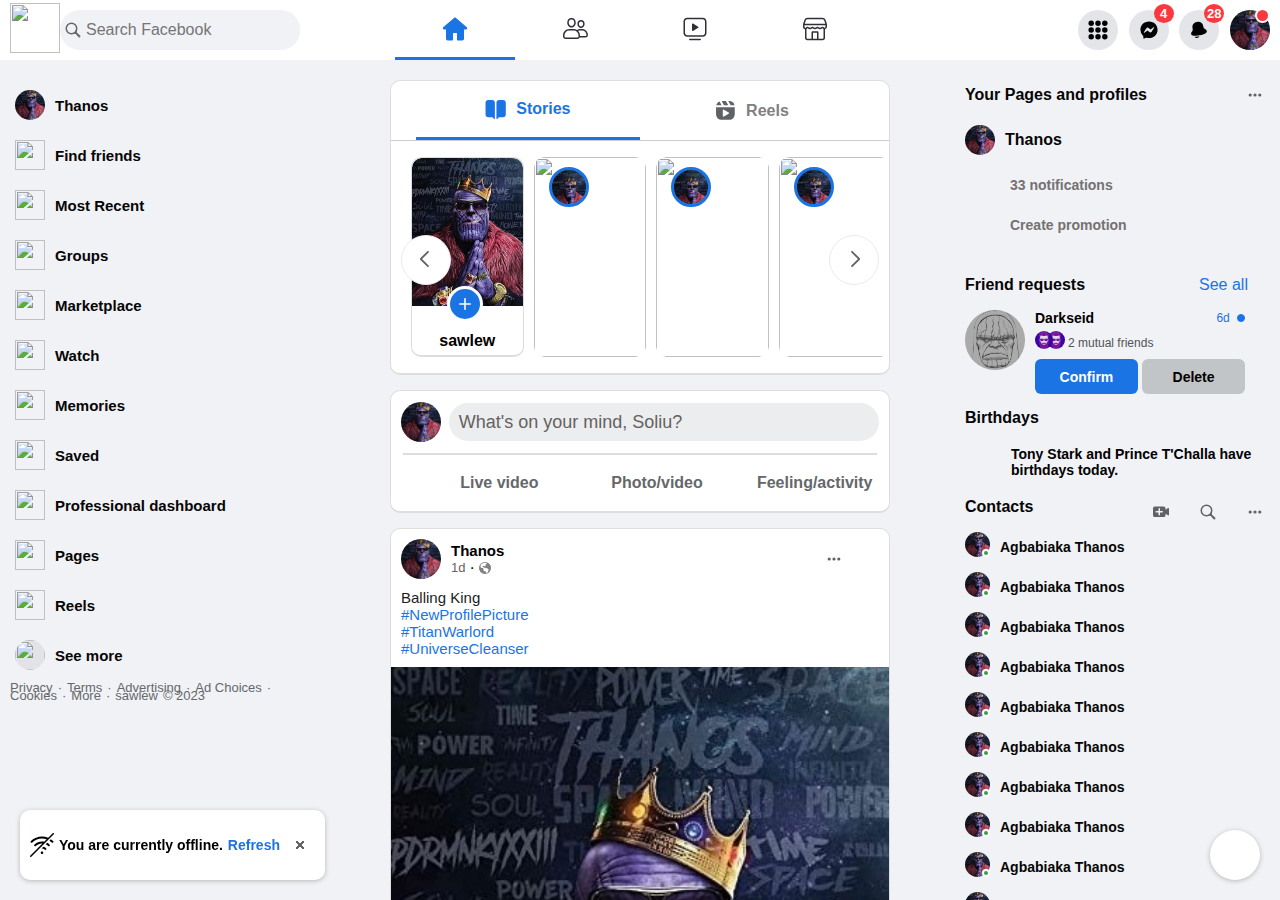
==== index.html @ 2dbd7f17 "more codes" ====
<!DOCTYPE html>
<html lang="en">

<head>
    <meta charset="UTF-8">
    <meta http-equiv="X-UA-Compatible" content="IE=edge">
    <meta name="viewport" content="width=device-width, initial-scale=1.0">
    <title>Facebook</title>
    <link rel="icon" href="img/fb.png">
    <link rel="stylesheet" href="style.css">
    <script src="index.js"></script>
</head>

<body>
    <header>
        <div id="headie">
            <div id="start">
                <div onclick="window.location.href='index.html';"><img src="img/fb.png" alt="" width="50" height="50"></div>
                <div id="search">
                    <label for="search"><svg fill="#65676B" viewBox="0 0 16 16" width="1em" height="1em" class="x1lliihq x1k90msu x2h7rmj x1qfuztq xcza8v6 xlup9mm x1kky2od"><g fill-rule="evenodd" transform="translate(-448 -544)"><g fill-rule="nonzero"><path d="M10.743 2.257a6 6 0 1 1-8.485 8.486 6 6 0 0 1 8.485-8.486zm-1.06 1.06a4.5 4.5 0 1 0-6.365 6.364 4.5 4.5 0 0 0 6.364-6.363z" transform="translate(448 544)"></path><path d="M10.39 8.75a2.94 2.94 0 0 0-.199.432c-.155.417-.23.849-.172 1.284.055.415.232.794.54 1.103a.75.75 0 0 0 1.112-1.004l-.051-.057a.39.39 0 0 1-.114-.24c-.021-.155.014-.356.09-.563.031-.081.06-.145.08-.182l.012-.022a.75.75 0 1 0-1.299-.752z" transform="translate(448 544)"></path><path d="M9.557 11.659c.038-.018.09-.04.15-.064.207-.077.408-.112.562-.092.08.01.143.034.198.077l.041.036a.75.75 0 0 0 1.06-1.06 1.881 1.881 0 0 0-1.103-.54c-.435-.058-.867.018-1.284.175-.189.07-.336.143-.433.2a.75.75 0 0 0 .624 1.356l.066-.027.12-.061z" transform="translate(448 544)"></path><path d="m13.463 15.142-.04-.044-3.574-4.192c-.599-.703.355-1.656 1.058-1.057l4.191 3.574.044.04c.058.059.122.137.182.24.249.425.249.96-.154 1.41l-.057.057c-.45.403-.986.403-1.411.154a1.182 1.182 0 0 1-.24-.182zm.617-.616.444-.444a.31.31 0 0 0-.063-.052c-.093-.055-.263-.055-.35.024l.208.232.207-.206.006.007-.22.257-.026-.024.033-.034.025.027-.257.22-.007-.007zm-.027-.415c-.078.088-.078.257-.023.35a.31.31 0 0 0 .051.063l.205-.204-.233-.209z" transform="translate(448 544)"></path></g></g></svg></label>
                    <input type="search" name="search" placeholder="Search Facebook" id="bar">
                </div>
            </div>

            <div id="mid">
                <div class="mid mid-start"><svg viewBox="0 0 28 28" fill="#1B74E4" height="28" width="28"><path d="M25.825 12.29C25.824 12.289 25.823 12.288 25.821 12.286L15.027 2.937C14.752 2.675 14.392 2.527 13.989 2.521 13.608 2.527 13.248 2.675 13.001 2.912L2.175 12.29C1.756 12.658 1.629 13.245 1.868 13.759 2.079 14.215 2.567 14.479 3.069 14.479L5 14.479 5 23.729C5 24.695 5.784 25.479 6.75 25.479L11 25.479C11.552 25.479 12 25.031 12 24.479L12 18.309C12 18.126 12.148 17.979 12.33 17.979L15.67 17.979C15.852 17.979 16 18.126 16 18.309L16 24.479C16 25.031 16.448 25.479 17 25.479L21.25 25.479C22.217 25.479 23 24.695 23 23.729L23 14.479 24.931 14.479C25.433 14.479 25.921 14.215 26.132 13.759 26.371 13.245 26.244 12.658 25.825 12.29"></path></svg></div>
                <div class="mid"><a href="" id="midHeader"><svg viewBox="0 0 28 28" class="midheader-icon" fill="currentColor" height="28" width="28"><path d="M10.5 4.5c-2.272 0-2.75 1.768-2.75 3.25C7.75 9.542 8.983 11 10.5 11s2.75-1.458 2.75-3.25c0-1.482-.478-3.25-2.75-3.25zm0 8c-2.344 0-4.25-2.131-4.25-4.75C6.25 4.776 7.839 3 10.5 3s4.25 1.776 4.25 4.75c0 2.619-1.906 4.75-4.25 4.75zm9.5-6c-1.41 0-2.125.841-2.125 2.5 0 1.378.953 2.5 2.125 2.5 1.172 0 2.125-1.122 2.125-2.5 0-1.659-.715-2.5-2.125-2.5zm0 6.5c-1.999 0-3.625-1.794-3.625-4 0-2.467 1.389-4 3.625-4 2.236 0 3.625 1.533 3.625 4 0 2.206-1.626 4-3.625 4zm4.622 8a.887.887 0 00.878-.894c0-2.54-2.043-4.606-4.555-4.606h-1.86c-.643 0-1.265.148-1.844.413a6.226 6.226 0 011.76 4.336V21h5.621zm-7.122.562v-1.313a4.755 4.755 0 00-4.749-4.749H8.25A4.755 4.755 0 003.5 20.249v1.313c0 .518.421.938.937.938h12.125c.517 0 .938-.42.938-.938zM20.945 14C24.285 14 27 16.739 27 20.106a2.388 2.388 0 01-2.378 2.394h-5.81a2.44 2.44 0 01-2.25 1.5H4.437A2.44 2.44 0 012 21.562v-1.313A6.256 6.256 0 018.25 14h4.501a6.2 6.2 0 013.218.902A5.932 5.932 0 0119.084 14h1.861z"></path></svg></a></div>
                <div class="mid"><a href="" id="midHeader"><svg viewBox="0 0 28 28" class="midheader-icon" fill="currentColor" height="28" width="28"><path d="M8.75 25.25C8.336 25.25 8 24.914 8 24.5 8 24.086 8.336 23.75 8.75 23.75L19.25 23.75C19.664 23.75 20 24.086 20 24.5 20 24.914 19.664 25.25 19.25 25.25L8.75 25.25ZM17.163 12.846 12.055 15.923C11.591 16.202 11 15.869 11 15.327L11 9.172C11 8.631 11.591 8.297 12.055 8.576L17.163 11.654C17.612 11.924 17.612 12.575 17.163 12.846ZM21.75 20.25C22.992 20.25 24 19.242 24 18L24 6.5C24 5.258 22.992 4.25 21.75 4.25L6.25 4.25C5.008 4.25 4 5.258 4 6.5L4 18C4 19.242 5.008 20.25 6.25 20.25L21.75 20.25ZM21.75 21.75 6.25 21.75C4.179 21.75 2.5 20.071 2.5 18L2.5 6.5C2.5 4.429 4.179 2.75 6.25 2.75L21.75 2.75C23.821 2.75 25.5 4.429 25.5 6.5L25.5 18C25.5 20.071 23.821 21.75 21.75 21.75Z"></path></svg></a></div>
                <div class="mid"><a href="" id="midHeader"><svg viewBox="0 0 28 28" class="midheader-icon" fill="currentColor" height="28" width="28"><path d="M17.5 23.75 21.75 23.75C22.164 23.75 22.5 23.414 22.5 23L22.5 14 22.531 14C22.364 13.917 22.206 13.815 22.061 13.694L21.66 13.359C21.567 13.283 21.433 13.283 21.34 13.36L21.176 13.497C20.591 13.983 19.855 14.25 19.095 14.25L18.869 14.25C18.114 14.25 17.382 13.987 16.8 13.506L16.616 13.354C16.523 13.278 16.39 13.278 16.298 13.354L16.113 13.507C15.53 13.987 14.798 14.25 14.044 14.25L13.907 14.25C13.162 14.25 12.439 13.994 11.861 13.525L11.645 13.35C11.552 13.275 11.419 13.276 11.328 13.352L11.155 13.497C10.57 13.984 9.834 14.25 9.074 14.25L8.896 14.25C8.143 14.25 7.414 13.989 6.832 13.511L6.638 13.351C6.545 13.275 6.413 13.275 6.32 13.351L5.849 13.739C5.726 13.84 5.592 13.928 5.452 14L5.5 14 5.5 23C5.5 23.414 5.836 23.75 6.25 23.75L10.5 23.75 10.5 17.5C10.5 16.81 11.06 16.25 11.75 16.25L16.25 16.25C16.94 16.25 17.5 16.81 17.5 17.5L17.5 23.75ZM3.673 8.75 24.327 8.75C24.3 8.66 24.271 8.571 24.238 8.483L23.087 5.355C22.823 4.688 22.178 4.25 21.461 4.25L6.54 4.25C5.822 4.25 5.177 4.688 4.919 5.338L3.762 8.483C3.729 8.571 3.7 8.66 3.673 8.75ZM24.5 10.25 3.5 10.25 3.5 12C3.5 12.414 3.836 12.75 4.25 12.75L4.421 12.75C4.595 12.75 4.763 12.69 4.897 12.58L5.368 12.193C6.013 11.662 6.945 11.662 7.59 12.193L7.784 12.352C8.097 12.609 8.49 12.75 8.896 12.75L9.074 12.75C9.483 12.75 9.88 12.607 10.194 12.345L10.368 12.2C11.01 11.665 11.941 11.659 12.589 12.185L12.805 12.359C13.117 12.612 13.506 12.75 13.907 12.75L14.044 12.75C14.45 12.75 14.844 12.608 15.158 12.35L15.343 12.197C15.989 11.663 16.924 11.663 17.571 12.197L17.755 12.35C18.068 12.608 18.462 12.75 18.869 12.75L19.095 12.75C19.504 12.75 19.901 12.606 20.216 12.344L20.38 12.208C21.028 11.666 21.972 11.666 22.62 12.207L23.022 12.542C23.183 12.676 23.387 12.75 23.598 12.75 24.097 12.75 24.5 12.347 24.5 11.85L24.5 10.25ZM24 14.217 24 23C24 24.243 22.993 25.25 21.75 25.25L6.25 25.25C5.007 25.25 4 24.243 4 23L4 14.236C2.875 14.112 2 13.158 2 12L2 9.951C2 9.272 2.12 8.6 2.354 7.964L3.518 4.802C4.01 3.563 5.207 2.75 6.54 2.75L21.461 2.75C22.793 2.75 23.99 3.563 24.488 4.819L25.646 7.964C25.88 8.6 26 9.272 26 9.951L26 11.85C26 13.039 25.135 14.026 24 14.217ZM16 23.75 16 17.75 12 17.75 12 23.75 16 23.75Z"></path></svg></a></div>
            </div>

            <div id="last">
                <div id="last-header"><svg viewBox="0 0 44 44" width="20" height="20"><circle cx="7" cy="7" r="6"></circle><circle cx="22" cy="7" r="6"></circle><circle cx="37" cy="7" r="6"></circle><circle cx="7" cy="22" r="6"></circle><circle cx="22" cy="22" r="6"></circle><circle cx="37" cy="22" r="6"></circle><circle cx="7" cy="37" r="6"></circle><circle cx="22" cy="37" r="6"></circle><circle cx="37" cy="37" r="6"></circle></svg></div>
                <div id="last-header"><div id="messenger-notification"><span>4</span></div><svg viewBox="0 0 28 28" alt="" class="" fill="currentColor" height="20" width="20"><path d="M14 2.042c6.76 0 12 4.952 12 11.64S20.76 25.322 14 25.322a13.091 13.091 0 0 1-3.474-.461.956 .956 0 0 0-.641.047L7.5 25.959a.961.961 0 0 1-1.348-.849l-.065-2.134a.957.957 0 0 0-.322-.684A11.389 11.389 0 0 1 2 13.682C2 6.994 7.24 2.042 14 2.042ZM6.794 17.086a.57.57 0 0 0 .827.758l3.786-2.874a.722.722 0 0 1 .868 0l2.8 2.1a1.8 1.8 0 0 0 2.6-.481l3.525-5.592a.57.57 0 0 0-.827-.758l-3.786 2.874a.722.722 0 0 1-.868 0l-2.8-2.1a1.8 1.8 0 0 0-2.6.481Z"></path></svg></div>
                <div id="last-header"><div id="messenger-notification"><span>28</span></div><svg viewBox="0 0 28 28" alt="" class="" fill="currentColor" height="20" width="20"><path d="M7.847 23.488C9.207 23.488 11.443 23.363 14.467 22.806 13.944 24.228 12.581 25.247 10.98 25.247 9.649 25.247 8.483 24.542 7.825 23.488L7.847 23.488ZM24.923 15.73C25.17 17.002 24.278 18.127 22.27 19.076 21.17 19.595 18.724 20.583 14.684 21.369 11.568 21.974 9.285 22.113 7.848 22.113 7.421 22.113 7.068 22.101 6.79 22.085 4.574 21.958 3.324 21.248 3.077 19.976 2.702 18.049 3.295 17.305 4.278 16.073L4.537 15.748C5.2 14.907 5.459 14.081 5.035 11.902 4.086 7.022 6.284 3.687 11.064 2.753 15.846 1.83 19.134 4.096 20.083 8.977 20.506 11.156 21.056 11.824 21.986 12.355L21.986 12.356 22.348 12.561C23.72 13.335 24.548 13.802 24.923 15.73Z"></path></svg></div>
                <div id="last-header"><div id="notification"></div><img src="img/avatar.jpg" alt="" width="40" height="40" id="icon-profile" style="object-fit: cover;"></div>
            </div>
        </div>
    </header>

    <main>
        <div class="section section1 scrollbar1">
            <div id="features">
                <div id="first">
                    <li>
                        <img src="img/avatar.jpg" alt="" width="30" height="30" style="border-radius: 100%; object-fit: cover;"><span>Thanos</span>
                    </li>
                    <li>
                        <img src="img/friends.png" alt="" width="30" height="30"><span>Find friends</span>
                    </li>
                    <li>
                        <img src="img/mostrecent.png" alt="" width="30" height="30"><span>Most Recent</span>
                    </li>
                    <li>
                        <img src="img/groups.png" alt="" width="30" height="30"><span>Groups</span>
                    </li>
                    <li>
                        <img src="img/marketplace.png" alt="" width="30" height="30"><span>Marketplace</span>
                    </li>
                    <li>
                        <img src="img/video.png" alt="" width="30" height="30"><span>Watch</span>
                    </li>
                    <li>
                        <img src="img/memories.png" alt="" width="30" height="30"><span>Memories</span>
                    </li>
                    <li>
                        <img src="img/save.png" alt="" width="30" height="30"><span>Saved</span>
                    </li>
                    <li>
                        <img src="img/prodash.png" alt="" width="30" height="30"><span>Professional dashboard</span>
                    </li>
                    <li>
                        <img src="img/pages.png" alt="" width="30" height="30"><span>Pages</span>
                    </li>
                    <li>
                        <img src="img/video.png" alt="" width="30" height="30"><span>Reels</span>
                    </li>
                    <li id="drop_down" onclick="seemore()">
                        <img src="img/dropdown.png" alt="" width="30" height="30" id="closeup"><span>See more</span>
                    </li>
                </div>
                <div id="more_list" style="display: none;">
                    <li>
                        <img src="img/adsmanager.png" alt="" width="30" height="30"><span>Ads Manager</span>
                    </li>
                    <li>
                        <img src="img/climate.png" alt="" width="30" height="30"><span>Climate Science Center</span>
                    </li>

                    <li>
                        <img src="img/crisis.png" alt="" width="30" height="30"><span>Crisis response</span>
                    </li>
                    <li>
                        <img src="img/events.png" alt="" width="30" height="30"><span>Events</span>
                    </li>
                    <li>
                        <img src="img/favorites.png" alt="" width="30" height="30"><span>Favorites</span>
                    </li>
                    <li>
                        <img src="img/fundraiser.png" alt="" width="30" height="30"><span>Fundraisers</span>
                    </li>

                    <li>
                        <img src="img/gamevideo.png" alt="" width="30" height="30"><span>Gaming Video</span>
                    </li>
                    <li>
                        <img src="img/live.png" alt="" width="30" height="30"><span>Live videos</span>
                    </li>
                    <li>
                        <img src="img/messeng.png" alt="" width="30" height="30"><span>Messenger</span>
                    </li>
                    <li>
                        <img src="img/messenkids.png" alt="" width="30" height="30"><span>Messenger Kids</span>
                    </li>

                    <li>
                        <img src="img/payment.png" alt="" width="30" height="30"><span>Orders and payments</span>
                    </li>
                    <li>
                        <img src="img/game.png" alt="" width="30" height="30"><span>Play Games</span>
                    </li>
                    <li>
                        <img src="img/recentadactivity.png" alt="" width="30" height="30"><span>Recent and activity</span>
                    </li>
                    <li onclick="seemore()">
                        <img src="img/closeup.png" alt="" width="30" height="30" id="closeup"><span>See less</span>
                    </li>
                </div>
            </div>
            <div id="section1-footer">
                <ul>
                    <li><a>Privacy</a><span> · </span></li>
                    <li><a>Terms</a><span> · </span></li>
                    <li><a>Advertising</a><span> · </span></li>
                    <li><a>Ad Choices<img src="img/copyright2.png" alt="" id="ads"></a><span> · </span></li>
                </ul>
                <ul>
                    <li><a>Cookies</a><span> · </span></li>
                    <li><a style="text-decoration: none;">More</a><span> · </span></li>
                    <li><a href="https://twitter.com/sawlew">sawlew</a><span> © 2023</span></li>
                </ul>
                
            </div>

        </div>

        <div class="section section2 scrollbar2">
            <div id="container1">
                <div class="top">
                    <div class="cover">
                        <div class="story">
                            <svg fill="#1B74E4" viewBox="0 0 20 20" width="1.3em" height="1.3em" class=""><g fill-rule="evenodd" transform="translate(-446 -350)"><path d="M457 368.832a.5.5 0 0 0 .883.323l1.12-1.332a.876.876 0 0 1 .679-.323h3.522a2.793 2.793 0 0 0 2.796-2.784v-10.931a2.793 2.793 0 0 0-2.796-2.785h-3.454a2.75 2.75 0 0 0-2.75 2.75v15.082zm-1.5 0a.5.5 0 0 1-.883.323l-1.12-1.332a.876.876 0 0 0-.679-.323h-3.522a2.793 2.793 0 0 1-2.796-2.784v-10.931a2.793 2.793 0 0 1 2.796-2.785h3.454a2.75 2.75 0 0 1 2.75 2.75v15.082z"></path></g></svg>
                            <span>Stories</span>
                        </div>
                    </div>
                    <div class="cover-reel">
                        <div class="reel">
                            <svg fill="#606266" viewBox="0 0 20 20" width="1.3em" height="1.3em" class=""><g fill-rule="evenodd" transform="translate(-446 -350)"><path d="M454.59 355h4.18l-2.4-4h-3.28c-.22 0-.423.008-.624.017L454.59 355zm6.514 0h3.695c-.226-1.031-.65-1.79-1.326-2.489-1.061-1.025-2.248-1.488-4.392-1.511h-.379l2.401 4zm-8.78 0-1.942-3.64c-.73.247-1.315.63-1.868 1.165-.668.69-1.09 1.445-1.315 2.475h5.125zm7.043 7.989a.711.711 0 0 1-.22.202l-4.573 2.671-.05.027a.713.713 0 0 1-1.024-.643v-5.343l.002-.056a.714.714 0 0 1 1.072-.56l4.572 2.67.054.036a.714.714 0 0 1 .167.996zm-12.366-5.99V363.083l.001.03v.112l.005.048h.001c.05 2.02.513 3.176 1.506 4.203 1.102 1.066 2.324 1.525 4.577 1.525h5.99c2.144-.023 3.331-.486 4.392-1.511 1.005-1.04 1.467-2.198 1.517-4.217h.003c.003-.1.005-.1.006-.204l.001-.156V357h-18z"></path></g></svg>
                            <span>Reels</span>
                        </div>
                    </div>
                </div>

                <div id="cards">
                    <div class="card1 card">
                        <img src="img/avatar.jpg" alt="" id="profilePic">
                        <div id="addStatus"><svg fill="white" viewBox="0 0 20 20" width="1em" height="1em" class=""><g fill-rule="evenodd" transform="translate(-446 -350)"><g fill-rule="nonzero"><path d="M95 201.5h13a1 1 0 1 0 0-2H95a1 1 0 1 0 0 2z" transform="translate(354.5 159.5)"></path><path d="M102.5 207v-13a1 1 0 1 0-2 0v13a1 1 0 1 0 2 0z" transform="translate(354.5 159.5)"></path></g></g></svg></div>
                        <div id="profileName"><span>sawlew</span></div>
                        <div class="overlay"></div>
                    </div>
                    <div class="card2 card othercards">
                        <img src="img/kungfuPanda.jpg" width="112" height="200" alt="" id="titleStatus">
                        <div class="profileIcon"></div>
                        <span class="profName">Agbabiaka OmoThanos</span>
                        <div class="overlay"></div>
                    </div>
                    <div class="card3 card othercards">
                        <img src="img/pandaandfamily.jpg" alt="" id="titleStatus">
                        <div class="profileIcon"></div>
                        <span class="profName">profile name</span>
                        <div class="overlay"></div>
                    </div>
                    <div class="card4 card othercards">
                        <img src="img/pandaandfriends.jpeg" alt="" id="titleStatus">
                        <div class="profileIcon"></div>
                        <span class="profName">profile name</span>
                        <div class="overlay"></div>
                    </div>
                    <div class="card5 card othercards">
                        <img src="img/kiss.jpg" alt="" id="titleStatus">
                        <div class="profileIcon"></div>
                        <span class="profName">profile name</span>
                        <div class="overlay"></div>
                    </div>
                    <div class="card6 card othercards">
                        <img src="img/kiss.jpg" alt="" id="titleStatus">
                        <div class="profileIcon"></div>
                        <span class="profName">profile name</span>
                        <div class="overlay"></div>
                    </div>
                    <div class="card7 card othercards">
                        <img src="img/kiss.jpg" alt="" id="titleStatus">
                        <div class="profileIcon"></div>
                        <span class="profName">profile name</span>
                        <div class="overlay"></div>
                    </div>
                    <div class="card8 card othercards">
                        <img src="img/kiss.jpg" alt="" id="titleStatus">
                        <div class="profileIcon"></div>
                        <span class="profName">profile name</span>
                        <div class="overlay"></div>
                    </div>
                </div>
                <button id="slideLeft" onclick="slideleft()" type="button"><svg fill="#606266" viewBox="0 0 20 20" width="1.8em" height="1.8em" class=""><path d="M12.2 4.53 6.727 10l5.47 5.47a.75.75 0 0 1-1.061 1.06l-6-6a.751.751 0 0 1 0-1.06l6-6A.75.75 0 1 1 12.2 4.53z"></path></svg></button>
                <button id="slideRight" onclick="slideright()" type="button"><svg fill="#606266" viewBox="0 0 20 20" width="1.8em" height="1.8em" class=""><path d="M7.8 4.53 13.273 10 7.8 15.47a.75.75 0 0 0 1.061 1.06l6-6a.751.751 0 0 0 0-1.06l-6-6A.75.75 0 0 0 7.8 4.53z"></path></svg></button>
            </div>
            <div id="container2">
                <div id="status">
                    <img src="img/avatar.jpg" alt="" id="mindPic" style="object-fit: cover;">
                    <div id="mind" onclick="warning()"><span>What's on your mind, Soliu?</span></div>
                </div>
                <hr>
                <div id="options">
                    <div class="opt" onclick="warning()">
                        <img src="img/livevideo.png" alt="" width="24">
                        <span>Live video</span>
                    </div>
                    <div class="opt" onclick="warning()">
                        <img src="img/photo.png" alt="" width="24">
                        <span>Photo/video</span>
                    </div>
                    <div class="opt" onclick="warning()">
                        <img src="img/feeling.png" alt="" width="24">
                        <span>Feeling/activity</span>
                    </div>
                </div>

            </div>
            <div id="container3">
                <div id="topDetails">
                    <div id="postDetails">
                        <img src="img/avatar.jpg" alt="" width="40" height="40" class="postprof" style="object-fit: cover;">
                        <div id="timestamp">
                            <p>Thanos</p>
                            <div id="datestamp">
                                <p>1d</p>
                                <span> · </span>
                                <svg fill="gray" viewBox="0 0 16 16" width="12" height="12" class="x1lliihq x1k90msu x2h7rmj x1qfuztq xcza8v6 x1kpxq89 xsmyaan" title="Shared with Public"><title>Shared with Public</title><g fill-rule="evenodd" transform="translate(-448 -544)"><g><path d="M109.5 408.5c0 3.23-2.04 5.983-4.903 7.036l.07-.036c1.167-1 1.814-2.967 2-3.834.214-1 .303-1.3-.5-1.96-.31-.253-.677-.196-1.04-.476-.246-.19-.356-.59-.606-.73-.594-.337-1.107.11-1.954.223a2.666 2.666 0 0 1-1.15-.123c-.007 0-.007 0-.013-.004l-.083-.03c-.164-.082-.077-.206.006-.36h-.006c.086-.17.086-.376-.05-.529-.19-.214-.54-.214-.804-.224-.106-.003-.21 0-.313.004l-.003-.004c-.04 0-.084.004-.124.004h-.037c-.323.007-.666-.034-.893-.314-.263-.353-.29-.733.097-1.09.28-.26.863-.8 1.807-.22.603.37 1.166.667 1.666.5.33-.11.48-.303.094-.87a1.128 1.128 0 0 1-.214-.73c.067-.776.687-.84 1.164-1.2.466-.356.68-.943.546-1.457-.106-.413-.51-.873-1.28-1.01a7.49 7.49 0 0 1 6.524 7.434" transform="translate(354 143.5)"></path><path d="M104.107 415.696A7.498 7.498 0 0 1 94.5 408.5a7.48 7.48 0 0 1 3.407-6.283 5.474 5.474 0 0 0-1.653 2.334c-.753 2.217-.217 4.075 2.29 4.075.833 0 1.4.561 1.333 2.375-.013.403.52 1.78 2.45 1.89.7.04 1.184 1.053 1.33 1.74.06.29.127.65.257.97a.174.174 0 0 0 .193.096" transform="translate(354 143.5)"></path><path fill-rule="nonzero" d="M110 408.5a8 8 0 1 1-16 0 8 8 0 0 1 16 0zm-1 0a7 7 0 1 0-14 0 7 7 0 0 0 14 0z" transform="translate(354 143.5)"></path></g></g></svg>
                                <!-- <svg stroke="currentColor" fill="currentColor" stroke-width="0" viewBox="0 0 496 512" size="12" color="gray" style="color:gray" height="12" width="12" xmlns="http://www.w3.org/2000/svg"> -->
                                    <!-- <path d="M248 8C111.03 8 0 119.03 0 256s111.03 248 248 248 248-111.03 248-248S384.97 8 248 8zm-11.34 240.23c-2.89 4.82-8.1 7.77-13.72 7.77h-.31c-4.24 0-8.31 1.69-11.31 4.69l-5.66 5.66c-3.12 3.12-3.12 8.19 0 11.31l5.66 5.66c3 3 4.69 7.07 4.69 11.31V304c0 8.84-7.16 16-16 16h-6.11c-6.06 0-11.6-3.42-14.31-8.85l-22.62-45.23c-2.44-4.88-8.95-5.94-12.81-2.08l-19.47 19.46c-3 3-7.07 4.69-11.31 4.69H50.81C49.12 277.55 48 266.92 48 256c0-110.28 89.72-200 200-200 21.51 0 42.2 3.51 61.63 9.82l-50.16 38.53c-5.11 3.41-4.63 11.06.86 13.81l10.83 5.41c5.42 2.71 8.84 8.25 8.84 14.31V216c0 4.42-3.58 8-8 8h-3.06c-3.03 0-5.8-1.71-7.15-4.42-1.56-3.12-5.96-3.29-7.76-.3l-17.37 28.95zM408 358.43c0 4.24-1.69 8.31-4.69 11.31l-9.57 9.57c-3 3-7.07 4.69-11.31 4.69h-15.16c-4.24 0-8.31-1.69-11.31-4.69l-13.01-13.01a26.767 26.767 0 0 0-25.42-7.04l-21.27 5.32c-1.27.32-2.57.48-3.88.48h-10.34c-4.24 0-8.31-1.69-11.31-4.69l-11.91-11.91a8.008 8.008 0 0 1-2.34-5.66v-10.2c0-3.27 1.99-6.21 5.03-7.43l39.34-15.74c1.98-.79 3.86-1.82 5.59-3.05l23.71-16.89a7.978 7.978 0 0 1 4.64-1.48h12.09c3.23 0 6.15 1.94 7.39 4.93l5.35 12.85a4 4 0 0 0 3.69 2.46h3.8c1.78 0 3.35-1.18 3.84-2.88l4.2-14.47c.5-1.71 2.06-2.88 3.84-2.88h6.06c2.21 0 4 1.79 4 4v12.93c0 2.12.84 4.16 2.34 5.66l11.91 11.91c3 3 4.69 7.07 4.69 11.31v24.6z"></path> -->
                                <!-- </svg> -->
                            </div>
                        </div>
                    </div>

                    <div id="top-postmenu">
                        <div id="three-dots"><svg fill="#606266" viewBox="0 0 20 20" width="1em" height="1em" class=""><g fill-rule="evenodd" transform="translate(-446 -350)"><path d="M458 360a2 2 0 1 1-4 0 2 2 0 0 1 4 0m6 0a2 2 0 1 1-4 0 2 2 0 0 1 4 0m-12 0a2 2 0 1 1-4 0 2 2 0 0 1 4 0"></path></g></svg></div>
                        <div id="cancel"><i data-visualcompletion="css-img" class="i-icon" style="background-image: url(&quot;https://static.xx.fbcdn.net/rsrc.php/v3/yw/r/ILkHTLoo7ON.png?_nc_eui2=AeHkKUtWfCVDdrROTiXuge1GAfQ6xAqv8j8B9DrECq_yP1EkQmU8t3VG8n187M32LFPZEjbSAdA_A9w6KBfGuzeZ&quot;); background-position: -21px -105px; background-size: auto; width: 20px; height: 20px; background-repeat: no-repeat; display: inline-block; color: #606266;"></i></div>
                    </div>
                    
                </div>
                <div id="post-text">
                    <p>Balling King <br>
                        <span class="hashtag">#NewProfilePicture</span><br>
                        <span class="hashtag">#TitanWarlord</span><br>
                        <span class="hashtag">#UniverseCleanser</span>
                    </p>
                </div>
                <!-- <div id="picPost"> -->
                <img src="img/avatar.jpg" alt="" width="100%" height="100%" style="cursor: pointer;">
                <!-- </div> -->
                
                <div id="reactions">
                    <div class="left">
                        <div id="likeandlove">
                            <img class="like" height="18"  width="18" role="presentation" src="data:image/svg+xml,%3csvg xmlns='http://www.w3.org/2000/svg' xmlns:xlink='http://www.w3.org/1999/xlink' viewBox='0 0 16 16'%3e%3cdefs%3e%3clinearGradient id='a' x1='50%25' x2='50%25' y1='0%25' y2='100%25'%3e%3cstop offset='0%25' stop-color='%2318AFFF'/%3e%3cstop offset='100%25' stop-color='%230062DF'/%3e%3c/linearGradient%3e%3cfilter id='c' width='118.8%25' height='118.8%25' x='-9.4%25' y='-9.4%25' filterUnits='objectBoundingBox'%3e%3cfeGaussianBlur in='SourceAlpha' result='shadowBlurInner1' stdDeviation='1'/%3e%3cfeOffset dy='-1' in='shadowBlurInner1' result='shadowOffsetInner1'/%3e%3cfeComposite in='shadowOffsetInner1' in2='SourceAlpha' k2='-1' k3='1' operator='arithmetic' result='shadowInnerInner1'/%3e%3cfeColorMatrix in='shadowInnerInner1' values='0 0 0 0 0 0 0 0 0 0.299356041 0 0 0 0 0.681187726 0 0 0 0.3495684 0'/%3e%3c/filter%3e%3cpath id='b' d='M8 0a8 8 0 00-8 8 8 8 0 1016 0 8 8 0 00-8-8z'/%3e%3c/defs%3e%3cg fill='none'%3e%3cuse fill='url(%23a)' xlink:href='%23b'/%3e%3cuse fill='black' filter='url(%23c)' xlink:href='%23b'/%3e%3cpath fill='white' d='M12.162 7.338c.176.123.338.245.338.674 0 .43-.229.604-.474.725a.73.73 0 01.089.546c-.077.344-.392.611-.672.69.121.194.159.385.015.62-.185.295-.346.407-1.058.407H7.5c-.988 0-1.5-.546-1.5-1V7.665c0-1.23 1.467-2.275 1.467-3.13L7.361 3.47c-.005-.065.008-.224.058-.27.08-.079.301-.2.635-.2.218 0 .363.041.534.123.581.277.732.978.732 1.542 0 .271-.414 1.083-.47 1.364 0 0 .867-.192 1.879-.199 1.061-.006 1.749.19 1.749.842 0 .261-.219.523-.316.666zM3.6 7h.8a.6.6 0 01.6.6v3.8a.6.6 0 01-.6.6h-.8a.6.6 0 01-.6-.6V7.6a.6.6 0 01.6-.6z'/%3e%3c/g%3e%3c/svg%3e">
                            
                            <img class="love" height="18" role="presentation" src="data:image/svg+xml,%3csvg xmlns='http://www.w3.org/2000/svg' xmlns:xlink='http://www.w3.org/1999/xlink' viewBox='0 0 16 16'%3e%3cdefs%3e%3clinearGradient id='a' x1='50%25' x2='50%25' y1='0%25' y2='100%25'%3e%3cstop offset='0%25' stop-color='%23FF6680'/%3e%3cstop offset='100%25' stop-color='%23E61739'/%3e%3c/linearGradient%3e%3cfilter id='c' width='118.8%25' height='118.8%25' x='-9.4%25' y='-9.4%25' filterUnits='objectBoundingBox'%3e%3cfeGaussianBlur in='SourceAlpha' result='shadowBlurInner1' stdDeviation='1'/%3e%3cfeOffset dy='-1' in='shadowBlurInner1' result='shadowOffsetInner1'/%3e%3cfeComposite in='shadowOffsetInner1' in2='SourceAlpha' k2='-1' k3='1' operator='arithmetic' result='shadowInnerInner1'/%3e%3cfeColorMatrix in='shadowInnerInner1' values='0 0 0 0 0.710144928 0 0 0 0 0 0 0 0 0 0.117780134 0 0 0 0.349786932 0'/%3e%3c/filter%3e%3cpath id='b' d='M8 0a8 8 0 100 16A8 8 0 008 0z'/%3e%3c/defs%3e%3cg fill='none'%3e%3cuse fill='url(%23a)' xlink:href='%23b'/%3e%3cuse fill='black' filter='url(%23c)' xlink:href='%23b'/%3e%3cpath fill='white' d='M10.473 4C8.275 4 8 5.824 8 5.824S7.726 4 5.528 4c-2.114 0-2.73 2.222-2.472 3.41C3.736 10.55 8 12.75 8 12.75s4.265-2.2 4.945-5.34c.257-1.188-.36-3.41-2.472-3.41'/%3e%3c/g%3e%3c/svg%3e" width="18">
                            
                        </div>
                        <span>120</span>
                    </div>
                    <div class="right">
                        <div class="comment">
                            <span>2.8K</span>
                            <i data-visualcompletion="css-img" class="react" style="background-image: url(&quot;https://static.xx.fbcdn.net/rsrc.php/v3/y_/r/paAaVQrmOIM.png?_nc_eui2=AeG9yniDRQNUikJDa8silCNJTY53Tx0Lq3dNjndPHQurd7w1w95jDRrOD0MpaUbYZ7j82RXIYwCAA5iWCGMspyb8&quot;); background-position: 0px -398px; background-size: auto; width: 16px; height: 16px; background-repeat: no-repeat; display: inline-block;"></i>
                        </div>
                        <div class="share">
                            <span>2.5K</span>
                            <i data-visualcompletion="css-img" class="react" style="background-image: url(&quot;https://static.xx.fbcdn.net/rsrc.php/v3/y_/r/paAaVQrmOIM.png?_nc_eui2=AeG9yniDRQNUikJDa8silCNJTY53Tx0Lq3dNjndPHQurd7w1w95jDRrOD0MpaUbYZ7j82RXIYwCAA5iWCGMspyb8&quot;); background-position: 0px -568px; background-size: auto; width: 16px; height: 16px; background-repeat: no-repeat; display: inline-block;"></i>
                        </div>
                    </div>
                </div>

                <div class="lower-option">
                    <div class="lower-opt">
                        <i data-visualcompletion="css-img" class="x1b0d499 x1d69dk1" style="background-image: url(&quot;https://static.xx.fbcdn.net/rsrc.php/v3/yO/r/sgayinNID0s.png?_nc_eui2=AeG6_t1m4aNNVIfn-I-mXP5_tFBAFHW59920UEAUdbn33a0X-plcd4VmouksI8rqIdyeT_5yUWMMei9nOAp1YL-n&quot;); background-position: 0px -201px; background-size: auto; width: 18px; height: 18px; background-repeat: no-repeat; display: inline-block;"></i>
                        <span>Like</span>
                    </div>
                    <div class="lower-opt">
                        <i data-visualcompletion="css-img" class="x1b0d499 x1d69dk1" style="background-image: url(&quot;https://static.xx.fbcdn.net/rsrc.php/v3/yO/r/sgayinNID0s.png?_nc_eui2=AeG6_t1m4aNNVIfn-I-mXP5_tFBAFHW59920UEAUdbn33a0X-plcd4VmouksI8rqIdyeT_5yUWMMei9nOAp1YL-n&quot;); background-position: 0px -163px; background-size: auto; width: 18px; height: 18px; background-repeat: no-repeat; display: inline-block;"></i>
                        <span>Comment</span>
                    </div>
                    <div class="lower-opt">
                        <i data-visualcompletion="css-img" class="x1b0d499 x1d69dk1" style="background-image: url(&quot;https://static.xx.fbcdn.net/rsrc.php/v3/yO/r/sgayinNID0s.png?_nc_eui2=AeG6_t1m4aNNVIfn-I-mXP5_tFBAFHW59920UEAUdbn33a0X-plcd4VmouksI8rqIdyeT_5yUWMMei9nOAp1YL-n&quot;); background-position: 0px -220px; background-size: auto; width: 18px; height: 18px; background-repeat: no-repeat; display: inline-block;"></i>
                        <span>Share</span>
                    </div>
                </div>

            </div>

            <div id="container3">
                <div id="topDetails">
                    <div id="postDetails">
                        <img src="img/avatar.jpg" alt="" width="40" height="40" class="postprof" style="object-fit: cover;">
                        <div id="timestamp">
                            <p>Thanos</p>
                            <div id="datestamp">
                                <p>1d</p>
                                <span> · </span>
                                <svg fill="gray" viewBox="0 0 16 16" width="12" height="12" class="x1lliihq x1k90msu x2h7rmj x1qfuztq xcza8v6 x1kpxq89 xsmyaan" title="Shared with Public"><title>Shared with Public</title><g fill-rule="evenodd" transform="translate(-448 -544)"><g><path d="M109.5 408.5c0 3.23-2.04 5.983-4.903 7.036l.07-.036c1.167-1 1.814-2.967 2-3.834.214-1 .303-1.3-.5-1.96-.31-.253-.677-.196-1.04-.476-.246-.19-.356-.59-.606-.73-.594-.337-1.107.11-1.954.223a2.666 2.666 0 0 1-1.15-.123c-.007 0-.007 0-.013-.004l-.083-.03c-.164-.082-.077-.206.006-.36h-.006c.086-.17.086-.376-.05-.529-.19-.214-.54-.214-.804-.224-.106-.003-.21 0-.313.004l-.003-.004c-.04 0-.084.004-.124.004h-.037c-.323.007-.666-.034-.893-.314-.263-.353-.29-.733.097-1.09.28-.26.863-.8 1.807-.22.603.37 1.166.667 1.666.5.33-.11.48-.303.094-.87a1.128 1.128 0 0 1-.214-.73c.067-.776.687-.84 1.164-1.2.466-.356.68-.943.546-1.457-.106-.413-.51-.873-1.28-1.01a7.49 7.49 0 0 1 6.524 7.434" transform="translate(354 143.5)"></path><path d="M104.107 415.696A7.498 7.498 0 0 1 94.5 408.5a7.48 7.48 0 0 1 3.407-6.283 5.474 5.474 0 0 0-1.653 2.334c-.753 2.217-.217 4.075 2.29 4.075.833 0 1.4.561 1.333 2.375-.013.403.52 1.78 2.45 1.89.7.04 1.184 1.053 1.33 1.74.06.29.127.65.257.97a.174.174 0 0 0 .193.096" transform="translate(354 143.5)"></path><path fill-rule="nonzero" d="M110 408.5a8 8 0 1 1-16 0 8 8 0 0 1 16 0zm-1 0a7 7 0 1 0-14 0 7 7 0 0 0 14 0z" transform="translate(354 143.5)"></path></g></g></svg>
                            </div>
                        </div>
                    </div>

                    <div id="top-postmenu">
                        <div id="three-dots"><svg fill="#606266" viewBox="0 0 20 20" width="1em" height="1em" class=""><g fill-rule="evenodd" transform="translate(-446 -350)"><path d="M458 360a2 2 0 1 1-4 0 2 2 0 0 1 4 0m6 0a2 2 0 1 1-4 0 2 2 0 0 1 4 0m-12 0a2 2 0 1 1-4 0 2 2 0 0 1 4 0"></path></g></svg></div>
                        <div id="cancel"><i data-visualcompletion="css-img" class="i-icon" style="background-image: url(&quot;https://static.xx.fbcdn.net/rsrc.php/v3/yw/r/ILkHTLoo7ON.png?_nc_eui2=AeHkKUtWfCVDdrROTiXuge1GAfQ6xAqv8j8B9DrECq_yP1EkQmU8t3VG8n187M32LFPZEjbSAdA_A9w6KBfGuzeZ&quot;); background-position: -21px -105px; background-size: auto; width: 20px; height: 20px; background-repeat: no-repeat; display: inline-block; color: #606266;"></i></div>
                    </div>
                    
                </div>
                <div id="post-text">
                    <p>Me and my little girl <br>I love you so much, little one <br>I always do</p>
                </div>
                <!-- <div id="picPost"> -->
                <img src="img/thanosGamora.jpg" alt="" width="100%" height="100%" style="cursor: pointer;">
                <!-- </div> -->
                
                <div id="reactions">
                    <div class="left">
                        <div id="likeandlove">
                            <img class="like" height="18"  width="18" role="presentation" src="data:image/svg+xml,%3csvg xmlns='http://www.w3.org/2000/svg' xmlns:xlink='http://www.w3.org/1999/xlink' viewBox='0 0 16 16'%3e%3cdefs%3e%3clinearGradient id='a' x1='50%25' x2='50%25' y1='0%25' y2='100%25'%3e%3cstop offset='0%25' stop-color='%2318AFFF'/%3e%3cstop offset='100%25' stop-color='%230062DF'/%3e%3c/linearGradient%3e%3cfilter id='c' width='118.8%25' height='118.8%25' x='-9.4%25' y='-9.4%25' filterUnits='objectBoundingBox'%3e%3cfeGaussianBlur in='SourceAlpha' result='shadowBlurInner1' stdDeviation='1'/%3e%3cfeOffset dy='-1' in='shadowBlurInner1' result='shadowOffsetInner1'/%3e%3cfeComposite in='shadowOffsetInner1' in2='SourceAlpha' k2='-1' k3='1' operator='arithmetic' result='shadowInnerInner1'/%3e%3cfeColorMatrix in='shadowInnerInner1' values='0 0 0 0 0 0 0 0 0 0.299356041 0 0 0 0 0.681187726 0 0 0 0.3495684 0'/%3e%3c/filter%3e%3cpath id='b' d='M8 0a8 8 0 00-8 8 8 8 0 1016 0 8 8 0 00-8-8z'/%3e%3c/defs%3e%3cg fill='none'%3e%3cuse fill='url(%23a)' xlink:href='%23b'/%3e%3cuse fill='black' filter='url(%23c)' xlink:href='%23b'/%3e%3cpath fill='white' d='M12.162 7.338c.176.123.338.245.338.674 0 .43-.229.604-.474.725a.73.73 0 01.089.546c-.077.344-.392.611-.672.69.121.194.159.385.015.62-.185.295-.346.407-1.058.407H7.5c-.988 0-1.5-.546-1.5-1V7.665c0-1.23 1.467-2.275 1.467-3.13L7.361 3.47c-.005-.065.008-.224.058-.27.08-.079.301-.2.635-.2.218 0 .363.041.534.123.581.277.732.978.732 1.542 0 .271-.414 1.083-.47 1.364 0 0 .867-.192 1.879-.199 1.061-.006 1.749.19 1.749.842 0 .261-.219.523-.316.666zM3.6 7h.8a.6.6 0 01.6.6v3.8a.6.6 0 01-.6.6h-.8a.6.6 0 01-.6-.6V7.6a.6.6 0 01.6-.6z'/%3e%3c/g%3e%3c/svg%3e">
                            
                            <img class="love" height="18" role="presentation" src="data:image/svg+xml,%3csvg xmlns='http://www.w3.org/2000/svg' xmlns:xlink='http://www.w3.org/1999/xlink' viewBox='0 0 16 16'%3e%3cdefs%3e%3clinearGradient id='a' x1='50%25' x2='50%25' y1='0%25' y2='100%25'%3e%3cstop offset='0%25' stop-color='%23FF6680'/%3e%3cstop offset='100%25' stop-color='%23E61739'/%3e%3c/linearGradient%3e%3cfilter id='c' width='118.8%25' height='118.8%25' x='-9.4%25' y='-9.4%25' filterUnits='objectBoundingBox'%3e%3cfeGaussianBlur in='SourceAlpha' result='shadowBlurInner1' stdDeviation='1'/%3e%3cfeOffset dy='-1' in='shadowBlurInner1' result='shadowOffsetInner1'/%3e%3cfeComposite in='shadowOffsetInner1' in2='SourceAlpha' k2='-1' k3='1' operator='arithmetic' result='shadowInnerInner1'/%3e%3cfeColorMatrix in='shadowInnerInner1' values='0 0 0 0 0.710144928 0 0 0 0 0 0 0 0 0 0.117780134 0 0 0 0.349786932 0'/%3e%3c/filter%3e%3cpath id='b' d='M8 0a8 8 0 100 16A8 8 0 008 0z'/%3e%3c/defs%3e%3cg fill='none'%3e%3cuse fill='url(%23a)' xlink:href='%23b'/%3e%3cuse fill='black' filter='url(%23c)' xlink:href='%23b'/%3e%3cpath fill='white' d='M10.473 4C8.275 4 8 5.824 8 5.824S7.726 4 5.528 4c-2.114 0-2.73 2.222-2.472 3.41C3.736 10.55 8 12.75 8 12.75s4.265-2.2 4.945-5.34c.257-1.188-.36-3.41-2.472-3.41'/%3e%3c/g%3e%3c/svg%3e" width="18">
                            
                        </div>
                        <span>120</span>
                    </div>
                    <div class="right">
                        <div class="comment">
                            <span>2.8K</span>
                            <i data-visualcompletion="css-img" class="react" style="background-image: url(&quot;https://static.xx.fbcdn.net/rsrc.php/v3/y_/r/paAaVQrmOIM.png?_nc_eui2=AeG9yniDRQNUikJDa8silCNJTY53Tx0Lq3dNjndPHQurd7w1w95jDRrOD0MpaUbYZ7j82RXIYwCAA5iWCGMspyb8&quot;); background-position: 0px -398px; background-size: auto; width: 16px; height: 16px; background-repeat: no-repeat; display: inline-block;"></i>
                        </div>
                        <div class="share">
                            <span>2.5K</span>
                            <i data-visualcompletion="css-img" class="react" style="background-image: url(&quot;https://static.xx.fbcdn.net/rsrc.php/v3/y_/r/paAaVQrmOIM.png?_nc_eui2=AeG9yniDRQNUikJDa8silCNJTY53Tx0Lq3dNjndPHQurd7w1w95jDRrOD0MpaUbYZ7j82RXIYwCAA5iWCGMspyb8&quot;); background-position: 0px -568px; background-size: auto; width: 16px; height: 16px; background-repeat: no-repeat; display: inline-block;"></i>
                        </div>
                    </div>
                </div>

                <div class="lower-option">
                    <div class="lower-opt">
                        <i data-visualcompletion="css-img" class="x1b0d499 x1d69dk1" style="background-image: url(&quot;https://static.xx.fbcdn.net/rsrc.php/v3/yO/r/sgayinNID0s.png?_nc_eui2=AeG6_t1m4aNNVIfn-I-mXP5_tFBAFHW59920UEAUdbn33a0X-plcd4VmouksI8rqIdyeT_5yUWMMei9nOAp1YL-n&quot;); background-position: 0px -201px; background-size: auto; width: 18px; height: 18px; background-repeat: no-repeat; display: inline-block;"></i>
                        <span>Like</span>
                    </div>
                    <div class="lower-opt">
                        <i data-visualcompletion="css-img" class="x1b0d499 x1d69dk1" style="background-image: url(&quot;https://static.xx.fbcdn.net/rsrc.php/v3/yO/r/sgayinNID0s.png?_nc_eui2=AeG6_t1m4aNNVIfn-I-mXP5_tFBAFHW59920UEAUdbn33a0X-plcd4VmouksI8rqIdyeT_5yUWMMei9nOAp1YL-n&quot;); background-position: 0px -163px; background-size: auto; width: 18px; height: 18px; background-repeat: no-repeat; display: inline-block;"></i>
                        <span>Comment</span>
                    </div>
                    <div class="lower-opt">
                        <i data-visualcompletion="css-img" class="x1b0d499 x1d69dk1" style="background-image: url(&quot;https://static.xx.fbcdn.net/rsrc.php/v3/yO/r/sgayinNID0s.png?_nc_eui2=AeG6_t1m4aNNVIfn-I-mXP5_tFBAFHW59920UEAUdbn33a0X-plcd4VmouksI8rqIdyeT_5yUWMMei9nOAp1YL-n&quot;); background-position: 0px -220px; background-size: auto; width: 18px; height: 18px; background-repeat: no-repeat; display: inline-block;"></i>
                        <span>Share</span>
                    </div>
                </div>
            </div>
            <div id="container3">
                <div id="topDetails">
                    <div id="postDetails">
                        <img src="img/avatar.jpg" alt="" width="40" height="40" class="postprof" style="object-fit: cover;">
                        <div id="timestamp">
                            <p>Thanos</p>
                            <div id="datestamp">
                                <p>1d</p>
                                <span> · </span>
                                <svg fill="gray" viewBox="0 0 16 16" width="12" height="12" class="x1lliihq x1k90msu x2h7rmj x1qfuztq xcza8v6 x1kpxq89 xsmyaan" title="Shared with Public"><title>Shared with Public</title><g fill-rule="evenodd" transform="translate(-448 -544)"><g><path d="M109.5 408.5c0 3.23-2.04 5.983-4.903 7.036l.07-.036c1.167-1 1.814-2.967 2-3.834.214-1 .303-1.3-.5-1.96-.31-.253-.677-.196-1.04-.476-.246-.19-.356-.59-.606-.73-.594-.337-1.107.11-1.954.223a2.666 2.666 0 0 1-1.15-.123c-.007 0-.007 0-.013-.004l-.083-.03c-.164-.082-.077-.206.006-.36h-.006c.086-.17.086-.376-.05-.529-.19-.214-.54-.214-.804-.224-.106-.003-.21 0-.313.004l-.003-.004c-.04 0-.084.004-.124.004h-.037c-.323.007-.666-.034-.893-.314-.263-.353-.29-.733.097-1.09.28-.26.863-.8 1.807-.22.603.37 1.166.667 1.666.5.33-.11.48-.303.094-.87a1.128 1.128 0 0 1-.214-.73c.067-.776.687-.84 1.164-1.2.466-.356.68-.943.546-1.457-.106-.413-.51-.873-1.28-1.01a7.49 7.49 0 0 1 6.524 7.434" transform="translate(354 143.5)"></path><path d="M104.107 415.696A7.498 7.498 0 0 1 94.5 408.5a7.48 7.48 0 0 1 3.407-6.283 5.474 5.474 0 0 0-1.653 2.334c-.753 2.217-.217 4.075 2.29 4.075.833 0 1.4.561 1.333 2.375-.013.403.52 1.78 2.45 1.89.7.04 1.184 1.053 1.33 1.74.06.29.127.65.257.97a.174.174 0 0 0 .193.096" transform="translate(354 143.5)"></path><path fill-rule="nonzero" d="M110 408.5a8 8 0 1 1-16 0 8 8 0 0 1 16 0zm-1 0a7 7 0 1 0-14 0 7 7 0 0 0 14 0z" transform="translate(354 143.5)"></path></g></g></svg>
                            </div>
                        </div>
                    </div>

                    <div id="top-postmenu">
                        <div id="three-dots"><svg fill="#606266" viewBox="0 0 20 20" width="1em" height="1em" class=""><g fill-rule="evenodd" transform="translate(-446 -350)"><path d="M458 360a2 2 0 1 1-4 0 2 2 0 0 1 4 0m6 0a2 2 0 1 1-4 0 2 2 0 0 1 4 0m-12 0a2 2 0 1 1-4 0 2 2 0 0 1 4 0"></path></g></svg></div>
                        <div id="cancel"><i data-visualcompletion="css-img" class="i-icon" style="background-image: url(&quot;https://static.xx.fbcdn.net/rsrc.php/v3/yw/r/ILkHTLoo7ON.png?_nc_eui2=AeHkKUtWfCVDdrROTiXuge1GAfQ6xAqv8j8B9DrECq_yP1EkQmU8t3VG8n187M32LFPZEjbSAdA_A9w6KBfGuzeZ&quot;); background-position: -21px -105px; background-size: auto; width: 20px; height: 20px; background-repeat: no-repeat; display: inline-block; color: #606266;"></i></div>
                    </div>
                    
                </div>
                <div id="post-text">
                    <p>Me and my little girl <br>I love you so much, little one <br>I always do</p>
                </div>
                <!-- <div id="picPost"> -->
                <img src="img/thanosGamora.jpg" alt="" width="100%" height="100%" style="cursor: pointer;">
                <!-- </div> -->
                
                <div id="reactions">
                    <div class="left">
                        <div id="likeandlove">
                            <img class="like" height="18"  width="18" role="presentation" src="data:image/svg+xml,%3csvg xmlns='http://www.w3.org/2000/svg' xmlns:xlink='http://www.w3.org/1999/xlink' viewBox='0 0 16 16'%3e%3cdefs%3e%3clinearGradient id='a' x1='50%25' x2='50%25' y1='0%25' y2='100%25'%3e%3cstop offset='0%25' stop-color='%2318AFFF'/%3e%3cstop offset='100%25' stop-color='%230062DF'/%3e%3c/linearGradient%3e%3cfilter id='c' width='118.8%25' height='118.8%25' x='-9.4%25' y='-9.4%25' filterUnits='objectBoundingBox'%3e%3cfeGaussianBlur in='SourceAlpha' result='shadowBlurInner1' stdDeviation='1'/%3e%3cfeOffset dy='-1' in='shadowBlurInner1' result='shadowOffsetInner1'/%3e%3cfeComposite in='shadowOffsetInner1' in2='SourceAlpha' k2='-1' k3='1' operator='arithmetic' result='shadowInnerInner1'/%3e%3cfeColorMatrix in='shadowInnerInner1' values='0 0 0 0 0 0 0 0 0 0.299356041 0 0 0 0 0.681187726 0 0 0 0.3495684 0'/%3e%3c/filter%3e%3cpath id='b' d='M8 0a8 8 0 00-8 8 8 8 0 1016 0 8 8 0 00-8-8z'/%3e%3c/defs%3e%3cg fill='none'%3e%3cuse fill='url(%23a)' xlink:href='%23b'/%3e%3cuse fill='black' filter='url(%23c)' xlink:href='%23b'/%3e%3cpath fill='white' d='M12.162 7.338c.176.123.338.245.338.674 0 .43-.229.604-.474.725a.73.73 0 01.089.546c-.077.344-.392.611-.672.69.121.194.159.385.015.62-.185.295-.346.407-1.058.407H7.5c-.988 0-1.5-.546-1.5-1V7.665c0-1.23 1.467-2.275 1.467-3.13L7.361 3.47c-.005-.065.008-.224.058-.27.08-.079.301-.2.635-.2.218 0 .363.041.534.123.581.277.732.978.732 1.542 0 .271-.414 1.083-.47 1.364 0 0 .867-.192 1.879-.199 1.061-.006 1.749.19 1.749.842 0 .261-.219.523-.316.666zM3.6 7h.8a.6.6 0 01.6.6v3.8a.6.6 0 01-.6.6h-.8a.6.6 0 01-.6-.6V7.6a.6.6 0 01.6-.6z'/%3e%3c/g%3e%3c/svg%3e">
                            
                            <img class="love" height="18" role="presentation" src="data:image/svg+xml,%3csvg xmlns='http://www.w3.org/2000/svg' xmlns:xlink='http://www.w3.org/1999/xlink' viewBox='0 0 16 16'%3e%3cdefs%3e%3clinearGradient id='a' x1='50%25' x2='50%25' y1='0%25' y2='100%25'%3e%3cstop offset='0%25' stop-color='%23FF6680'/%3e%3cstop offset='100%25' stop-color='%23E61739'/%3e%3c/linearGradient%3e%3cfilter id='c' width='118.8%25' height='118.8%25' x='-9.4%25' y='-9.4%25' filterUnits='objectBoundingBox'%3e%3cfeGaussianBlur in='SourceAlpha' result='shadowBlurInner1' stdDeviation='1'/%3e%3cfeOffset dy='-1' in='shadowBlurInner1' result='shadowOffsetInner1'/%3e%3cfeComposite in='shadowOffsetInner1' in2='SourceAlpha' k2='-1' k3='1' operator='arithmetic' result='shadowInnerInner1'/%3e%3cfeColorMatrix in='shadowInnerInner1' values='0 0 0 0 0.710144928 0 0 0 0 0 0 0 0 0 0.117780134 0 0 0 0.349786932 0'/%3e%3c/filter%3e%3cpath id='b' d='M8 0a8 8 0 100 16A8 8 0 008 0z'/%3e%3c/defs%3e%3cg fill='none'%3e%3cuse fill='url(%23a)' xlink:href='%23b'/%3e%3cuse fill='black' filter='url(%23c)' xlink:href='%23b'/%3e%3cpath fill='white' d='M10.473 4C8.275 4 8 5.824 8 5.824S7.726 4 5.528 4c-2.114 0-2.73 2.222-2.472 3.41C3.736 10.55 8 12.75 8 12.75s4.265-2.2 4.945-5.34c.257-1.188-.36-3.41-2.472-3.41'/%3e%3c/g%3e%3c/svg%3e" width="18">
                            
                        </div>
                        <span>120</span>
                    </div>
                    <div class="right">
                        <div class="comment">
                            <span>2.8K</span>
                            <i data-visualcompletion="css-img" class="react" style="background-image: url(&quot;https://static.xx.fbcdn.net/rsrc.php/v3/y_/r/paAaVQrmOIM.png?_nc_eui2=AeG9yniDRQNUikJDa8silCNJTY53Tx0Lq3dNjndPHQurd7w1w95jDRrOD0MpaUbYZ7j82RXIYwCAA5iWCGMspyb8&quot;); background-position: 0px -398px; background-size: auto; width: 16px; height: 16px; background-repeat: no-repeat; display: inline-block;"></i>
                        </div>
                        <div class="share">
                            <span>2.5K</span>
                            <i data-visualcompletion="css-img" class="react" style="background-image: url(&quot;https://static.xx.fbcdn.net/rsrc.php/v3/y_/r/paAaVQrmOIM.png?_nc_eui2=AeG9yniDRQNUikJDa8silCNJTY53Tx0Lq3dNjndPHQurd7w1w95jDRrOD0MpaUbYZ7j82RXIYwCAA5iWCGMspyb8&quot;); background-position: 0px -568px; background-size: auto; width: 16px; height: 16px; background-repeat: no-repeat; display: inline-block;"></i>
                        </div>
                    </div>
                </div>

                <div class="lower-option">
                    <div class="lower-opt">
                        <i data-visualcompletion="css-img" class="x1b0d499 x1d69dk1" style="background-image: url(&quot;https://static.xx.fbcdn.net/rsrc.php/v3/yO/r/sgayinNID0s.png?_nc_eui2=AeG6_t1m4aNNVIfn-I-mXP5_tFBAFHW59920UEAUdbn33a0X-plcd4VmouksI8rqIdyeT_5yUWMMei9nOAp1YL-n&quot;); background-position: 0px -201px; background-size: auto; width: 18px; height: 18px; background-repeat: no-repeat; display: inline-block;"></i>
                        <span>Like</span>
                    </div>
                    <div class="lower-opt">
                        <i data-visualcompletion="css-img" class="x1b0d499 x1d69dk1" style="background-image: url(&quot;https://static.xx.fbcdn.net/rsrc.php/v3/yO/r/sgayinNID0s.png?_nc_eui2=AeG6_t1m4aNNVIfn-I-mXP5_tFBAFHW59920UEAUdbn33a0X-plcd4VmouksI8rqIdyeT_5yUWMMei9nOAp1YL-n&quot;); background-position: 0px -163px; background-size: auto; width: 18px; height: 18px; background-repeat: no-repeat; display: inline-block;"></i>
                        <span>Comment</span>
                    </div>
                    <div class="lower-opt">
                        <i data-visualcompletion="css-img" class="x1b0d499 x1d69dk1" style="background-image: url(&quot;https://static.xx.fbcdn.net/rsrc.php/v3/yO/r/sgayinNID0s.png?_nc_eui2=AeG6_t1m4aNNVIfn-I-mXP5_tFBAFHW59920UEAUdbn33a0X-plcd4VmouksI8rqIdyeT_5yUWMMei9nOAp1YL-n&quot;); background-position: 0px -220px; background-size: auto; width: 18px; height: 18px; background-repeat: no-repeat; display: inline-block;"></i>
                        <span>Share</span>
                    </div>
                </div>

            </div>
            <div id="container3">
                <div id="topDetails">
                    <div id="postDetails">
                        <img src="img/avatar.jpg" alt="" width="40" height="40" class="postprof" style="object-fit: cover;">
                        <div id="timestamp">
                            <p>Thanos</p>
                            <div id="datestamp">
                                <p>1d</p>
                                <span> · </span>
                                <svg fill="gray" viewBox="0 0 16 16" width="12" height="12" class="x1lliihq x1k90msu x2h7rmj x1qfuztq xcza8v6 x1kpxq89 xsmyaan" title="Shared with Public"><title>Shared with Public</title><g fill-rule="evenodd" transform="translate(-448 -544)"><g><path d="M109.5 408.5c0 3.23-2.04 5.983-4.903 7.036l.07-.036c1.167-1 1.814-2.967 2-3.834.214-1 .303-1.3-.5-1.96-.31-.253-.677-.196-1.04-.476-.246-.19-.356-.59-.606-.73-.594-.337-1.107.11-1.954.223a2.666 2.666 0 0 1-1.15-.123c-.007 0-.007 0-.013-.004l-.083-.03c-.164-.082-.077-.206.006-.36h-.006c.086-.17.086-.376-.05-.529-.19-.214-.54-.214-.804-.224-.106-.003-.21 0-.313.004l-.003-.004c-.04 0-.084.004-.124.004h-.037c-.323.007-.666-.034-.893-.314-.263-.353-.29-.733.097-1.09.28-.26.863-.8 1.807-.22.603.37 1.166.667 1.666.5.33-.11.48-.303.094-.87a1.128 1.128 0 0 1-.214-.73c.067-.776.687-.84 1.164-1.2.466-.356.68-.943.546-1.457-.106-.413-.51-.873-1.28-1.01a7.49 7.49 0 0 1 6.524 7.434" transform="translate(354 143.5)"></path><path d="M104.107 415.696A7.498 7.498 0 0 1 94.5 408.5a7.48 7.48 0 0 1 3.407-6.283 5.474 5.474 0 0 0-1.653 2.334c-.753 2.217-.217 4.075 2.29 4.075.833 0 1.4.561 1.333 2.375-.013.403.52 1.78 2.45 1.89.7.04 1.184 1.053 1.33 1.74.06.29.127.65.257.97a.174.174 0 0 0 .193.096" transform="translate(354 143.5)"></path><path fill-rule="nonzero" d="M110 408.5a8 8 0 1 1-16 0 8 8 0 0 1 16 0zm-1 0a7 7 0 1 0-14 0 7 7 0 0 0 14 0z" transform="translate(354 143.5)"></path></g></g></svg>
                            </div>
                        </div>
                    </div>

                    <div id="top-postmenu">
                        <div id="three-dots"><svg fill="#606266" viewBox="0 0 20 20" width="1em" height="1em" class=""><g fill-rule="evenodd" transform="translate(-446 -350)"><path d="M458 360a2 2 0 1 1-4 0 2 2 0 0 1 4 0m6 0a2 2 0 1 1-4 0 2 2 0 0 1 4 0m-12 0a2 2 0 1 1-4 0 2 2 0 0 1 4 0"></path></g></svg></div>
                        <div id="cancel"><i data-visualcompletion="css-img" class="i-icon" style="background-image: url(&quot;https://static.xx.fbcdn.net/rsrc.php/v3/yw/r/ILkHTLoo7ON.png?_nc_eui2=AeHkKUtWfCVDdrROTiXuge1GAfQ6xAqv8j8B9DrECq_yP1EkQmU8t3VG8n187M32LFPZEjbSAdA_A9w6KBfGuzeZ&quot;); background-position: -21px -105px; background-size: auto; width: 20px; height: 20px; background-repeat: no-repeat; display: inline-block; color: #606266;"></i></div>
                    </div>
                    
                </div>
                <div id="post-text">
                    <p>Me and my little girl <br>I love you so much, little one <br>I always do</p>
                </div>
                <!-- <div id="picPost"> -->
                <img src="img/thanosGamora.jpg" alt="" width="100%" height="100%" style="cursor: pointer;">
                <!-- </div> -->
                
                <div id="reactions">
                    <div class="left">
                        <div id="likeandlove">
                            <img class="like" height="18"  width="18" role="presentation" src="data:image/svg+xml,%3csvg xmlns='http://www.w3.org/2000/svg' xmlns:xlink='http://www.w3.org/1999/xlink' viewBox='0 0 16 16'%3e%3cdefs%3e%3clinearGradient id='a' x1='50%25' x2='50%25' y1='0%25' y2='100%25'%3e%3cstop offset='0%25' stop-color='%2318AFFF'/%3e%3cstop offset='100%25' stop-color='%230062DF'/%3e%3c/linearGradient%3e%3cfilter id='c' width='118.8%25' height='118.8%25' x='-9.4%25' y='-9.4%25' filterUnits='objectBoundingBox'%3e%3cfeGaussianBlur in='SourceAlpha' result='shadowBlurInner1' stdDeviation='1'/%3e%3cfeOffset dy='-1' in='shadowBlurInner1' result='shadowOffsetInner1'/%3e%3cfeComposite in='shadowOffsetInner1' in2='SourceAlpha' k2='-1' k3='1' operator='arithmetic' result='shadowInnerInner1'/%3e%3cfeColorMatrix in='shadowInnerInner1' values='0 0 0 0 0 0 0 0 0 0.299356041 0 0 0 0 0.681187726 0 0 0 0.3495684 0'/%3e%3c/filter%3e%3cpath id='b' d='M8 0a8 8 0 00-8 8 8 8 0 1016 0 8 8 0 00-8-8z'/%3e%3c/defs%3e%3cg fill='none'%3e%3cuse fill='url(%23a)' xlink:href='%23b'/%3e%3cuse fill='black' filter='url(%23c)' xlink:href='%23b'/%3e%3cpath fill='white' d='M12.162 7.338c.176.123.338.245.338.674 0 .43-.229.604-.474.725a.73.73 0 01.089.546c-.077.344-.392.611-.672.69.121.194.159.385.015.62-.185.295-.346.407-1.058.407H7.5c-.988 0-1.5-.546-1.5-1V7.665c0-1.23 1.467-2.275 1.467-3.13L7.361 3.47c-.005-.065.008-.224.058-.27.08-.079.301-.2.635-.2.218 0 .363.041.534.123.581.277.732.978.732 1.542 0 .271-.414 1.083-.47 1.364 0 0 .867-.192 1.879-.199 1.061-.006 1.749.19 1.749.842 0 .261-.219.523-.316.666zM3.6 7h.8a.6.6 0 01.6.6v3.8a.6.6 0 01-.6.6h-.8a.6.6 0 01-.6-.6V7.6a.6.6 0 01.6-.6z'/%3e%3c/g%3e%3c/svg%3e">
                            
                            <img class="love" height="18" role="presentation" src="data:image/svg+xml,%3csvg xmlns='http://www.w3.org/2000/svg' xmlns:xlink='http://www.w3.org/1999/xlink' viewBox='0 0 16 16'%3e%3cdefs%3e%3clinearGradient id='a' x1='50%25' x2='50%25' y1='0%25' y2='100%25'%3e%3cstop offset='0%25' stop-color='%23FF6680'/%3e%3cstop offset='100%25' stop-color='%23E61739'/%3e%3c/linearGradient%3e%3cfilter id='c' width='118.8%25' height='118.8%25' x='-9.4%25' y='-9.4%25' filterUnits='objectBoundingBox'%3e%3cfeGaussianBlur in='SourceAlpha' result='shadowBlurInner1' stdDeviation='1'/%3e%3cfeOffset dy='-1' in='shadowBlurInner1' result='shadowOffsetInner1'/%3e%3cfeComposite in='shadowOffsetInner1' in2='SourceAlpha' k2='-1' k3='1' operator='arithmetic' result='shadowInnerInner1'/%3e%3cfeColorMatrix in='shadowInnerInner1' values='0 0 0 0 0.710144928 0 0 0 0 0 0 0 0 0 0.117780134 0 0 0 0.349786932 0'/%3e%3c/filter%3e%3cpath id='b' d='M8 0a8 8 0 100 16A8 8 0 008 0z'/%3e%3c/defs%3e%3cg fill='none'%3e%3cuse fill='url(%23a)' xlink:href='%23b'/%3e%3cuse fill='black' filter='url(%23c)' xlink:href='%23b'/%3e%3cpath fill='white' d='M10.473 4C8.275 4 8 5.824 8 5.824S7.726 4 5.528 4c-2.114 0-2.73 2.222-2.472 3.41C3.736 10.55 8 12.75 8 12.75s4.265-2.2 4.945-5.34c.257-1.188-.36-3.41-2.472-3.41'/%3e%3c/g%3e%3c/svg%3e" width="18">
                            
                        </div>
                        <span>120</span>
                    </div>
                    <div class="right">
                        <div class="comment">
                            <span>2.8K</span>
                            <i data-visualcompletion="css-img" class="react" style="background-image: url(&quot;https://static.xx.fbcdn.net/rsrc.php/v3/y_/r/paAaVQrmOIM.png?_nc_eui2=AeG9yniDRQNUikJDa8silCNJTY53Tx0Lq3dNjndPHQurd7w1w95jDRrOD0MpaUbYZ7j82RXIYwCAA5iWCGMspyb8&quot;); background-position: 0px -398px; background-size: auto; width: 16px; height: 16px; background-repeat: no-repeat; display: inline-block;"></i>
                        </div>
                        <div class="share">
                            <span>2.5K</span>
                            <i data-visualcompletion="css-img" class="react" style="background-image: url(&quot;https://static.xx.fbcdn.net/rsrc.php/v3/y_/r/paAaVQrmOIM.png?_nc_eui2=AeG9yniDRQNUikJDa8silCNJTY53Tx0Lq3dNjndPHQurd7w1w95jDRrOD0MpaUbYZ7j82RXIYwCAA5iWCGMspyb8&quot;); background-position: 0px -568px; background-size: auto; width: 16px; height: 16px; background-repeat: no-repeat; display: inline-block;"></i>
                        </div>
                    </div>
                </div>

                <div class="lower-option">
                    <div class="lower-opt">
                        <i data-visualcompletion="css-img" class="x1b0d499 x1d69dk1" style="background-image: url(&quot;https://static.xx.fbcdn.net/rsrc.php/v3/yO/r/sgayinNID0s.png?_nc_eui2=AeG6_t1m4aNNVIfn-I-mXP5_tFBAFHW59920UEAUdbn33a0X-plcd4VmouksI8rqIdyeT_5yUWMMei9nOAp1YL-n&quot;); background-position: 0px -201px; background-size: auto; width: 18px; height: 18px; background-repeat: no-repeat; display: inline-block;"></i>
                        <span>Like</span>
                    </div>
                    <div class="lower-opt">
                        <i data-visualcompletion="css-img" class="x1b0d499 x1d69dk1" style="background-image: url(&quot;https://static.xx.fbcdn.net/rsrc.php/v3/yO/r/sgayinNID0s.png?_nc_eui2=AeG6_t1m4aNNVIfn-I-mXP5_tFBAFHW59920UEAUdbn33a0X-plcd4VmouksI8rqIdyeT_5yUWMMei9nOAp1YL-n&quot;); background-position: 0px -163px; background-size: auto; width: 18px; height: 18px; background-repeat: no-repeat; display: inline-block;"></i>
                        <span>Comment</span>
                    </div>
                    <div class="lower-opt">
                        <i data-visualcompletion="css-img" class="x1b0d499 x1d69dk1" style="background-image: url(&quot;https://static.xx.fbcdn.net/rsrc.php/v3/yO/r/sgayinNID0s.png?_nc_eui2=AeG6_t1m4aNNVIfn-I-mXP5_tFBAFHW59920UEAUdbn33a0X-plcd4VmouksI8rqIdyeT_5yUWMMei9nOAp1YL-n&quot;); background-position: 0px -220px; background-size: auto; width: 18px; height: 18px; background-repeat: no-repeat; display: inline-block;"></i>
                        <span>Share</span>
                    </div>
                </div>

            </div>
            <div id="container3">
                <div id="topDetails">
                    <div id="postDetails">
                        <img src="img/avatar.jpg" alt="" width="40" height="40" class="postprof" style="object-fit: cover;">
                        <div id="timestamp">
                            <p>Thanos</p>
                            <div id="datestamp">
                                <p>1d</p>
                                <span> · </span>
                                <svg fill="gray" viewBox="0 0 16 16" width="12" height="12" class="x1lliihq x1k90msu x2h7rmj x1qfuztq xcza8v6 x1kpxq89 xsmyaan" title="Shared with Public"><title>Shared with Public</title><g fill-rule="evenodd" transform="translate(-448 -544)"><g><path d="M109.5 408.5c0 3.23-2.04 5.983-4.903 7.036l.07-.036c1.167-1 1.814-2.967 2-3.834.214-1 .303-1.3-.5-1.96-.31-.253-.677-.196-1.04-.476-.246-.19-.356-.59-.606-.73-.594-.337-1.107.11-1.954.223a2.666 2.666 0 0 1-1.15-.123c-.007 0-.007 0-.013-.004l-.083-.03c-.164-.082-.077-.206.006-.36h-.006c.086-.17.086-.376-.05-.529-.19-.214-.54-.214-.804-.224-.106-.003-.21 0-.313.004l-.003-.004c-.04 0-.084.004-.124.004h-.037c-.323.007-.666-.034-.893-.314-.263-.353-.29-.733.097-1.09.28-.26.863-.8 1.807-.22.603.37 1.166.667 1.666.5.33-.11.48-.303.094-.87a1.128 1.128 0 0 1-.214-.73c.067-.776.687-.84 1.164-1.2.466-.356.68-.943.546-1.457-.106-.413-.51-.873-1.28-1.01a7.49 7.49 0 0 1 6.524 7.434" transform="translate(354 143.5)"></path><path d="M104.107 415.696A7.498 7.498 0 0 1 94.5 408.5a7.48 7.48 0 0 1 3.407-6.283 5.474 5.474 0 0 0-1.653 2.334c-.753 2.217-.217 4.075 2.29 4.075.833 0 1.4.561 1.333 2.375-.013.403.52 1.78 2.45 1.89.7.04 1.184 1.053 1.33 1.74.06.29.127.65.257.97a.174.174 0 0 0 .193.096" transform="translate(354 143.5)"></path><path fill-rule="nonzero" d="M110 408.5a8 8 0 1 1-16 0 8 8 0 0 1 16 0zm-1 0a7 7 0 1 0-14 0 7 7 0 0 0 14 0z" transform="translate(354 143.5)"></path></g></g></svg>
                            </div>
                        </div>
                    </div>

                    <div id="top-postmenu">
                        <div id="three-dots"><svg fill="#606266" viewBox="0 0 20 20" width="1em" height="1em" class=""><g fill-rule="evenodd" transform="translate(-446 -350)"><path d="M458 360a2 2 0 1 1-4 0 2 2 0 0 1 4 0m6 0a2 2 0 1 1-4 0 2 2 0 0 1 4 0m-12 0a2 2 0 1 1-4 0 2 2 0 0 1 4 0"></path></g></svg></div>
                        <div id="cancel"><i data-visualcompletion="css-img" class="i-icon" style="background-image: url(&quot;https://static.xx.fbcdn.net/rsrc.php/v3/yw/r/ILkHTLoo7ON.png?_nc_eui2=AeHkKUtWfCVDdrROTiXuge1GAfQ6xAqv8j8B9DrECq_yP1EkQmU8t3VG8n187M32LFPZEjbSAdA_A9w6KBfGuzeZ&quot;); background-position: -21px -105px; background-size: auto; width: 20px; height: 20px; background-repeat: no-repeat; display: inline-block; color: #606266;"></i></div>
                    </div>
                    
                </div>
                <div id="post-text">
                    <p>Me and my little girl <br>I love you so much, little one <br>I always do</p>
                </div>
                <!-- <div id="picPost"> -->
                <img src="img/thanosGamora.jpg" alt="" width="100%" height="100%" style="cursor: pointer;">
                <!-- </div> -->
                
                <div id="reactions">
                    <div class="left">
                        <div id="likeandlove">
                            <img class="like" height="18"  width="18" role="presentation" src="data:image/svg+xml,%3csvg xmlns='http://www.w3.org/2000/svg' xmlns:xlink='http://www.w3.org/1999/xlink' viewBox='0 0 16 16'%3e%3cdefs%3e%3clinearGradient id='a' x1='50%25' x2='50%25' y1='0%25' y2='100%25'%3e%3cstop offset='0%25' stop-color='%2318AFFF'/%3e%3cstop offset='100%25' stop-color='%230062DF'/%3e%3c/linearGradient%3e%3cfilter id='c' width='118.8%25' height='118.8%25' x='-9.4%25' y='-9.4%25' filterUnits='objectBoundingBox'%3e%3cfeGaussianBlur in='SourceAlpha' result='shadowBlurInner1' stdDeviation='1'/%3e%3cfeOffset dy='-1' in='shadowBlurInner1' result='shadowOffsetInner1'/%3e%3cfeComposite in='shadowOffsetInner1' in2='SourceAlpha' k2='-1' k3='1' operator='arithmetic' result='shadowInnerInner1'/%3e%3cfeColorMatrix in='shadowInnerInner1' values='0 0 0 0 0 0 0 0 0 0.299356041 0 0 0 0 0.681187726 0 0 0 0.3495684 0'/%3e%3c/filter%3e%3cpath id='b' d='M8 0a8 8 0 00-8 8 8 8 0 1016 0 8 8 0 00-8-8z'/%3e%3c/defs%3e%3cg fill='none'%3e%3cuse fill='url(%23a)' xlink:href='%23b'/%3e%3cuse fill='black' filter='url(%23c)' xlink:href='%23b'/%3e%3cpath fill='white' d='M12.162 7.338c.176.123.338.245.338.674 0 .43-.229.604-.474.725a.73.73 0 01.089.546c-.077.344-.392.611-.672.69.121.194.159.385.015.62-.185.295-.346.407-1.058.407H7.5c-.988 0-1.5-.546-1.5-1V7.665c0-1.23 1.467-2.275 1.467-3.13L7.361 3.47c-.005-.065.008-.224.058-.27.08-.079.301-.2.635-.2.218 0 .363.041.534.123.581.277.732.978.732 1.542 0 .271-.414 1.083-.47 1.364 0 0 .867-.192 1.879-.199 1.061-.006 1.749.19 1.749.842 0 .261-.219.523-.316.666zM3.6 7h.8a.6.6 0 01.6.6v3.8a.6.6 0 01-.6.6h-.8a.6.6 0 01-.6-.6V7.6a.6.6 0 01.6-.6z'/%3e%3c/g%3e%3c/svg%3e">
                            
                            <img class="love" height="18" role="presentation" src="data:image/svg+xml,%3csvg xmlns='http://www.w3.org/2000/svg' xmlns:xlink='http://www.w3.org/1999/xlink' viewBox='0 0 16 16'%3e%3cdefs%3e%3clinearGradient id='a' x1='50%25' x2='50%25' y1='0%25' y2='100%25'%3e%3cstop offset='0%25' stop-color='%23FF6680'/%3e%3cstop offset='100%25' stop-color='%23E61739'/%3e%3c/linearGradient%3e%3cfilter id='c' width='118.8%25' height='118.8%25' x='-9.4%25' y='-9.4%25' filterUnits='objectBoundingBox'%3e%3cfeGaussianBlur in='SourceAlpha' result='shadowBlurInner1' stdDeviation='1'/%3e%3cfeOffset dy='-1' in='shadowBlurInner1' result='shadowOffsetInner1'/%3e%3cfeComposite in='shadowOffsetInner1' in2='SourceAlpha' k2='-1' k3='1' operator='arithmetic' result='shadowInnerInner1'/%3e%3cfeColorMatrix in='shadowInnerInner1' values='0 0 0 0 0.710144928 0 0 0 0 0 0 0 0 0 0.117780134 0 0 0 0.349786932 0'/%3e%3c/filter%3e%3cpath id='b' d='M8 0a8 8 0 100 16A8 8 0 008 0z'/%3e%3c/defs%3e%3cg fill='none'%3e%3cuse fill='url(%23a)' xlink:href='%23b'/%3e%3cuse fill='black' filter='url(%23c)' xlink:href='%23b'/%3e%3cpath fill='white' d='M10.473 4C8.275 4 8 5.824 8 5.824S7.726 4 5.528 4c-2.114 0-2.73 2.222-2.472 3.41C3.736 10.55 8 12.75 8 12.75s4.265-2.2 4.945-5.34c.257-1.188-.36-3.41-2.472-3.41'/%3e%3c/g%3e%3c/svg%3e" width="18">
                            
                        </div>
                        <span>120</span>
                    </div>
                    <div class="right">
                        <div class="comment">
                            <span>2.8K</span>
                            <i data-visualcompletion="css-img" class="react" style="background-image: url(&quot;https://static.xx.fbcdn.net/rsrc.php/v3/y_/r/paAaVQrmOIM.png?_nc_eui2=AeG9yniDRQNUikJDa8silCNJTY53Tx0Lq3dNjndPHQurd7w1w95jDRrOD0MpaUbYZ7j82RXIYwCAA5iWCGMspyb8&quot;); background-position: 0px -398px; background-size: auto; width: 16px; height: 16px; background-repeat: no-repeat; display: inline-block;"></i>
                        </div>
                        <div class="share">
                            <span>2.5K</span>
                            <i data-visualcompletion="css-img" class="react" style="background-image: url(&quot;https://static.xx.fbcdn.net/rsrc.php/v3/y_/r/paAaVQrmOIM.png?_nc_eui2=AeG9yniDRQNUikJDa8silCNJTY53Tx0Lq3dNjndPHQurd7w1w95jDRrOD0MpaUbYZ7j82RXIYwCAA5iWCGMspyb8&quot;); background-position: 0px -568px; background-size: auto; width: 16px; height: 16px; background-repeat: no-repeat; display: inline-block;"></i>
                        </div>
                    </div>
                </div>

                <div class="lower-option">
                    <div class="lower-opt">
                        <i data-visualcompletion="css-img" class="x1b0d499 x1d69dk1" style="background-image: url(&quot;https://static.xx.fbcdn.net/rsrc.php/v3/yO/r/sgayinNID0s.png?_nc_eui2=AeG6_t1m4aNNVIfn-I-mXP5_tFBAFHW59920UEAUdbn33a0X-plcd4VmouksI8rqIdyeT_5yUWMMei9nOAp1YL-n&quot;); background-position: 0px -201px; background-size: auto; width: 18px; height: 18px; background-repeat: no-repeat; display: inline-block;"></i>
                        <span>Like</span>
                    </div>
                    <div class="lower-opt">
                        <i data-visualcompletion="css-img" class="x1b0d499 x1d69dk1" style="background-image: url(&quot;https://static.xx.fbcdn.net/rsrc.php/v3/yO/r/sgayinNID0s.png?_nc_eui2=AeG6_t1m4aNNVIfn-I-mXP5_tFBAFHW59920UEAUdbn33a0X-plcd4VmouksI8rqIdyeT_5yUWMMei9nOAp1YL-n&quot;); background-position: 0px -163px; background-size: auto; width: 18px; height: 18px; background-repeat: no-repeat; display: inline-block;"></i>
                        <span>Comment</span>
                    </div>
                    <div class="lower-opt">
                        <i data-visualcompletion="css-img" class="x1b0d499 x1d69dk1" style="background-image: url(&quot;https://static.xx.fbcdn.net/rsrc.php/v3/yO/r/sgayinNID0s.png?_nc_eui2=AeG6_t1m4aNNVIfn-I-mXP5_tFBAFHW59920UEAUdbn33a0X-plcd4VmouksI8rqIdyeT_5yUWMMei9nOAp1YL-n&quot;); background-position: 0px -220px; background-size: auto; width: 18px; height: 18px; background-repeat: no-repeat; display: inline-block;"></i>
                        <span>Share</span>
                    </div>
                </div>

            </div>

            <div id="container4">
                <div class="container4-top">
                    <div class="circular"></div>
                    <div class="nil-bar">
                        <div class="t1"></div>
                        <div class="t2"></div>
                    </div>
                </div>
                <div class="container4-bottom">
                    <div class="t3"></div>
                    <div class="t3"></div>
                    <div class="t3"></div>
                </div>
            </div>

            <div id="container4">
                <div class="container4-top">
                    <div class="circular"></div>
                    <div class="nil-bar">
                        <div class="t1"></div>
                        <div class="t2"></div>
                    </div>
                </div>
                <div class="container4-bottom">
                    <div class="t3"></div>
                    <div class="t3"></div>
                    <div class="t3"></div>
                </div>
            </div>
            
        </div>

        <div class="section section3 scrollbar3">
            <div id="pagesnprofile">
                <span id="title">Your Pages and profiles</span>
                <div id="three-dots1"><svg fill="#606266" viewBox="0 0 20 20" width="1em" height="1em" class=""><g fill-rule="evenodd" transform="translate(-446 -350)"><path d="M458 360a2 2 0 1 1-4 0 2 2 0 0 1 4 0m6 0a2 2 0 1 1-4 0 2 2 0 0 1 4 0m-12 0a2 2 0 1 1-4 0 2 2 0 0 1 4 0"></path></g></svg></div>
            </div>
            <li class="joint-list">
                <img src="img/avatar.jpg" alt="" width="30" height="30" style="border-radius: 100%; object-fit: cover;"><span>Thanos</span>
            </li>
            <div class="notification">
                <i data-visualcompletion="css-img" style="background-image:url('https://static.xx.fbcdn.net/rsrc.php/v3/yF/r/_PGiq_gqJsz.png?_nc_eui2=AeFscn6Q7sbfRRHuOjBLwGUzzMnfmsGTWsXMyd-awZNaxfaFgwfTMvWjAT8W-FtEN--j-I3lCZy9O3AvvmHcFlrR');background-position:0 -100px;background-size:auto;width:20px;height:20px;background-repeat:no-repeat;display:inline-block"></i>
                <span>33 notifications</span>
            </div>
            <div class="notification">
                <i data-visualcompletion="css-img" style="background-image:url('https://static.xx.fbcdn.net/rsrc.php/v3/yF/r/_PGiq_gqJsz.png?_nc_eui2=AeFscn6Q7sbfRRHuOjBLwGUzzMnfmsGTWsXMyd-awZNaxfaFgwfTMvWjAT8W-FtEN--j-I3lCZy9O3AvvmHcFlrR');background-position:0 -205px;background-size:auto;width:20px;height:20px;background-repeat:no-repeat;display:inline-block"></i>
                <span>Create promotion</span>
            </div>

            <div id="request">
                <span id="title">Friend requests</span>
                <div id="see-all"><p>See all</p></div>
            </div>

            <div class="friend-request">
                <img src="img/darkseid.jpg" alt="" width="60px" height="60px" style="border-radius: 100%; object-fit: cover;">
                <div class="others">
                    <div class="friend-details">
                        <p>Darkseid</p>
                        <span>6d</span><div class="dot"></div>
                    </div>
                    <div class="mutual">
                        <div>
                            <img class="mimg1" src="img/tha.jpg" alt="" width="18px" height="18px" style="border-radius: 100%;">
                            <img class="mimg" src="img/tha.jpg" alt="" width="18px" height="18px" style="border-radius: 100%;">
                        </div>
                        <span>2 mutual friends</span>
                    </div>
                    <div class="confirmation">
                        <div class="confirm confirm1"><span>Confirm</span></div>
                        <div class="confirm confirm2"><span>Delete</span></div>
                    </div>
                </div>
            </div>
            <h4>Birthdays</h4>
            <div class="birthday">
                <div>
                    <i data-visualcompletion="css-img" class="x1b0d499 xl1xv1r" style="height:36px;width:36px;background-image:url('https://static.xx.fbcdn.net/rsrc.php/v3/yF/r/_PGiq_gqJsz.png?_nc_eui2=AeFseuqPPRcgQsd3OcSktdDpzMnfmsGTWsXMyd-awZNaxdroZ8Jc2CZBFH7OCMSmQT8LHKANAaFBRP9QkwjPjtPM');background-position:0 0;background-size:auto;background-repeat:no-repeat;display:inline-block"></i>
                </div>
                <div>
                    <p><b>Tony Stark</b> and <b>Prince T'Challa</b> have birthdays today.</p>
                </div>
            </div>

            <div class="contact">
                <h4>Contacts</h4>
                <div class="contacts">
                    <div class="contact-icons">
                        <svg fill="#606266" viewBox="0 0 16 16" width="1em" height="1em"><g fill-rule="evenodd" transform="translate(-448 -544)"><path d="M457.25 552.5H455v2.25a.75.75 0 0 1-1.5 0v-2.25h-2.25a.75.75 0 0 1 0-1.5h2.25v-2.25a.75.75 0 0 1 1.5 0V551h2.25a.75.75 0 0 1 0 1.5m6.38-4.435a.62.62 0 0 0-.64.047l-2.49 1.634v-1.394a1.854 1.854 0 0 0-1.852-1.852l-8.796.002a1.854 1.854 0 0 0-1.851 1.852v6.793c0 1.021.83 1.852 1.852 1.852l1.147-.002h7.648a1.854 1.854 0 0 0 1.852-1.851v-1.392l2.457 1.61a.641.641 0 0 0 .673.071.663.663 0 0 0 .37-.601v-6.167c0-.26-.142-.49-.37-.602"></path></g></svg>
                    </div>
                    <div class="contact-icons">
                        <svg fill="#606266" viewBox="0 0 16 16" width="1em" height="1em"><g fill-rule="evenodd" transform="translate(-448 -544)"><g fill-rule="nonzero"><path d="M10.743 2.257a6 6 0 1 1-8.485 8.486 6 6 0 0 1 8.485-8.486zm-1.06 1.06a4.5 4.5 0 1 0-6.365 6.364 4.5 4.5 0 0 0 6.364-6.363z" transform="translate(448 544)"></path><path d="M10.39 8.75a2.94 2.94 0 0 0-.199.432c-.155.417-.23.849-.172 1.284.055.415.232.794.54 1.103a.75.75 0 0 0 1.112-1.004l-.051-.057a.39.39 0 0 1-.114-.24c-.021-.155.014-.356.09-.563.031-.081.06-.145.08-.182l.012-.022a.75.75 0 1 0-1.299-.752z" transform="translate(448 544)"></path><path d="M9.557 11.659c.038-.018.09-.04.15-.064.207-.077.408-.112.562-.092.08.01.143.034.198.077l.041.036a.75.75 0 0 0 1.06-1.06 1.881 1.881 0 0 0-1.103-.54c-.435-.058-.867.018-1.284.175-.189.07-.336.143-.433.2a.75.75 0 0 0 .624 1.356l.066-.027.12-.061z" transform="translate(448 544)"></path><path d="m13.463 15.142-.04-.044-3.574-4.192c-.599-.703.355-1.656 1.058-1.057l4.191 3.574.044.04c.058.059.122.137.182.24.249.425.249.96-.154 1.41l-.057.057c-.45.403-.986.403-1.411.154a1.182 1.182 0 0 1-.24-.182zm.617-.616.444-.444a.31.31 0 0 0-.063-.052c-.093-.055-.263-.055-.35.024l.208.232.207-.206.006.007-.22.257-.026-.024.033-.034.025.027-.257.22-.007-.007zm-.027-.415c-.078.088-.078.257-.023.35a.31.31 0 0 0 .051.063l.205-.204-.233-.209z" transform="translate(448 544)"></path></g></g></svg>
                    </div>
                    <div class="contact-icons">
                        <svg fill="#606266" viewBox="0 0 20 20" width="1em" height="1em" class=""><g fill-rule="evenodd" transform="translate(-446 -350)"><path d="M458 360a2 2 0 1 1-4 0 2 2 0 0 1 4 0m6 0a2 2 0 1 1-4 0 2 2 0 0 1 4 0m-12 0a2 2 0 1 1-4 0 2 2 0 0 1 4 0"></path></g></svg>
                    </div>
                </div>
            </div>

            <div class="chat-list">
                <ul>
                    <li class="chats">
                        <div class="chat-img">
                            <img src="img/avatar.jpg" alt="" width="25" height="25" style="border-radius: 100%; object-fit: cover;">
                            <div class="status"></div>
                        </div>
                        <span>Agbabiaka Thanos</span>
                    </li>

                    <li class="chats">
                        <div class="chat-img">
                            <img src="img/avatar.jpg" alt="" width="25" height="25" style="border-radius: 100%; object-fit: cover;">
                            <div class="status"></div>
                        </div>
                        <span>Agbabiaka Thanos</span>
                    </li>

                    <li class="chats">
                        <div class="chat-img">
                            <img src="img/avatar.jpg" alt="" width="25" height="25" style="border-radius: 100%; object-fit: cover;">
                            <div class="status"></div>
                        </div>
                        <span>Agbabiaka Thanos</span>
                    </li>

                    <li class="chats">
                        <div class="chat-img">
                            <img src="img/avatar.jpg" alt="" width="25" height="25" style="border-radius: 100%; object-fit: cover;">
                            <div class="status"></div>
                        </div>
                        <span>Agbabiaka Thanos</span>
                    </li>

                    <li class="chats">
                        <div class="chat-img">
                            <img src="img/avatar.jpg" alt="" width="25" height="25" style="border-radius: 100%; object-fit: cover;">
                            <div class="status"></div>
                        </div>
                        <span>Agbabiaka Thanos</span>
                    </li>

                    <li class="chats">
                        <div class="chat-img">
                            <img src="img/avatar.jpg" alt="" width="25" height="25" style="border-radius: 100%; object-fit: cover;">
                            <div class="status"></div>
                        </div>
                        <span>Agbabiaka Thanos</span>
                    </li>

                    <li class="chats">
                        <div class="chat-img">
                            <img src="img/avatar.jpg" alt="" width="25" height="25" style="border-radius: 100%; object-fit: cover;">
                            <div class="status"></div>
                        </div>
                        <span>Agbabiaka Thanos</span>
                    </li>

                    <li class="chats">
                        <div class="chat-img">
                            <img src="img/avatar.jpg" alt="" width="25" height="25" style="border-radius: 100%; object-fit: cover;">
                            <div class="status"></div>
                        </div>
                        <span>Agbabiaka Thanos</span>
                    </li>

                    <li class="chats">
                        <div class="chat-img">
                            <img src="img/avatar.jpg" alt="" width="25" height="25" style="border-radius: 100%; object-fit: cover;">
                            <div class="status"></div>
                        </div>
                        <span>Agbabiaka Thanos</span>
                    </li>

                    <li class="chats">
                        <div class="chat-img">
                            <img src="img/avatar.jpg" alt="" width="25" height="25" style="border-radius: 100%; object-fit: cover;">
                            <div class="status"></div>
                        </div>
                        <span>Agbabiaka Thanos</span>
                    </li>

                    <li class="chats">
                        <div class="chat-img">
                            <img src="img/avatar.jpg" alt="" width="25" height="25" style="border-radius: 100%; object-fit: cover;">
                            <div class="status"></div>
                        </div>
                        <span>Agbabiaka Thanos</span>
                    </li>

                    <li class="chats">
                        <div class="chat-img">
                            <img src="img/avatar.jpg" alt="" width="25" height="25" style="border-radius: 100%; object-fit: cover;">
                            <div class="status"></div>
                        </div>
                        <span>Agbabiaka Thanos</span>
                    </li>

                    <li class="chats">
                        <div class="chat-img">
                            <img src="img/avatar.jpg" alt="" width="25" height="25" style="border-radius: 100%; object-fit: cover;">
                            <div class="status"></div>
                        </div>
                        <span>Agbabiaka Thanos</span>
                    </li>

                    <li class="chats">
                        <div class="chat-img">
                            <img src="img/avatar.jpg" alt="" width="25" height="25" style="border-radius: 100%; object-fit: cover;">
                            <div class="status"></div>
                        </div>
                        <span>Agbabiaka Thanos</span>
                    </li>

                    <li class="chats">
                        <div class="chat-img">
                            <img src="img/avatar.jpg" alt="" width="25" height="25" style="border-radius: 100%; object-fit: cover;">
                            <div class="status"></div>
                        </div>
                        <span>Agbabiaka Thanos</span>
                    </li>
                </ul>
            </div>
            <h4>Group conversations</h4>
            <div class="chat-list">
                <ul>
                    <li class="chats">
                        <div class="chat-img">
                            <img src="img/avatar.jpg" alt="" width="25" height="25" style="border-radius: 100%; object-fit: cover;">
                            <div class="status"></div>
                        </div>
                        <span>Children of Thanos Group Chat</span>
                    </li>

                    <li class="chats">
                        <div class="chat-img">
                            <img src="img/avatar.jpg" alt="" width="25" height="25" style="border-radius: 100%; object-fit: cover;">
                            <div class="status"></div>
                        </div>
                        <span>Black Order Group Chat</span>
                    </li>

                    <li class="chats">
                        <div class="chat-img">
                            <img src="img/avatar.jpg" alt="" width="25" height="25" style="border-radius: 100%; object-fit: cover;">
                            <div class="status"></div>
                        </div>
                        <span>The Peacemakers Inc Group Chat</span>
                    </li>

                    <li class="chats">
                        <div class="chat-img">
                            <img src="img/avatar.jpg" alt="" width="25" height="25" style="border-radius: 100%; object-fit: cover;">
                            <div class="status"></div>
                        </div>
                        <span>Planet Earth Haters Group Chat</span>
                    </li>
                </ul>
            </div>

            <div class="new-group">
                <div class="group-icon">
                    <i data-visualcompletion="css-img" style="background-image:url('https://static.xx.fbcdn.net/rsrc.php/v3/yi/r/r1CsAa-83Cx.png?_nc_eui2=AeHJZmVJ5CzNPzmtnZ2uewQH6sqJ8xNIeefqyonzE0h555HlClpeGxqBq4IEjBXUD8EMr2uhRlKG1Kudlwd7NoDy');background-position:0 -973px;background-size:auto;width:20px;height:20px;background-repeat:no-repeat;display:inline-block"></i>
                </div>
                <span>Create new group</span>
            </div>
        </div>
    </main>
    <div id="offline" style="display: flex;">
        <svg viewBox="0 0 24 24" alt="" class="x1lliihq x1k90msu x2h7rmj x1qfuztq x1eu2eya" fill="currentColor" height="24" width="24"><path d="M23.7805.2195c.2925.293.2925.768 0 1.061l-22.5 22.5C1.134 23.927.942 24 .75 24c-.192 0-.384-.073-.5305-.2195-.2925-.293-.2925-.768 0-1.061l12.1967947-12.1971509c-2.3773758-.1150468-4.79162015.7286756-6.6038447 2.5401009-.3905.3905-1.0235.3905-1.414 0-.3905-.3905-.3905-1.024 0-1.414 2.65728981-2.65728981 6.3696459-3.62280965 9.8005664-2.90852144l2.430738-2.43186193C11.7816792 4.58111626 6.15198938 5.65271062 2.27735 9.52735c-.3905.3905-1.0235.3905-1.414 0-.3905-.3905-.3905-1.0235 0-1.414 4.6714534-4.67191574 11.571522-5.78608437 17.3096457-3.34843552L22.7195.2195c.293-.2925.768-.2925 1.061 0zM12 18.5c.6905 0 1.25.5595 1.25 1.25S12.6905 21 12 21s-1.25-.5595-1.25-1.25.5595-1.25 1.25-1.25zm1.4175-4.81495c.9705.2455 1.8905.741 2.6485 1.499.3905.3905.3905 1.0235 0 1.414-.1955.1955-.451.293-.707.293-.256 0-.512-.0975-.707-.293-.7835333-.7835333-1.8301422-1.1445778-2.8581093-1.0880116L11.574 15.52855l1.8435-1.8435zm3.8154-3.8154c.848.4725 1.649 1.059 2.3685 1.779.391.39.391 1.023 0 1.414-.195.195-.451.293-.707.293-.2555 0-.5115-.098-.707-.293-.7285-.728-1.5575-1.291-2.439-1.7085zm2.1908-2.1908l1.4425-1.4425c.8.545 1.5615 1.168 2.2705 1.877.3905.3905.3905 1.0235 0 1.414-.1955.1955-.451.293-.707.293-.256 0-.5115-.0975-.707-.293-.5933333-.59333333-1.2283333-1.11861111-1.895162-1.57959491L19.4237 7.67885l1.4425-1.4425z"></path></svg>
        <p>You are currently offline.</p>
        <span onclick="window.location.href='index.html';">Refresh</span>
        <div id="cancel-offline" onclick="offline()">
            <img src="img/cancel.png" alt="">
        </div>
    </div>
    <div id="new-message" onclick="chat()">
        <i data-visualcompletion="css-img" class="" style="background-image: url(&quot;https://static.xx.fbcdn.net/rsrc.php/v3/yi/r/J89zyjgDroU.png?_nc_eui2=AeFEeteR-rPzSiSyOwe3-1b2l0tVQ5gebtyXS1VDmB5u3PBPRWPRY_PK0JkRixhyud5WqT9OXMhMAb63FA1IeXDd&quot;); background-position: 0px -461px; background-size: auto; width: 20px; height: 20px; background-repeat: no-repeat; display: inline-block;"></i>
    </div>
    <div id="warning_div" style="display: none;">
        <div class="warning_overlay"></div>
        <div class="warning">
            <div class="close-warning" onclick="warning()"><img src="img/cancel.png" alt="" width="20"></div>
            <img src="img/we-dont-do-that-here-black-panther.gif" alt="">
        </div>
    </div>
    <div id="message" style="display: none;">
        <div class="message-top">
            <div class="message-top1">
                <span>New message</span>
                <div id="cancel-offline1" onclick="chat()">
                    <img src="img/cancel1.png" alt="" width="10px" height="10px">
                </div>
            </div>
            <div class="message-top2">
                <span>To:</span>
                <input type="text">
            </div>
        </div>
    </div>
</body>
</html>
---- style.css ----
*{
    margin: 0;
    padding: 0;
    box-sizing: border-box;
    /* color: rgb(187, 15, 144); */
    font-family: 'Segoe UI', Tahoma, Geneva, Verdana, sans-serif;
    text-decoration: none;
    scroll-behavior: smooth;
}

body{
    /* background-color: rgb(43, 23, 219); */
    /* overflow-y: auto; */
    display: flex;
    flex-direction: column;
    height: 100vh;
}


#headie{
    width: 100%;
    height: 60px;
    display: flex;
    /* flex-direction: row; */
    justify-content: space-between;
    align-items: center;
    background-color: white;
    /* background-color: red; */
    /* border-bottom: 1px solid rgb(240, 236, 236); */

    position: fixed;
    /* margin-top: -60px; */
    /* border: 4px solid black; */
}

#start{
    display: flex;
    align-items: center;
    margin-left: 10px;
    /* justify-content: center; */
    /* background-color: green; */
}

#mid{
    width: 30em;
    display: flex;
    height: 60px;
    /* background-color: red; */
    justify-content: space-between;
    margin-right: 108px;
}

.mid{

    /* color: #1B74E4; */
    width: 100%;
    height: 100%;
    /* padding: 2px; */
    display: flex;
    align-items: center;
    justify-content: center;
    border-bottom: 3px solid white;
    cursor: pointer;
}

#midHeader{
    display: flex;
    justify-content: center;
    align-items: center;
    width: 90%;

    height: 50px;
    border-radius: 5px;
    border-bottom-left-radius: 5px;
    border-bottom-right-radius: 5px;
}

.midheader-icon{
    text-decoration: none;
    filter: brightness(2);
    filter: grayscale(0.9);
}

#midHeader:hover{
    background: #F0F2F5;
}


.mid-start{
    border-bottom: 3px solid #1B74E4;
}

#last{
    width: 12em;
    display: flex;
    align-items: center;
    justify-content: space-between;
    /* background-color: purple; */
    margin-right: 10px;
}

#last-header{
    width: 40px;
    height: 40px;
    border-radius: 100%;
    background: #e3e5e9;
    /* border: 1px solid red; */
    display: flex;
    align-items: center;
    justify-content: center;
    position: relative;
    cursor: pointer;
}

#last-header:hover{
    background: rgb(211, 211, 212);
}

#messenger-notification, #notification{
    position: absolute;
    background: #FA383E;
    height: 19px;
    width: min(20px, 40px);
    border-radius: 100%;
    bottom: 27px;
    left: 25px;
    display: flex;
    align-items: center;
    justify-content: center;
}

#messenger-notification span{
    font-size: 13px;
    font-weight: 600;
    color: white;
}

#notification{
    border: 2px solid white;
    height: 15px;
    width: 15px;
}
#icon-profile{
    border-radius: 100%;
}

.okay{
    justify-content: center;
    align-items: center;
}

#search{
    /* border: 2px solid green; */
    border-radius: 30px;
    width: 15em;
    height: 40px;
    background-color: #F0F2F5;
    /* padding-left: 10px; */
    /* background-color: red; */
    display: flex;
    align-items: center;
    justify-content: center;
    /* margin-top: 10px; */
    /* position: relative; */

}

label{
    height: 1em;
    margin-left: 5px;
}

#bar{
    width: 30em;
    height: 100%;
    border-radius: 30px;
    padding-left: 5px;
    padding-right: 5px;
    font-size: 16px;
    background-color: #F0F2F5;
    border: none;
}

#bar:focus{
    outline: none;
}

main{
    margin-top: 60px;
    /* padding-top: 20px; */
    /* background-color: rgba(12, 160, 98, 0.774); */
    /* border: 2px solid rgb(119, 18, 18); */
    /* position: fixed; */
    width: 100%;
    display: flex;
    /* justify-content: space-between; */
    overflow: auto;
    /* height: 100vh; */
    position: relative;
}

#new-message{
    position: absolute;
    width: 50px;
    height: 50px;
    display: flex;
    align-items: center;
    justify-content: center;
    border-radius: 100%;
    background: white;
    /* border-bottom: 1px solid grey; */
    box-shadow: 0 1px 5px rgb(185, 183, 183);
    bottom: 20px;
    right: 20px;
    cursor: pointer;
}
#new-message:active{
    background: #F0F2F5;
}


.section1{
    /* border: 2px solid green; */
    background-color: #F0F2F5;
    width: 25%;
    font-size: 15px;
    color: #050505;
    font-weight: 400;
    padding-left: 5px;
    /* max-height: 100vh; */
}
/**********************************scrollbar**************************************************/
.scrollbar1, .scrollbar2, .scrollbar3{
    padding-top: 20px;
    overflow-y: scroll;
    /* visibility: hidden; */
    /* overflow: hidden; */
}

::-webkit-scrollbar{
    /* background: #1B74E4; */
    /* visibility: hidden; */
    display: none;
    /* width: 10px; */
    /* overflow-y: auto; */
}

/*
.scrollbar:hover{
    /* width: 12px; */
    /* overflow-y: auto;
    display: auto;
    border: 10px solid red; */

/* } */
/****************************************coming back to you**********************************************/
#section1-footer{
    width: 100%;
    height: 60px;
    /* border: 2px solid red; */
    padding-left: 5px;
    /* display: inline-flexbox; */
}

#section1-footer ul{
    display: flex;
    flex-direction: row;
    align-items: center;
    /* justify-content: space-evenly; */
    line-height: 1px;
    margin-top: 7px;
}

#section1-footer ul li, #section1-footer ul li a{
    display: flex;
    align-items: center;
    justify-content: space-evenly;
    font-size: 13px;
    color: #65676B;
}

#section1-footer ul li a:hover{
    text-decoration: underline;
    cursor: pointer;
}

#ads{
    filter: contrast(0);
}

#section1-footer ul li span{
    margin: 0 5px;
    color: #65676B;
}

.section2{
    /* border: 2px solid rgb(128, 0, 53); */
    background-color: #F0F2F5;
    width: 50%;
}

.section3{
    /* border: 2px solid rgb(24, 9, 165); */
    padding-right: 10px;
    background-color: #F0F2F5;
    width: 25%;
}

/* .section{
    background: #ecedee;
} */

#first li, #more_list li, .joint-list{
    /* border: 2px solid black; */
    padding-left: 5px;
    border-radius: 5px;
    display: flex;
    /* justify-content: center; */
    align-items: center;
    margin-left: 5px;
    height: 50px;
    /* background: green; */
}

.joint-list{
    margin-left: 0;
}

#closeup{
    /* border: 2px solid black; */
    border-radius: 100%;
    background: #e1e3e6;
}

#first li img, #more_list li img, .joint-list img{
    margin-right: 10px;
}

#first li span, #more_list li span, .joint-list span{
    color: #050505;
    font-weight: 600;
}

#first li:hover, #more_list li:hover, .joint-list:hover{
    background: #dddddd;
    cursor: pointer;
    /* border-left: 2px solid green; */
}

#container1{
    background: white;
    width: 500px;
    border: 1px solid #dddddd;
    border-bottom: 2px solid #dddddd;
    border-radius: 10px;
    margin: auto;
    display: flex;
    flex-direction: column;
    /* justify-content: center; */
    /* align-items: center; */
    /* overflow: auto; */
    position: relative;
}

.top{
    display: flex;
    width: 100%;
    margin: 0 auto;
    height: 60px;

    justify-content: center;
    border-bottom: 1px solid #cccdce;
    border-radius: 10px;
    border-bottom-left-radius: 0;
    border-bottom-right-radius: 0;
}

.cover, .cover-reel{
    /* border: 3px; */
    padding: 3px;
    width: 45%;
    display: flex;
    align-items: center;
    justify-content: center;
    cursor: pointer;
}
.cover{
    border-bottom: 3px solid #1B74E4;
}
.cover-reel:hover{
    padding: 3px 3px 0 3px;
    border-bottom: 3px solid white;
}

.reel, .story{
    /* border: 2px dotted green; */
    display: flex;
    align-items: center;
    justify-content: center;
    width: 100%;
    height: 100%;
    border-radius: 10px;
}

.story span{
    font-weight: 600;
    color: #1B74E4;
    margin-left: 10px;
}

.reel span{
    font-weight: 600;
    color: grey;
    margin-left: 10px;
}

.reel:hover{
    background: #F0F2F5;
}

#cards{
    overflow-x: auto;
    max-width: 500px;
    height: 232px;
    /* border: 2px solid purple; */
    display: flex;
    flex-direction: row;
    /* justify-content: space-evenly; */
    align-items: center;
    /* position: relative; */

}

.card{
    border-radius: 10px;
    /* border: 2px dotted green; */
    min-width: 112.5px;
    margin: 0 5px;
    height: 200px;
    overflow: hidden;
    display: flex;
    flex-direction: column;
    justify-content: space-between;
    /* padding: 15px 10px; */
    position: relative;
    cursor: pointer;
}

.profileIcon{
    background-image: url(img/avatar.jpg);
    background-size: cover;
    border: 3px solid #1B74E4;
    width: 40px;
    height: 40px;
    border-radius: 100%;
    position: absolute;
    left: 15px;
    top: 10px;
}

.profName{
    position: absolute;
    bottom: 10px;
    left: 7px;
    color: white;
    font-weight: 600;
    font-size: 1rem;
}

.card1{
    border: 1px solid #dddddd;
    border-bottom: 2px solid #dddddd;
    display: flex;
    flex-direction: column;
    overflow: hidden;
    justify-content: space-between;
    position: relative;
    padding: 0;
    margin-left: 20px;
}
.card8{
    margin-right: 20px;
}

.overlay{
    height: 200px;
    min-width: 112.5px;
    position: absolute;
    border-radius: 10px;

}


#profilePic{
    height: 75%;
    border-top-left-radius: 10px;
    border-top-right-radius: 10px;
    object-fit: cover;
    transition: transform 0.4s ease;
    transform-origin: 50% 50%;
}

.card1:hover #profilePic{
    transform: scale(1.05);
    height: 75%;
}

.card1:hover .overlay{
    background: rgb(121, 117, 117, 0.3);
}
#addStatus{
    display: flex;
    justify-content: center;
    align-items: center;
    width: 36px;
    height: 36px;
    border: 3px solid white;
    border-radius: 100%;
    position: absolute;
    left: 32%;
    top: 65%;
    background: #1B74E4;
}

#profileName{
    /* border: 2px solid green; */
    display: flex;
    justify-content: center;
    margin-bottom: 5px;
    color: black;
    font-weight: 600;
    font-size: 1rem;

}
#titleStatus{
    position: relative;
    height: 200px;
    width: 112.5px;
    object-fit: cover;
    border-radius: 10px;
    transition: transform 0.4s ease;
    transform-origin: 50% 50%;
}

.othercards:hover #titleStatus{
    transform: scale(1.05);
    height: 100%;
    /* background: rgb(121, 117, 117, 0.5); */
}

.othercards:hover .overlay{
    background: rgb(121, 117, 117, 0.3);

}

#cards::-webkit-scrollbar{
    display: none;
}


#container2{
    width: 500px;
    height: 123px;
    border: 1px solid #dddddd;
    border-bottom: 2px solid #dddddd;
    border-radius: 10px;
    margin: 15px auto;
    display: flex;
    flex-direction: column;
    justify-content: center;
    align-items: center;
    background: white;
}

#status{
    width: 100%;
    height: 100%;
    display: flex;
    align-items: center;
    justify-content: space-between;
    padding: 0 10px;
}

#mindPic{
    width: 40px;
    height: 40px;
    border-radius: 100%;
    cursor: pointer;
}

#mind{
    /* border: 2px solid yellow; */
    width: 90%;
    height: 60%;
    border-radius: 30px;
    display: flex;
    align-items: center;
    padding-left: 10px;
    background: #ecedee;
    cursor: pointer;
}
#mind:hover{
    background: #dddddd;
}

#mind span{
    font-size: 18px;
    font-weight: 400;
    color: rgb(100, 98, 98);
}

#options{
    display: flex;
    justify-content: center;
    /* border: 2px solid red; */
    width: 95%;
    height: 90%;
    cursor: pointer;
}

.opt{
    width: 50%;
    display: flex;
    align-items: center;
    justify-content: center;
    height: 80%;
    margin: auto 0;
    border-radius: 10px;
    /* padding: 10px; */
}

.opt img{
    margin-right: 10px;
}

.opt span{
    font-weight: 600;
    color: #65676B;
}
.opt:hover{
    background: #dddddd;
}

hr{
    width: 95%;
    border: 1px solid #dddddd;
}

#slideLeft, #slideRight{
    width: 50px;
    height: 50px;
    border-radius: 100%;
    position: absolute;
    border: 1px solid #e9eaec;
    background: white;
}

#slideRight{
    left: 88%;
    bottom: 88px;
}

#slideLeft{
    left: 2%;
    bottom: 88px;
}

#container3{
    width: 500px;
    margin: 15px auto;
    border: 1px solid #dddddd;
    border-radius: 10px;
    display: flex;
    flex-direction: column;
    justify-content: center;
    align-items: center;
    background: white;
}

#topDetails{
    /* border: 2px solid black; */
    width: 100%;
    /* height: 50px; */
    display: flex;
    align-items: center;
    justify-content: space-between;
    padding: 10px;
    border-top-right-radius: 10px;
    border-top-left-radius: 10px;
}


#postDetails{
    /* border: 2px solid red; */
    width: 80%;
    display: flex;
    align-items: center;
    justify-content: start;
    /* padding: 10px; */
}

#top-postmenu{
    display: flex;
    /* border: 1px solid yellow; */
    width: 20%;
}

.postprof{
    border-radius: 100%;
    /* border: 1px solid green; */
}

#top-postmenu{
    display: flex;
    align-items: center;
    justify-content: end;
}

#three-dots, #cancel, #cancel-offline, #cancel-offline1{
    width: 30px;
    height: 30px;
    /* border: 1px solid lime; */
    border-radius: 100%;
    display: flex;
    align-items: center;
    justify-content: center;
    cursor: pointer;
}

#three-dots:hover, #cancel:hover, #cancel-offline:hover, #cancel-offline1:hover{
    background: #F0F2F5;
}

.i-icon{
    filter: opacity(0.5);
}

#timestamp{
    margin-left: 10px;
}
#timestamp p{
    font-size: 15px;
    font-weight: 600;
    cursor: pointer;
}

#timestamp p:hover{
    text-decoration: underline;
}

#datestamp{
    width: 40px;
    display: flex;
    align-items: center;
    justify-content: space-between;

}

#datestamp p{
    font-size: 13px;
    font-weight: 400;
    color: #646262;
    cursor: pointer;

}
#datestamp p:hover{
    text-decoration: underline;
}
#post-text{
    /* border: 1px solid green; */
    width: 100%;
    margin-bottom: 10px;
}

#post-text p{
    padding: 0 10px;
    text-align: start;
    font-size: 15px;
    font-weight: 400;
    color: #1c1e21;
}

#reactions{
    width: 90%;
    /* margin: 10px; */
    border-bottom: 1px solid #cdcecf;
    padding: 10px 0;
    display: flex;
    align-items: center;
    justify-content: space-between;
}

.left, .right{
    display: flex;
    align-items: center;
    width: 65px;
    justify-content: space-between;
    /* border: 1px solid brown; */
    cursor: pointer;
}

#likeandlove{
    display: flex;
    /* border: 1px solid green; */
    width: 40px;
    height: 100%;
    justify-content: start;
    position: relative;
}

.like{
    /* border-right: 2px solid purple; */
    border-radius: 100%;
    /* position: absolute; */
    /* right: 20px; */
}

.love{
    position: absolute;
    left: 15px;
}

.right{
    width: 120px;
}

.comment, .share{
    display: flex;
    align-items: center;
    justify-content: space-between;
    width: 52px;
    /* border: 1px solid lime; */
}

.react{
    filter: opacity(0.5);
}

.comment span, .share span, .left span{
    font-size: 15px;
    font-weight: 400;
    color: #65676B;
    /* text-decoration: underline; */
}

.comment span:hover, .share span:hover, .left span:hover{
    text-decoration: underline;
}

.lower-option{
    /* border: 2px solid black; */
    width: 90%;
    display: flex;
    justify-content: space-between;
    padding: 5px 0;
    margin-bottom: 5px;
}

.lower-opt{
    /* border: 2px solid green; */
    width: 33%;
    height: 50px;
    border-radius: 5px;
    display: flex;
    align-items: center;
    justify-content: center;
    cursor: pointer;
}

.lower-opt i{
    filter: opacity(0.6);
}

.lower-opt span{
    margin-left: 5px;
    font-size: 16px;
    font-weight: 600;
    color: #65676B;
}

.lower-opt:hover{
    background: #F0F2F5;
}







#pagesnprofile{
    display: flex;
    align-items: center;
    justify-content: space-between;
    /* border: 1px solid red; */
    margin-bottom: 5px;
}

#title{
    font-size: 16px;
    font-weight: 600;
    color: rgb(5, 5, 5);
    margin-left: 5px;
}

#three-dots1{
    width: 30px;
    height: 30px;
    /* border: 1px solid lime; */
    border-radius: 100%;
    display: flex;
    align-items: center;
    justify-content: center;
    cursor: pointer;
}

.notification{
    /* border: 2px solid black; */
    margin-left: 10px;
    display: flex;
    align-items: center;
    /* justify-content: center; */
    height: 40px;
    border-radius: 10px;
    cursor: pointer;
}

.notification i{
    filter: opacity(0.6);
    margin: 0 10px;
}

.notification span{
    font-size: 14px;
    font-weight: 600;
    color: #757171;
}

#request{
    display: flex;
    align-items: center;
    justify-content: space-between;
    margin-top: 20px;
}

#see-all{
    /* border: 1px solid red; */
    width: 30%;
    height: 40px;
    border-radius: 5px;
    display: flex;
    align-items: center;
    justify-content: center;
    cursor: pointer;
}

#see-all p{
    color: #1B74E4;
}

.friend-request{
    /* border: 1px solid red; */
    display: flex;
    /* justify-content: space-between; */
    /* margin-left: 10px; */
    padding: 5px;
    border-radius: 10px;
    cursor: pointer;
}

.others{
    margin-left: 10px;
    width: 70%;
}

.friend-details, .mutual, .confirmation, .mutual div, .confirm{
    display: flex;
    align-items: center;
    justify-content: space-between;
    /* border: 1px solid darkorange; */
    margin-bottom: 5px;
}

.mutual{
    justify-content: start;
}

.mutual div{
    /* display: flex; */
    position: relative;
}

.mimg{
    position: relative;
    /* float: right; */
    /* left: 12px; */
}

.mimg1{
    position: absolute;
    left: 12px;
}

.mutual span{
    margin-left: 15px;
    font-size: 12px;
    font-weight: 400;
    color: #505357;
}

.friend-details p, .birthday p{
    font-size: 14px;
    font-weight: 600;
}

.friend-details span{
    margin-left: 115px;
    font-size: 12px;
    color: #1B74E4;
}
.dot{
    border: 1px solid #1B74E4;
    background-color: #1B74E4;
    width: 8px;
    height: 8px;
    border-radius: 100%;
}
.confirm{
    justify-content: center;
    /* border: 1px solid green; */
    width: 49%;
    height: 35px;
    border-radius: 6px;
    font-size: 14px;
    font-weight: 600;
}

.confirm1{
    background: #1B74E4;
    color: white;
}

.confirm2{
    background: #c2c5c7;
}

h4{
    font-size: 16px;
    font-weight: 600;
    color: rgb(5, 5, 5);
    margin-bottom: 10px;
    margin-left: 5px;
}

.birthday{
    display: flex;
    align-items: center;
    justify-content: space-between;
    /* border: 1px solid red; */
    border-radius: 5px;
    padding: 5px;
    /* margin-top: 10px; */
    cursor: pointer;
}

.birthday p{
    margin-left: 10px;
}

.contact{
    display: flex;
    align-items: center;
    justify-content: space-between;
    /* border: 1px solid red; */
    margin-top: 10px;
}

.contacts{
    width: 40%;
    /* border: 1px solid green; */
    display: flex;
    align-items: center;
    justify-content: space-between;
}

.contact-icons{
    display: flex;
    align-items: center;
    justify-content: center;
    width: 30px;
    height: 30px;
    /* border: 1px green solid; */
    border-radius: 100%;
    cursor: pointer;
}

.status{
    border: 2px solid white;
    width: 8px;
    height: 8px;
    border-radius: 100%;
    background: rgb(49, 162, 76);
    position: absolute;
    left: 17px;
    top: 17px;
}

.chats{
   display: flex;
   align-items: center;
   /* position: relative; */
   /* background: red; */
   height: 40px;
   border-radius: 7px;
   padding: 5px;
   cursor: pointer;
}

.chat-img{
    /* border: 2px solid yellow; */
    height: 30px;
    position: relative;
}

.chats span, .new-group span{
    font-size: 14px;
    font-weight: 600;
    color: rgb(5, 5, 5);
    margin-left: 10px;
}

.chat-list{
    /* border: 1px solid red; */
    margin-bottom: 20px;
}

#three-dots1:hover, .notification:hover, #see-all:hover, .friend-request:hover, .birthday:hover, .contact-icons:hover, .chats:hover, .new-group:hover{
    background: #e5e6e7;
}

.new-group{
    display: flex;
    align-items: center;
    /* border: 1px solid red; */
    height: 45px;
    border-radius: 7px;
    padding: 5px;
    margin-bottom: 10px;
    cursor: pointer;
}

.group-icon{
    /* border: 1px solid green; */
    width: 30px;
    height: 30px;
    border-radius: 100%;
    display: flex;
    align-items: center;
    justify-content: center;
    background: #cecdcd;
}

#warning_div{
    /* display: none; */
    position: absolute;
    width: 100%;
    height: 100vh;
    /* color: #050505; */
    box-shadow: inset 0 0 2000px rgba(255, 255, 255, .5);
    backdrop-filter: blur(5px);
}
.warning_overlay{
    /* display: none; */
    /* border: 10px solid blue; */
    /* background: #1B74E4; */
    /* opacity: 0.5; */
    /* filter: blur(1000px); */
    width: 100%;
    height: 100vh;
    position: relative;
}

.warning{
    position: absolute;
    /* border: 2px solid red; */
    width: 600px;
    height: 350px;
    margin: auto;
    top: 0;
    bottom: 0;
    left: 0;
    right: 0;
    display: flex;
    align-items: center;
    justify-content: center;
}

.warning img{
    border-radius: 10px;
}

.close-warning{
    border: 5px solid black;
    width: 30px;
    height: 30px;
    border-radius: 100%;
    position: absolute;
    right: 0;
    top: 0;
    display: flex;
    align-items: center;
    justify-content: center;
    cursor: pointer;
}


#offline{
    width: 305px;
    height: 70px;
    padding: 10px;
    background: white;
    position: absolute;
    bottom: 20px;
    left: 20px;
    border-radius: 10px;
    /* display: flex; */
    align-items: center;
    justify-content: space-between;
    box-shadow: 0 1px 5px rgb(185, 183, 183);
}

#offline p, #offline span, .message-top1 span{
    font-size: 14px;
    font-weight: 600;
}

#offline span{
    color: #1B74E4;
    cursor: pointer;
}

#offline span:hover{
    text-decoration: underline;
}

#cancel-offline img{
    filter: contrast(0.2);
}

.hashtag{
    color: #1B74E4;
}

.hashtag:hover{
    cursor: pointer;
    text-decoration: underline;
}

#message{
    position: absolute;
    box-shadow: 0 1px 5px rgb(185, 183, 183);
    width: 325px;
    height: 450px;
    background: white;
    border-top-right-radius: 7px;
    border-top-left-radius: 7px;
    bottom: 0;
    right: 85px;
}

.message-top{
    border-bottom: 1px solid rgb(218, 212, 212);
    padding: 5px 10px;
}

.message-top1, .message-top2{
    display: flex;
    align-items: center;
    justify-content: space-between;
}

.message-top2{
    padding: 15px 0;
}

.message-top2 input{
    font-size: 16px;
    margin-right: 80px;
    border: none;
}

.message-top2 input:focus{
    margin-right: 0;
    margin-left: 20px;
    width: 100%;
    outline: none;
}

#container4{
    background: white;
    border: 1px solid #dddddd;
    border-radius: 10px;
    width: 500px;
    height: 260px;
    margin: 20px auto;
    display: flex;
    flex-direction: column;
    justify-content: space-between;
}

.container4-top{
    /* border: 2px solid rgb(46, 14, 161); */
    height: 70px;
    margin-left: 10px;
    display: flex;
    align-items: center;
}

.circular{
    /* border: 2px solid red; */
    background: #f3f4f5;
    width: 40px;
    height: 40px;
    border-radius: 100%;
    margin-left: 10px;
}
.nil-bar{
    /* border: 2px solid yellow; */
    height: 35px;
    width: 100px;
    margin-left: 10px;
    display: flex;
    flex-direction: column;
    justify-content: space-between;
}
.t1{
    background: #f3f4f5;
    height: 10px;
    width: 90%;
    border-radius: 5px;

}
.t2{
    background: #f3f4f5;
    height: 10px;
    border-radius: 5px;
}

.container4-bottom{
    /* border: 2px solid green; */
    height: 50px;
    display: flex;
    align-items: center;
    justify-content: space-evenly;
}
.t3{
    background: #f3f4f5;
    width: 70px;
    height: 10px;
}
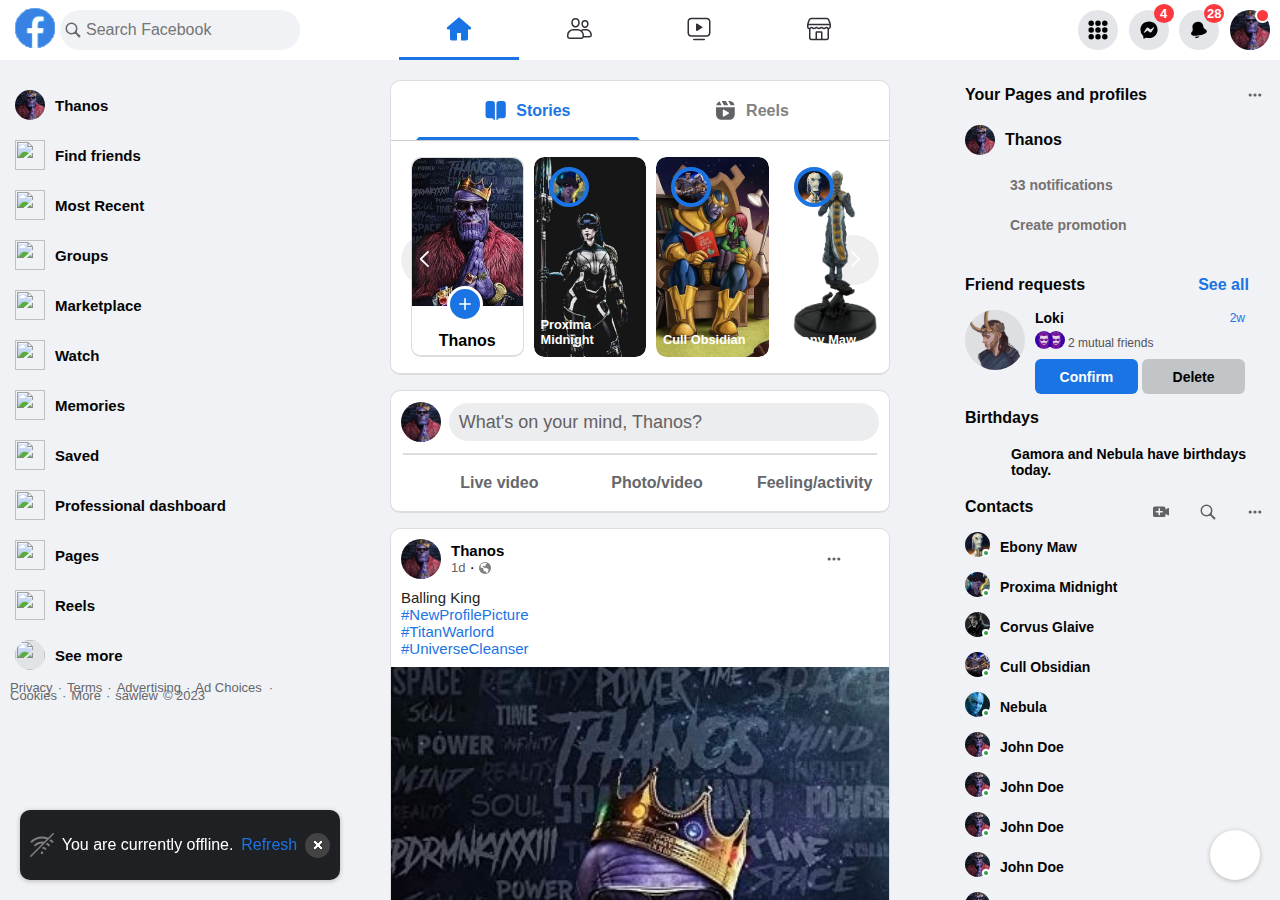
==== commit e71f4d0f: "Media responsiveness sorted" ====
--- a/index.html
+++ b/index.html
@@ -8,17 +8,18 @@
     <title>Facebook</title>
     <link rel="icon" href="img/fb.png">
     <link rel="stylesheet" href="style.css">
+    <link rel="stylesheet" href="style1.css">
     <script src="index.js"></script>
 </head>
 
-<body>
+<body onclick="">
     <header>
         <div id="headie">
             <div id="start">
-                <div onclick="window.location.href='index.html';"><img src="img/fb.png" alt="" width="50" height="50"></div>
-                <div id="search">
+                <div onclick="window.location.href='index.html';"><img src="img/fb.png" alt="" width="50" height="50" style="cursor: pointer;" class="badger"></div>
+                <div class="search">
                     <label for="search"><svg fill="#65676B" viewBox="0 0 16 16" width="1em" height="1em" class="x1lliihq x1k90msu x2h7rmj x1qfuztq xcza8v6 xlup9mm x1kky2od"><g fill-rule="evenodd" transform="translate(-448 -544)"><g fill-rule="nonzero"><path d="M10.743 2.257a6 6 0 1 1-8.485 8.486 6 6 0 0 1 8.485-8.486zm-1.06 1.06a4.5 4.5 0 1 0-6.365 6.364 4.5 4.5 0 0 0 6.364-6.363z" transform="translate(448 544)"></path><path d="M10.39 8.75a2.94 2.94 0 0 0-.199.432c-.155.417-.23.849-.172 1.284.055.415.232.794.54 1.103a.75.75 0 0 0 1.112-1.004l-.051-.057a.39.39 0 0 1-.114-.24c-.021-.155.014-.356.09-.563.031-.081.06-.145.08-.182l.012-.022a.75.75 0 1 0-1.299-.752z" transform="translate(448 544)"></path><path d="M9.557 11.659c.038-.018.09-.04.15-.064.207-.077.408-.112.562-.092.08.01.143.034.198.077l.041.036a.75.75 0 0 0 1.06-1.06 1.881 1.881 0 0 0-1.103-.54c-.435-.058-.867.018-1.284.175-.189.07-.336.143-.433.2a.75.75 0 0 0 .624 1.356l.066-.027.12-.061z" transform="translate(448 544)"></path><path d="m13.463 15.142-.04-.044-3.574-4.192c-.599-.703.355-1.656 1.058-1.057l4.191 3.574.044.04c.058.059.122.137.182.24.249.425.249.96-.154 1.41l-.057.057c-.45.403-.986.403-1.411.154a1.182 1.182 0 0 1-.24-.182zm.617-.616.444-.444a.31.31 0 0 0-.063-.052c-.093-.055-.263-.055-.35.024l.208.232.207-.206.006.007-.22.257-.026-.024.033-.034.025.027-.257.22-.007-.007zm-.027-.415c-.078.088-.078.257-.023.35a.31.31 0 0 0 .051.063l.205-.204-.233-.209z" transform="translate(448 544)"></path></g></g></svg></label>
-                    <input type="search" name="search" placeholder="Search Facebook" id="bar">
+                    <input type="search" name="search" placeholder="Search Facebook" class="bar">
                 </div>
             </div>
 
@@ -30,16 +31,16 @@
             </div>
 
             <div id="last">
-                <div id="last-header"><svg viewBox="0 0 44 44" width="20" height="20"><circle cx="7" cy="7" r="6"></circle><circle cx="22" cy="7" r="6"></circle><circle cx="37" cy="7" r="6"></circle><circle cx="7" cy="22" r="6"></circle><circle cx="22" cy="22" r="6"></circle><circle cx="37" cy="22" r="6"></circle><circle cx="7" cy="37" r="6"></circle><circle cx="22" cy="37" r="6"></circle><circle cx="37" cy="37" r="6"></circle></svg></div>
-                <div id="last-header"><div id="messenger-notification"><span>4</span></div><svg viewBox="0 0 28 28" alt="" class="" fill="currentColor" height="20" width="20"><path d="M14 2.042c6.76 0 12 4.952 12 11.64S20.76 25.322 14 25.322a13.091 13.091 0 0 1-3.474-.461.956 .956 0 0 0-.641.047L7.5 25.959a.961.961 0 0 1-1.348-.849l-.065-2.134a.957.957 0 0 0-.322-.684A11.389 11.389 0 0 1 2 13.682C2 6.994 7.24 2.042 14 2.042ZM6.794 17.086a.57.57 0 0 0 .827.758l3.786-2.874a.722.722 0 0 1 .868 0l2.8 2.1a1.8 1.8 0 0 0 2.6-.481l3.525-5.592a.57.57 0 0 0-.827-.758l-3.786 2.874a.722.722 0 0 1-.868 0l-2.8-2.1a1.8 1.8 0 0 0-2.6.481Z"></path></svg></div>
-                <div id="last-header"><div id="messenger-notification"><span>28</span></div><svg viewBox="0 0 28 28" alt="" class="" fill="currentColor" height="20" width="20"><path d="M7.847 23.488C9.207 23.488 11.443 23.363 14.467 22.806 13.944 24.228 12.581 25.247 10.98 25.247 9.649 25.247 8.483 24.542 7.825 23.488L7.847 23.488ZM24.923 15.73C25.17 17.002 24.278 18.127 22.27 19.076 21.17 19.595 18.724 20.583 14.684 21.369 11.568 21.974 9.285 22.113 7.848 22.113 7.421 22.113 7.068 22.101 6.79 22.085 4.574 21.958 3.324 21.248 3.077 19.976 2.702 18.049 3.295 17.305 4.278 16.073L4.537 15.748C5.2 14.907 5.459 14.081 5.035 11.902 4.086 7.022 6.284 3.687 11.064 2.753 15.846 1.83 19.134 4.096 20.083 8.977 20.506 11.156 21.056 11.824 21.986 12.355L21.986 12.356 22.348 12.561C23.72 13.335 24.548 13.802 24.923 15.73Z"></path></svg></div>
-                <div id="last-header"><div id="notification"></div><img src="img/avatar.jpg" alt="" width="40" height="40" id="icon-profile" style="object-fit: cover;"></div>
+                <div id="last-header" onclick="mainMenu()"><svg viewBox="0 0 44 44" id="menu-svg" fill="black" width="20" height="20"><circle cx="7" cy="7" r="6"></circle><circle cx="22" cy="7" r="6"></circle><circle cx="37" cy="7" r="6"></circle><circle cx="7" cy="22" r="6"></circle><circle cx="22" cy="22" r="6"></circle><circle cx="37" cy="22" r="6"></circle><circle cx="7" cy="37" r="6"></circle><circle cx="22" cy="37" r="6"></circle><circle cx="37" cy="37" r="6"></circle></svg></div>
+                <div id="last-header1" onclick="messenger()"><div id="messenger-notification"><span>4</span></div><svg viewBox="0 0 28 28" alt="" id="mess-svg" fill="black" height="20" width="20"><path d="M14 2.042c6.76 0 12 4.952 12 11.64S20.76 25.322 14 25.322a13.091 13.091 0 0 1-3.474-.461.956 .956 0 0 0-.641.047L7.5 25.959a.961.961 0 0 1-1.348-.849l-.065-2.134a.957.957 0 0 0-.322-.684A11.389 11.389 0 0 1 2 13.682C2 6.994 7.24 2.042 14 2.042ZM6.794 17.086a.57.57 0 0 0 .827.758l3.786-2.874a.722.722 0 0 1 .868 0l2.8 2.1a1.8 1.8 0 0 0 2.6-.481l3.525-5.592a.57.57 0 0 0-.827-.758l-3.786 2.874a.722.722 0 0 1-.868 0l-2.8-2.1a1.8 1.8 0 0 0-2.6.481Z"></path></svg></div>
+                <div id="last-header2" onclick="notification()"><div id="messenger-notification"><span>28</span></div><svg viewBox="0 0 28 28" alt="" id="notify" fill="black" height="20" width="20"><path d="M7.847 23.488C9.207 23.488 11.443 23.363 14.467 22.806 13.944 24.228 12.581 25.247 10.98 25.247 9.649 25.247 8.483 24.542 7.825 23.488L7.847 23.488ZM24.923 15.73C25.17 17.002 24.278 18.127 22.27 19.076 21.17 19.595 18.724 20.583 14.684 21.369 11.568 21.974 9.285 22.113 7.848 22.113 7.421 22.113 7.068 22.101 6.79 22.085 4.574 21.958 3.324 21.248 3.077 19.976 2.702 18.049 3.295 17.305 4.278 16.073L4.537 15.748C5.2 14.907 5.459 14.081 5.035 11.902 4.086 7.022 6.284 3.687 11.064 2.753 15.846 1.83 19.134 4.096 20.083 8.977 20.506 11.156 21.056 11.824 21.986 12.355L21.986 12.356 22.348 12.561C23.72 13.335 24.548 13.802 24.923 15.73Z"></path></svg></div>
+                <div id="last-header2" onclick="profileMenu()"><div id="notification"></div><img src="img/avatar.jpg" alt="" width="40" height="40" id="icon-profile" style="object-fit: cover;"></div>
             </div>
         </div>
     </header>
 
     <main>
-        <div class="section section1 scrollbar1">
+        <div class="section section1 scrollbar1" tabindex="0">
             <div id="features">
                 <div id="first">
                     <li>
@@ -127,7 +128,7 @@
                     </li>
                 </div>
             </div>
-            <div id="section1-footer">
+            <div class="section1-footer">
                 <ul>
                     <li><a>Privacy</a><span> · </span></li>
                     <li><a>Terms</a><span> · </span></li>
@@ -147,77 +148,144 @@
         <div class="section section2 scrollbar2">
             <div id="container1">
                 <div class="top">
-                    <div class="cover">
+                    <div id="cover" onclick="story()">
                         <div class="story">
-                            <svg fill="#1B74E4" viewBox="0 0 20 20" width="1.3em" height="1.3em" class=""><g fill-rule="evenodd" transform="translate(-446 -350)"><path d="M457 368.832a.5.5 0 0 0 .883.323l1.12-1.332a.876.876 0 0 1 .679-.323h3.522a2.793 2.793 0 0 0 2.796-2.784v-10.931a2.793 2.793 0 0 0-2.796-2.785h-3.454a2.75 2.75 0 0 0-2.75 2.75v15.082zm-1.5 0a.5.5 0 0 1-.883.323l-1.12-1.332a.876.876 0 0 0-.679-.323h-3.522a2.793 2.793 0 0 1-2.796-2.784v-10.931a2.793 2.793 0 0 1 2.796-2.785h3.454a2.75 2.75 0 0 1 2.75 2.75v15.082z"></path></g></svg>
-                            <span>Stories</span>
-                        </div>
-                    </div>
-                    <div class="cover-reel">
+                            <svg fill="#1B74E4" viewBox="0 0 20 20" width="1.3em" height="1.3em" id="story-icon"><g fill-rule="evenodd" transform="translate(-446 -350)"><path d="M457 368.832a.5.5 0 0 0 .883.323l1.12-1.332a.876.876 0 0 1 .679-.323h3.522a2.793 2.793 0 0 0 2.796-2.784v-10.931a2.793 2.793 0 0 0-2.796-2.785h-3.454a2.75 2.75 0 0 0-2.75 2.75v15.082zm-1.5 0a.5.5 0 0 1-.883.323l-1.12-1.332a.876.876 0 0 0-.679-.323h-3.522a2.793 2.793 0 0 1-2.796-2.784v-10.931a2.793 2.793 0 0 1 2.796-2.785h3.454a2.75 2.75 0 0 1 2.75 2.75v15.082z"></path></g></svg>
+                            <span id="story_span">Stories</span>
+                        </div>
+                    </div>
+                    <div id="cover-reel" onclick="reel()">
                         <div class="reel">
-                            <svg fill="#606266" viewBox="0 0 20 20" width="1.3em" height="1.3em" class=""><g fill-rule="evenodd" transform="translate(-446 -350)"><path d="M454.59 355h4.18l-2.4-4h-3.28c-.22 0-.423.008-.624.017L454.59 355zm6.514 0h3.695c-.226-1.031-.65-1.79-1.326-2.489-1.061-1.025-2.248-1.488-4.392-1.511h-.379l2.401 4zm-8.78 0-1.942-3.64c-.73.247-1.315.63-1.868 1.165-.668.69-1.09 1.445-1.315 2.475h5.125zm7.043 7.989a.711.711 0 0 1-.22.202l-4.573 2.671-.05.027a.713.713 0 0 1-1.024-.643v-5.343l.002-.056a.714.714 0 0 1 1.072-.56l4.572 2.67.054.036a.714.714 0 0 1 .167.996zm-12.366-5.99V363.083l.001.03v.112l.005.048h.001c.05 2.02.513 3.176 1.506 4.203 1.102 1.066 2.324 1.525 4.577 1.525h5.99c2.144-.023 3.331-.486 4.392-1.511 1.005-1.04 1.467-2.198 1.517-4.217h.003c.003-.1.005-.1.006-.204l.001-.156V357h-18z"></path></g></svg>
-                            <span>Reels</span>
+                            <svg fill="#606266" viewBox="0 0 20 20" width="1.3em" height="1.3em" id="reel-icon"><g fill-rule="evenodd" transform="translate(-446 -350)"><path d="M454.59 355h4.18l-2.4-4h-3.28c-.22 0-.423.008-.624.017L454.59 355zm6.514 0h3.695c-.226-1.031-.65-1.79-1.326-2.489-1.061-1.025-2.248-1.488-4.392-1.511h-.379l2.401 4zm-8.78 0-1.942-3.64c-.73.247-1.315.63-1.868 1.165-.668.69-1.09 1.445-1.315 2.475h5.125zm7.043 7.989a.711.711 0 0 1-.22.202l-4.573 2.671-.05.027a.713.713 0 0 1-1.024-.643v-5.343l.002-.056a.714.714 0 0 1 1.072-.56l4.572 2.67.054.036a.714.714 0 0 1 .167.996zm-12.366-5.99V363.083l.001.03v.112l.005.048h.001c.05 2.02.513 3.176 1.506 4.203 1.102 1.066 2.324 1.525 4.577 1.525h5.99c2.144-.023 3.331-.486 4.392-1.511 1.005-1.04 1.467-2.198 1.517-4.217h.003c.003-.1.005-.1.006-.204l.001-.156V357h-18z"></path></g></svg>
+                            <span id="reel_span">Reels</span>
                         </div>
                     </div>
                 </div>
 
                 <div id="cards">
-                    <div class="card1 card">
-                        <img src="img/avatar.jpg" alt="" id="profilePic">
-                        <div id="addStatus"><svg fill="white" viewBox="0 0 20 20" width="1em" height="1em" class=""><g fill-rule="evenodd" transform="translate(-446 -350)"><g fill-rule="nonzero"><path d="M95 201.5h13a1 1 0 1 0 0-2H95a1 1 0 1 0 0 2z" transform="translate(354.5 159.5)"></path><path d="M102.5 207v-13a1 1 0 1 0-2 0v13a1 1 0 1 0 2 0z" transform="translate(354.5 159.5)"></path></g></g></svg></div>
-                        <div id="profileName"><span>sawlew</span></div>
-                        <div class="overlay"></div>
-                    </div>
-                    <div class="card2 card othercards">
-                        <img src="img/kungfuPanda.jpg" width="112" height="200" alt="" id="titleStatus">
-                        <div class="profileIcon"></div>
-                        <span class="profName">Agbabiaka OmoThanos</span>
-                        <div class="overlay"></div>
-                    </div>
-                    <div class="card3 card othercards">
-                        <img src="img/pandaandfamily.jpg" alt="" id="titleStatus">
-                        <div class="profileIcon"></div>
-                        <span class="profName">profile name</span>
-                        <div class="overlay"></div>
-                    </div>
-                    <div class="card4 card othercards">
-                        <img src="img/pandaandfriends.jpeg" alt="" id="titleStatus">
-                        <div class="profileIcon"></div>
-                        <span class="profName">profile name</span>
-                        <div class="overlay"></div>
-                    </div>
-                    <div class="card5 card othercards">
-                        <img src="img/kiss.jpg" alt="" id="titleStatus">
-                        <div class="profileIcon"></div>
-                        <span class="profName">profile name</span>
-                        <div class="overlay"></div>
-                    </div>
-                    <div class="card6 card othercards">
-                        <img src="img/kiss.jpg" alt="" id="titleStatus">
-                        <div class="profileIcon"></div>
-                        <span class="profName">profile name</span>
-                        <div class="overlay"></div>
-                    </div>
-                    <div class="card7 card othercards">
-                        <img src="img/kiss.jpg" alt="" id="titleStatus">
-                        <div class="profileIcon"></div>
-                        <span class="profName">profile name</span>
-                        <div class="overlay"></div>
-                    </div>
-                    <div class="card8 card othercards">
-                        <img src="img/kiss.jpg" alt="" id="titleStatus">
-                        <div class="profileIcon"></div>
-                        <span class="profName">profile name</span>
-                        <div class="overlay"></div>
-                    </div>
-                </div>
-                <button id="slideLeft" onclick="slideleft()" type="button"><svg fill="#606266" viewBox="0 0 20 20" width="1.8em" height="1.8em" class=""><path d="M12.2 4.53 6.727 10l5.47 5.47a.75.75 0 0 1-1.061 1.06l-6-6a.751.751 0 0 1 0-1.06l6-6A.75.75 0 1 1 12.2 4.53z"></path></svg></button>
-                <button id="slideRight" onclick="slideright()" type="button"><svg fill="#606266" viewBox="0 0 20 20" width="1.8em" height="1.8em" class=""><path d="M7.8 4.53 13.273 10 7.8 15.47a.75.75 0 0 0 1.061 1.06l6-6a.751.751 0 0 0 0-1.06l-6-6A.75.75 0 0 0 7.8 4.53z"></path></svg></button>
+                    <div id="story-stuff">
+                        <div class="card1 card">
+                            <img src="img/avatar.jpg" alt="" id="profilePic">
+                            <div id="addStatus"><svg fill="white" viewBox="0 0 20 20" width="1em" height="1em" class=""><g fill-rule="evenodd" transform="translate(-446 -350)"><g fill-rule="nonzero"><path d="M95 201.5h13a1 1 0 1 0 0-2H95a1 1 0 1 0 0 2z" transform="translate(354.5 159.5)"></path><path d="M102.5 207v-13a1 1 0 1 0-2 0v13a1 1 0 1 0 2 0z" transform="translate(354.5 159.5)"></path></g></g></svg></div>
+                            <div id="profileName"><span>Thanos</span></div>
+                            <div class="overlay"></div>
+                        </div>
+                        <div class="card2 card othercards">
+                            <img src="img/prox.webp" width="112" height="200" alt="" id="titleStatus">
+                            <div class="profileIcon profImage"></div>
+                            <span class="profName">Proxima Midnight</span>
+                            <div class="overlay"></div>
+                        </div>
+                        <div class="card3 card othercards">
+                            <img src="img/thanosGamora.jpg" alt="" id="titleStatus">
+                            <div class="profileIcon profImage1"></div>
+                            <span class="profName">Cull Obsidian</span>
+                            <div class="overlay"></div>
+                        </div>
+                        <div class="card-last card othercards">
+                            <img src="img/maw.webp" alt="" id="titleStatus">
+                            <div class="profileIcon profImage2"></div>
+                            <span class="profName">Ebony Maw</span>
+                            <div class="overlay"></div>
+                        </div>
+                        <div class="card2 card othercards">
+                            <img src="img/prox.webp" width="112" height="200" alt="" id="titleStatus">
+                            <div class="profileIcon profImage"></div>
+                            <span class="profName">Proxima Midnight</span>
+                            <div class="overlay"></div>
+                        </div>
+                        <div class="card3 card othercards">
+                            <img src="img/thanosGamora.jpg" alt="" id="titleStatus">
+                            <div class="profileIcon profImage1"></div>
+                            <span class="profName">Cull Obsidian</span>
+                            <div class="overlay"></div>
+                        </div>
+                        <div class="card-last card othercards">
+                            <img src="img/maw.webp" alt="" id="titleStatus">
+                            <div class="profileIcon profImage2"></div>
+                            <span class="profName">Ebony Maw</span>
+                            <div class="overlay"></div>
+                        </div>
+                    </div>
+                    <div id="reel-stuff" style="display: none;">
+                        <div class="card1 card othercards">
+                            <img src="img/miles.jfif" alt="" id="titleStatus">
+                            <div class="profName">
+                                <i data-visualcompletion="css-img" style="background-image: url(&quot;https://static.xx.fbcdn.net/rsrc.php/v3/y1/r/8K71K7SKDvZ.png?_nc_eui2=AeG1h7yNuDCAGmbYdYL0xX9d-eJy6DxDnYz54nLoPEOdjMg2IpUMehPW_DvBdcDaVfkEO9iZW-2IrEe6zht_19Tb&quot;); background-position: -17px -560px; background-size: auto; width: 12px; height: 12px; background-repeat: no-repeat; display: inline-block;"></i>
+                                <span>1.8M</span>
+                            </div>
+                            <div class="overlay"></div>
+                        </div>
+                        <div class="card6 card othercards">
+                            <img src="img/witch.jpg" alt="" id="titleStatus">
+                            <div class="profName">
+                                <i data-visualcompletion="css-img" style="background-image: url(&quot;https://static.xx.fbcdn.net/rsrc.php/v3/y1/r/8K71K7SKDvZ.png?_nc_eui2=AeG1h7yNuDCAGmbYdYL0xX9d-eJy6DxDnYz54nLoPEOdjMg2IpUMehPW_DvBdcDaVfkEO9iZW-2IrEe6zht_19Tb&quot;); background-position: -17px -560px; background-size: auto; width: 12px; height: 12px; background-repeat: no-repeat; display: inline-block;"></i>
+                                <span>1.8M</span>
+                            </div>
+                            <div class="overlay"></div>
+                        </div>
+                        <div class="card7 card othercards">
+                            <img src="img/than.jpg" alt="" id="titleStatus">
+                            <div class="profName">
+                                <i data-visualcompletion="css-img" style="background-image: url(&quot;https://static.xx.fbcdn.net/rsrc.php/v3/y1/r/8K71K7SKDvZ.png?_nc_eui2=AeG1h7yNuDCAGmbYdYL0xX9d-eJy6DxDnYz54nLoPEOdjMg2IpUMehPW_DvBdcDaVfkEO9iZW-2IrEe6zht_19Tb&quot;); background-position: -17px -560px; background-size: auto; width: 12px; height: 12px; background-repeat: no-repeat; display: inline-block;"></i>
+                                <span>1.8M</span>
+                            </div>
+                            <div class="overlay"></div>
+                        </div>
+                        <div class="card7 card othercards">
+                            <img src="img/iron.jfif" alt="" id="titleStatus">
+                            <div class="profName">
+                                <i data-visualcompletion="css-img" style="background-image: url(&quot;https://static.xx.fbcdn.net/rsrc.php/v3/y1/r/8K71K7SKDvZ.png?_nc_eui2=AeG1h7yNuDCAGmbYdYL0xX9d-eJy6DxDnYz54nLoPEOdjMg2IpUMehPW_DvBdcDaVfkEO9iZW-2IrEe6zht_19Tb&quot;); background-position: -17px -560px; background-size: auto; width: 12px; height: 12px; background-repeat: no-repeat; display: inline-block;"></i>
+                                <span>1.8M</span>
+                            </div>
+                            <div class="overlay"></div>
+                        </div>
+                        <div class="card1 card othercards">
+                            <img src="img/miles.jfif" alt="" id="titleStatus">
+                            <div class="profName">
+                                <i data-visualcompletion="css-img" style="background-image: url(&quot;https://static.xx.fbcdn.net/rsrc.php/v3/y1/r/8K71K7SKDvZ.png?_nc_eui2=AeG1h7yNuDCAGmbYdYL0xX9d-eJy6DxDnYz54nLoPEOdjMg2IpUMehPW_DvBdcDaVfkEO9iZW-2IrEe6zht_19Tb&quot;); background-position: -17px -560px; background-size: auto; width: 12px; height: 12px; background-repeat: no-repeat; display: inline-block;"></i>
+                                <span>1.8M</span>
+                            </div>
+                            <div class="overlay"></div>
+                        </div>
+                        <div class="card6 card othercards">
+                            <img src="img/witch.jpg" alt="" id="titleStatus">
+                            <div class="profName">
+                                <i data-visualcompletion="css-img" style="background-image: url(&quot;https://static.xx.fbcdn.net/rsrc.php/v3/y1/r/8K71K7SKDvZ.png?_nc_eui2=AeG1h7yNuDCAGmbYdYL0xX9d-eJy6DxDnYz54nLoPEOdjMg2IpUMehPW_DvBdcDaVfkEO9iZW-2IrEe6zht_19Tb&quot;); background-position: -17px -560px; background-size: auto; width: 12px; height: 12px; background-repeat: no-repeat; display: inline-block;"></i>
+                                <span>1.8M</span>
+                            </div>
+                            <div class="overlay"></div>
+                        </div>
+                        <div class="card7 card othercards">
+                            <img src="img/than.jpg" alt="" id="titleStatus">
+                            <div class="profName">
+                                <i data-visualcompletion="css-img" style="background-image: url(&quot;https://static.xx.fbcdn.net/rsrc.php/v3/y1/r/8K71K7SKDvZ.png?_nc_eui2=AeG1h7yNuDCAGmbYdYL0xX9d-eJy6DxDnYz54nLoPEOdjMg2IpUMehPW_DvBdcDaVfkEO9iZW-2IrEe6zht_19Tb&quot;); background-position: -17px -560px; background-size: auto; width: 12px; height: 12px; background-repeat: no-repeat; display: inline-block;"></i>
+                                <span>1.8M</span>
+                            </div>
+                            <div class="overlay"></div>
+                        </div>
+                        <div class="card7 card othercards">
+                            <img src="img/iron.jfif" alt="" id="titleStatus">
+                            <div class="profName">
+                                <i data-visualcompletion="css-img" style="background-image: url(&quot;https://static.xx.fbcdn.net/rsrc.php/v3/y1/r/8K71K7SKDvZ.png?_nc_eui2=AeG1h7yNuDCAGmbYdYL0xX9d-eJy6DxDnYz54nLoPEOdjMg2IpUMehPW_DvBdcDaVfkEO9iZW-2IrEe6zht_19Tb&quot;); background-position: -17px -560px; background-size: auto; width: 12px; height: 12px; background-repeat: no-repeat; display: inline-block;"></i>
+                                <span>1.8M</span>
+                            </div>
+                            <div class="overlay"></div>
+                        </div>
+                        <div class="card-last1 card othercards">
+                            <div class="arrow"><i data-visualcompletion="css-img" class="x1b0d499 xep6ejk" style="background-image: url(&quot;https://static.xx.fbcdn.net/rsrc.php/v3/yP/r/PV1HcD6M48y.png?_nc_eui2=AeGzTT5WXUTh8gQ3chtsjINxU--TlGYrt6FT75OUZiu3oe64NDFIT202yyWMRUamhKLdMwqhSn-UPtSzYc47rjAw&quot;); background-position: 0px -25px; background-size: auto; width: 24px; height: 24px; background-repeat: no-repeat; display: inline-block;"></i></div>
+                            <span class="arrow-name">See more reel</span>
+                            <div class="overlay"></div>
+                        </div>
+                    </div>
+                </div>
+                <button id="slideLeft" onclick="slideleft()" type="button"><svg fill="white" viewBox="0 0 20 20" width="1.8em" height="1.8em" class=""><path d="M12.2 4.53 6.727 10l5.47 5.47a.75.75 0 0 1-1.061 1.06l-6-6a.751.751 0 0 1 0-1.06l6-6A.75.75 0 1 1 12.2 4.53z"></path></svg></button>
+                <button id="slideRight" onclick="slideright()" type="button"><svg fill="white" viewBox="0 0 20 20" width="1.8em" height="1.8em" class=""><path d="M7.8 4.53 13.273 10 7.8 15.47a.75.75 0 0 0 1.061 1.06l6-6a.751.751 0 0 0 0-1.06l-6-6A.75.75 0 0 0 7.8 4.53z"></path></svg></button>
             </div>
             <div id="container2">
                 <div id="status">
                     <img src="img/avatar.jpg" alt="" id="mindPic" style="object-fit: cover;">
-                    <div id="mind" onclick="warning()"><span>What's on your mind, Soliu?</span></div>
+                    <div id="mind" onclick="warning()"><span>What's on your mind, Thanos?</span></div>
                 </div>
                 <hr>
                 <div id="options">
@@ -306,7 +374,364 @@
                         <span>Share</span>
                     </div>
                 </div>
-
+                <div class="comment-area">
+                    <div class="self-comment">
+                        <img src="img/avatar.jpg" alt="" width="40" height="40" style="border-radius: 100%; object-fit: cover;">
+                        <div class="input-comment">
+                            <p class="write-comment">Write a comment...</p>
+                            <div class="media-files">
+                                <div class="media"><i data-visualcompletion="css-img" class="x1b0d499 sticker" style="background-image: url(&quot;https://static.xx.fbcdn.net/rsrc.php/v3/yi/r/tMqxMVVGK-_.png?_nc_eui2=AeGcIZDH5hzn16-Q-1Mr857wSPpE6iRKL4lI-kTqJEovibAVbqgWiBAViTjHVS464gkTBtzumWZPWW0FAzKHdpIV&quot;); background-position: 0px -438px; background-size: auto; width: 16px; height: 16px; background-repeat: no-repeat; display: inline-block;"></i></div>
+                                <div class="media"><i data-visualcompletion="css-img" class="x1b0d499 sticker" style="background-image: url(&quot;https://static.xx.fbcdn.net/rsrc.php/v3/yi/r/tMqxMVVGK-_.png?_nc_eui2=AeGcIZDH5hzn16-Q-1Mr857wSPpE6iRKL4lI-kTqJEovibAVbqgWiBAViTjHVS464gkTBtzumWZPWW0FAzKHdpIV&quot;); background-position: 0px -557px; background-size: auto; width: 16px; height: 16px; background-repeat: no-repeat; display: inline-block;"></i></div>
+                                <div class="media"><i data-visualcompletion="css-img" class="x1b0d499 sticker" style="background-image: url(&quot;https://static.xx.fbcdn.net/rsrc.php/v3/yi/r/tMqxMVVGK-_.png?_nc_eui2=AeGcIZDH5hzn16-Q-1Mr857wSPpE6iRKL4lI-kTqJEovibAVbqgWiBAViTjHVS464gkTBtzumWZPWW0FAzKHdpIV&quot;); background-position: 0px -472px; background-size: auto; width: 16px; height: 16px; background-repeat: no-repeat; display: inline-block;"></i></div>
+                                <div class="media"><i data-visualcompletion="css-img" class="x1b0d499 sticker" style="background-image: url(&quot;https://static.xx.fbcdn.net/rsrc.php/v3/yi/r/tMqxMVVGK-_.png?_nc_eui2=AeGcIZDH5hzn16-Q-1Mr857wSPpE6iRKL4lI-kTqJEovibAVbqgWiBAViTjHVS464gkTBtzumWZPWW0FAzKHdpIV&quot;); background-position: 0px -608px; background-size: auto; width: 16px; height: 16px; background-repeat: no-repeat; display: inline-block;"></i></div>
+                                <div class="media"><i data-visualcompletion="css-img" class="x1b0d499 sticker" style="background-image: url(&quot;https://static.xx.fbcdn.net/rsrc.php/v3/yi/r/tMqxMVVGK-_.png?_nc_eui2=AeGcIZDH5hzn16-Q-1Mr857wSPpE6iRKL4lI-kTqJEovibAVbqgWiBAViTjHVS464gkTBtzumWZPWW0FAzKHdpIV&quot;); background-position: 0px -727px; background-size: auto; width: 16px; height: 16px; background-repeat: no-repeat; display: inline-block;"></i></div>
+                            </div>
+                        </div>
+                    </div>
+                    <p class="press">Press Enter to post.</p>
+                    <div class="hater-comment">
+                        <div class="the-hater">
+                            <img src="img/patriot.webp" alt="" width="30" height="30" style="border-radius: 100%;">
+                            <div class="vertical vert"></div>
+                        </div>
+                        <div class="comment-cover">
+                            <div class="his-comment">
+                                <p class="commenter">James Rhodes</p>
+                                <p class="the-comment">King of NoWhere...Heard you have a retirement plan, is this it?</p>
+                            </div>
+                            <div class="comment-attributes">
+                                <p>Like</p>
+                                <p>Reply</p>
+                                <p class="comment-date">1d</p>
+                            </div>
+                        </div>
+                    </div>
+                    <div class="reply-cover">
+                        <div class="from-vert vert"></div>
+                        <div class="from-vert from-vert1 vert"></div>
+                        <div class="hater-comment hater-comment1">
+                            <img src="img/avatar.jpg" alt="" width="30" height="30" style="border-radius: 100%; object-fit: cover;">
+                            <div class="comment-cover">
+                                <!-- <div class="his-comment"> -->
+                                    <p class="commenter replier">Thanos</p>
+                                    <img src="img/osama.jpg" alt="" width="200px" height="200px" class="reply-meme">
+                                    <!-- <p class="the-comment">Boss you no fresh at all</p> -->
+                                <!-- </div> -->
+                                <div class="comment-attributes">
+                                    <p>Like</p>
+                                    <p>Reply</p>
+                                    <p class="comment-date">1d</p>
+                                </div>
+                            </div>
+                        </div>
+                    
+                    </div>
+                    <div class="more-replies">
+                        <i data-visualcompletion="css-img" class="x1b0d499 x1d69dk1 sticker" style="background-image: url(&quot;https://static.xx.fbcdn.net/rsrc.php/v3/yF/r/_zGWTQnWtey.png?_nc_eui2=AeE-YemBAflv61pSbMd7A18lpRb_4zz4JkSlFv_jPPgmROvQdm_nU0ZYENPw0TFs_YXD0PxPFUxMUmwAfRz7qRMu&quot;); background-position: 0px -737px; background-size: auto; width: 16px; height: 16px; background-repeat: no-repeat; display: inline-block;"></i>
+                        <p>View more replies</p>
+                    </div>
+                    <p class="more-comment">View more comments</p>
+                </div>
+
+            </div>
+
+
+            <div id="people">
+                <div class="top-people">
+                    <p>People You May Know</p>
+                    <div id="three-dots"><svg fill="#606266" viewBox="0 0 20 20" width="1em" height="1em" class=""><g fill-rule="evenodd" transform="translate(-446 -350)"><path d="M458 360a2 2 0 1 1-4 0 2 2 0 0 1 4 0m6 0a2 2 0 1 1-4 0 2 2 0 0 1 4 0m-12 0a2 2 0 1 1-4 0 2 2 0 0 1 4 0"></path></g></svg></div>
+                </div>
+
+                <div id="cards-people">
+                    <div class="avatar avatar1">
+                        <div class="poster">
+                            <img src="img/starlord.jpg" alt="" style="object-fit: cover;">
+                        </div>
+                        <div class="add-friend">
+                            <p>Star Lord</p>
+                            <div class="add-button">
+                                <img src="img/add-friend.png" alt="">
+                                <!-- <i data-visualcompletion="css-img" class="x1b0d499 xi3auck" style="background-image: url(&quot;https://static.xx.fbcdn.net/rsrc.php/v3/ys/r/Nghv97MVrwK.png?_nc_eui2=AeF8FNZn1RGHrvdAlc-dH6d_EZd1GCdJRgoRl3UYJ0lGCmwMDW17UuoIkUv_B4DYRlBxb90cNXFnj4p9CqlPe8lm&quot;); background-position: 0px -429px; background-size: auto; width: 16px; height: 16px; background-repeat: no-repeat; display: inline-block;"></i> -->
+                                <span>Add Friend</span>
+                            </div>
+                        </div>
+                        <div id="cancel-friend">
+                            <img src="img/cancelwhite.png" alt="">
+                        </div>
+                    </div>
+                    <div class="avatar">
+                        <div class="poster">
+                            <img src="img/ironman.jfif" width="" height="" alt="" style="object-fit: cover;">
+                        </div>
+                        <div class="add-friend">
+                            <p>Ironman</p>
+                            <div class="add-button">
+                                <img src="img/add-friend.png" alt="">
+                                <!-- <i data-visualcompletion="css-img" class="x1b0d499 xi3auck" style="background-image: url(&quot;https://static.xx.fbcdn.net/rsrc.php/v3/ys/r/Nghv97MVrwK.png?_nc_eui2=AeF8FNZn1RGHrvdAlc-dH6d_EZd1GCdJRgoRl3UYJ0lGCmwMDW17UuoIkUv_B4DYRlBxb90cNXFnj4p9CqlPe8lm&quot;); background-position: 0px -429px; background-size: auto; width: 16px; height: 16px; background-repeat: no-repeat; display: inline-block;"></i> -->
+                                <span>Add Friend</span>
+                            </div>
+                        </div>
+                        <div id="cancel-friend">
+                            <img src="img/cancelwhite.png" alt="">
+                        </div>
+                    </div>
+                    <div class="avatar">
+                        <div class="poster">
+                            <img src="img/steve.jfif" width="" height="" alt="" style="object-fit: cover;">
+                        </div>
+                        <div class="add-friend">
+                            <p>Captain America</p>
+                            <div class="add-button">
+                                <img src="img/add-friend.png" alt="">
+                                <!-- <i data-visualcompletion="css-img" class="x1b0d499 xi3auck" style="background-image: url(&quot;https://static.xx.fbcdn.net/rsrc.php/v3/ys/r/Nghv97MVrwK.png?_nc_eui2=AeF8FNZn1RGHrvdAlc-dH6d_EZd1GCdJRgoRl3UYJ0lGCmwMDW17UuoIkUv_B4DYRlBxb90cNXFnj4p9CqlPe8lm&quot;); background-position: 0px -429px; background-size: auto; width: 16px; height: 16px; background-repeat: no-repeat; display: inline-block;"></i> -->
+                                <span>Add Friend</span>
+                            </div>
+                        </div>
+                        <div id="cancel-friend">
+                            <img src="img/cancelwhite.png" alt="">
+                        </div>
+                    </div>
+                    <div class="avatar">
+                        <div class="poster">
+                            <img src="img/strange.webp" width="" height="" alt="" style="object-fit: cover;">
+                        </div>
+                        <div class="add-friend">
+                            <p>Dr Strange</p>
+                            <div class="add-button">
+                                <img src="img/add-friend.png" alt="">
+                                <!-- <i data-visualcompletion="css-img" class="x1b0d499 xi3auck" style="background-image: url(&quot;https://static.xx.fbcdn.net/rsrc.php/v3/ys/r/Nghv97MVrwK.png?_nc_eui2=AeF8FNZn1RGHrvdAlc-dH6d_EZd1GCdJRgoRl3UYJ0lGCmwMDW17UuoIkUv_B4DYRlBxb90cNXFnj4p9CqlPe8lm&quot;); background-position: 0px -429px; background-size: auto; width: 16px; height: 16px; background-repeat: no-repeat; display: inline-block;"></i> -->
+                                <span>Add Friend</span>
+                            </div>
+                        </div>
+                        <div id="cancel-friend">
+                            <img src="img/cancelwhite.png" alt="">
+                        </div>
+                    </div>
+                    <div class="avatar">
+                        <div class="poster">
+                            <img src="img/scarlet.jpg" width="" height="" alt="" style="object-fit: cover;">
+                        </div>
+                        <div class="add-friend">
+                            <p>Scarlet witch</p>
+                            <div class="add-button">
+                                <img src="img/add-friend.png" alt="">
+                                <!-- <i data-visualcompletion="css-img" class="x1b0d499 xi3auck" style="background-image: url(&quot;https://static.xx.fbcdn.net/rsrc.php/v3/ys/r/Nghv97MVrwK.png?_nc_eui2=AeF8FNZn1RGHrvdAlc-dH6d_EZd1GCdJRgoRl3UYJ0lGCmwMDW17UuoIkUv_B4DYRlBxb90cNXFnj4p9CqlPe8lm&quot;); background-position: 0px -429px; background-size: auto; width: 16px; height: 16px; background-repeat: no-repeat; display: inline-block;"></i> -->
+                                <span>Add Friend</span>
+                            </div>
+                        </div>
+                        <div id="cancel-friend">
+                            <img src="img/cancelwhite.png" alt="">
+                        </div>
+                    </div>
+                    <div class="avatar">
+                        <div class="poster">
+                            <img src="img/panther.jpg" width="" height="" alt="" style="object-fit: cover;">
+                        </div>
+                        <div class="add-friend">
+                            <p>Black Panther</p>
+                            <div class="add-button">
+                                <img src="img/add-friend.png" alt="">
+                                <!-- <i data-visualcompletion="css-img" class="x1b0d499 xi3auck" style="background-image: url(&quot;https://static.xx.fbcdn.net/rsrc.php/v3/ys/r/Nghv97MVrwK.png?_nc_eui2=AeF8FNZn1RGHrvdAlc-dH6d_EZd1GCdJRgoRl3UYJ0lGCmwMDW17UuoIkUv_B4DYRlBxb90cNXFnj4p9CqlPe8lm&quot;); background-position: 0px -429px; background-size: auto; width: 16px; height: 16px; background-repeat: no-repeat; display: inline-block;"></i> -->
+                                <span>Add Friend</span>
+                            </div>
+                        </div>
+                        <div id="cancel-friend">
+                            <img src="img/cancelwhite.png" alt="">
+                        </div>
+                    </div>
+                    <div class="avatar avatar2">
+                        <div class="poster">
+                            <img src="img/thor.jpg" width="" height="" alt="" style="object-fit: cover;">
+                        </div>
+                        <div class="add-friend">
+                            <p>Thor Odinson</p>
+                            <div class="add-button">
+                                <img src="img/add-friend.png" alt="">
+                                <!-- <i data-visualcompletion="css-img" class="x1b0d499 xi3auck" style="background-image: url(&quot;https://static.xx.fbcdn.net/rsrc.php/v3/ys/r/Nghv97MVrwK.png?_nc_eui2=AeF8FNZn1RGHrvdAlc-dH6d_EZd1GCdJRgoRl3UYJ0lGCmwMDW17UuoIkUv_B4DYRlBxb90cNXFnj4p9CqlPe8lm&quot;); background-position: 0px -429px; background-size: auto; width: 16px; height: 16px; background-repeat: no-repeat; display: inline-block;"></i> -->
+                                <span>Add Friend</span>
+                            </div>
+                        </div>
+                        <div id="cancel-friend">
+                            <img src="img/cancelwhite.png" alt="">
+                        </div>
+                       
+                    </div>
+                    
+                    <button class="slideLeft" onclick="slideleft1()" type="button"><svg fill="white" viewBox="0 0 20 20" width="1.8em" height="1.8em" class=""><path d="M12.2 4.53 6.727 10l5.47 5.47a.75.75 0 0 1-1.061 1.06l-6-6a.751.751 0 0 1 0-1.06l6-6A.75.75 0 1 1 12.2 4.53z"></path></svg></button>
+                    <button class="slideRight" onclick="slideright1()" type="button"><svg fill="white" viewBox="0 0 20 20" width="1.8em" height="1.8em" class=""><path d="M7.8 4.53 13.273 10 7.8 15.47a.75.75 0 0 0 1.061 1.06l6-6a.751.751 0 0 0 0-1.06l-6-6A.75.75 0 0 0 7.8 4.53z"></path></svg></button>
+                </div>
+                <p class="see-all">See All</p>
+            </div>
+
+            <div class="memory">
+                <div id="topDetails">
+                    <div id="postDetails">
+                        <img src="img/avatar.jpg" alt="" width="40" height="40" class="postprof" style="object-fit: cover;">
+                        <div class="memhead">
+                            <!-- <div class="heading">
+                                <p class="baba">Thanos</p>
+                                <p class="sharedm">shared a memory — with</p>
+                                <p class="baba">Everyone</p>
+                            </div> -->
+                            <span class="heading"><strong>Thanos</strong> shared a memory — with <strong>Everyone</strong></span>
+        
+                            <div id="datestamp">
+                                <p>1d</p>
+                                <span> · </span>
+                                <svg fill="gray" viewBox="0 0 16 16" width="12" height="12" class="x1lliihq x1k90msu x2h7rmj x1qfuztq xcza8v6 x1kpxq89 xsmyaan" title="Shared with Public"><title>Shared with Public</title><g fill-rule="evenodd" transform="translate(-448 -544)"><g><path d="M109.5 408.5c0 3.23-2.04 5.983-4.903 7.036l.07-.036c1.167-1 1.814-2.967 2-3.834.214-1 .303-1.3-.5-1.96-.31-.253-.677-.196-1.04-.476-.246-.19-.356-.59-.606-.73-.594-.337-1.107.11-1.954.223a2.666 2.666 0 0 1-1.15-.123c-.007 0-.007 0-.013-.004l-.083-.03c-.164-.082-.077-.206.006-.36h-.006c.086-.17.086-.376-.05-.529-.19-.214-.54-.214-.804-.224-.106-.003-.21 0-.313.004l-.003-.004c-.04 0-.084.004-.124.004h-.037c-.323.007-.666-.034-.893-.314-.263-.353-.29-.733.097-1.09.28-.26.863-.8 1.807-.22.603.37 1.166.667 1.666.5.33-.11.48-.303.094-.87a1.128 1.128 0 0 1-.214-.73c.067-.776.687-.84 1.164-1.2.466-.356.68-.943.546-1.457-.106-.413-.51-.873-1.28-1.01a7.49 7.49 0 0 1 6.524 7.434" transform="translate(354 143.5)"></path><path d="M104.107 415.696A7.498 7.498 0 0 1 94.5 408.5a7.48 7.48 0 0 1 3.407-6.283 5.474 5.474 0 0 0-1.653 2.334c-.753 2.217-.217 4.075 2.29 4.075.833 0 1.4.561 1.333 2.375-.013.403.52 1.78 2.45 1.89.7.04 1.184 1.053 1.33 1.74.06.29.127.65.257.97a.174.174 0 0 0 .193.096" transform="translate(354 143.5)"></path><path fill-rule="nonzero" d="M110 408.5a8 8 0 1 1-16 0 8 8 0 0 1 16 0zm-1 0a7 7 0 1 0-14 0 7 7 0 0 0 14 0z" transform="translate(354 143.5)"></path></g></g></svg>
+                            </div>
+                        </div>
+                    </div>
+        
+                    <!-- <div id="top-postmenu">
+                        <div id="three-dots"><svg fill="#606266" viewBox="0 0 20 20" width="1em" height="1em" class=""><g fill-rule="evenodd" transform="translate(-446 -350)"><path d="M458 360a2 2 0 1 1-4 0 2 2 0 0 1 4 0m6 0a2 2 0 1 1-4 0 2 2 0 0 1 4 0m-12 0a2 2 0 1 1-4 0 2 2 0 0 1 4 0"></path></g></svg></div>
+                         <div id="cancel"><i data-visualcompletion="css-img" class="i-icon" style="background-image: url(&quot;https://static.xx.fbcdn.net/rsrc.php/v3/yw/r/ILkHTLoo7ON.png?_nc_eui2=AeHkKUtWfCVDdrROTiXuge1GAfQ6xAqv8j8B9DrECq_yP1EkQmU8t3VG8n187M32LFPZEjbSAdA_A9w6KBfGuzeZ&quot;); background-position: -21px -105px; background-size: auto; width: 20px; height: 20px; background-repeat: no-repeat; display: inline-block; color: #606266;"></i></div>
+                    </div> -->
+                </div>
+                <div id="post-text">
+                    <p>I miss you, little one</p>
+                </div>
+                
+        
+                <div class="memcontainer">
+                    <div class="memthing">
+                        <img height="64" alt="" referrerpolicy="origin-when-cross-origin" src="https://web.facebook.com/images/goodwill/throwback/shared_story_tetra/shared-story-left.png">
+                        <div class="memthing1">
+                            <p>20 Years Ago</p>
+                            <p class="seemoremem">See your memories</p>
+                        </div>
+                        <img height="64" alt="" referrerpolicy="origin-when-cross-origin" src="https://web.facebook.com/images/goodwill/throwback/shared_story_tetra/shared-story-right.png">
+                    </div>
+                    
+        
+                    <div id="topDetails">
+                        <div id="postDetails">
+                            <img src="img/avatar.jpg" alt="" width="40" height="40" class="postprof" style="object-fit: cover;">
+                            <div class="memhead">
+                                <span><strong>Thanos</strong> is with <strong>Gamora</strong> and <strong>20 others</strong>.</span>
+            
+                                <div class="mem-date">
+                                    <p>April 28, 2003</p>
+                                    <span> · </span>
+                                    <svg fill="gray" viewBox="0 0 16 16" width="12" height="12" class="x1lliihq x1k90msu x2h7rmj x1qfuztq xcza8v6 x1kpxq89 xsmyaan" title="Shared with Public"><title>Shared with Public</title><g fill-rule="evenodd" transform="translate(-448 -544)"><g><path d="M109.5 408.5c0 3.23-2.04 5.983-4.903 7.036l.07-.036c1.167-1 1.814-2.967 2-3.834.214-1 .303-1.3-.5-1.96-.31-.253-.677-.196-1.04-.476-.246-.19-.356-.59-.606-.73-.594-.337-1.107.11-1.954.223a2.666 2.666 0 0 1-1.15-.123c-.007 0-.007 0-.013-.004l-.083-.03c-.164-.082-.077-.206.006-.36h-.006c.086-.17.086-.376-.05-.529-.19-.214-.54-.214-.804-.224-.106-.003-.21 0-.313.004l-.003-.004c-.04 0-.084.004-.124.004h-.037c-.323.007-.666-.034-.893-.314-.263-.353-.29-.733.097-1.09.28-.26.863-.8 1.807-.22.603.37 1.166.667 1.666.5.33-.11.48-.303.094-.87a1.128 1.128 0 0 1-.214-.73c.067-.776.687-.84 1.164-1.2.466-.356.68-.943.546-1.457-.106-.413-.51-.873-1.28-1.01a7.49 7.49 0 0 1 6.524 7.434" transform="translate(354 143.5)"></path><path d="M104.107 415.696A7.498 7.498 0 0 1 94.5 408.5a7.48 7.48 0 0 1 3.407-6.283 5.474 5.474 0 0 0-1.653 2.334c-.753 2.217-.217 4.075 2.29 4.075.833 0 1.4.561 1.333 2.375-.013.403.52 1.78 2.45 1.89.7.04 1.184 1.053 1.33 1.74.06.29.127.65.257.97a.174.174 0 0 0 .193.096" transform="translate(354 143.5)"></path><path fill-rule="nonzero" d="M110 408.5a8 8 0 1 1-16 0 8 8 0 0 1 16 0zm-1 0a7 7 0 1 0-14 0 7 7 0 0 0 14 0z" transform="translate(354 143.5)"></path></g></g></svg>
+                                </div>
+                            </div>
+                        </div>
+        
+                        <!-- <div id="top-postmenu">
+                            <div id="three-dots"><svg fill="#606266" viewBox="0 0 20 20" width="1em" height="1em" class=""><g fill-rule="evenodd" transform="translate(-446 -350)"><path d="M458 360a2 2 0 1 1-4 0 2 2 0 0 1 4 0m6 0a2 2 0 1 1-4 0 2 2 0 0 1 4 0m-12 0a2 2 0 1 1-4 0 2 2 0 0 1 4 0"></path></g></svg></div>
+                            <div id="cancel"><i data-visualcompletion="css-img" class="i-icon" style="background-image: url(&quot;https://static.xx.fbcdn.net/rsrc.php/v3/yw/r/ILkHTLoo7ON.png?_nc_eui2=AeHkKUtWfCVDdrROTiXuge1GAfQ6xAqv8j8B9DrECq_yP1EkQmU8t3VG8n187M32LFPZEjbSAdA_A9w6KBfGuzeZ&quot;); background-position: -21px -105px; background-size: auto; width: 20px; height: 20px; background-repeat: no-repeat; display: inline-block; color: #606266;"></i></div>
+                        </div> -->
+                        
+                    </div>
+                    <div id="post-text">
+                        <p>Me and my little girl <br>I love you so much, little one <br>I always do</p>
+                    </div>
+                    <!-- <div id="picPost"> -->
+                    <img src="img/thanosGamora.jpg" alt="" width="100%" height="100%" style="cursor: pointer;" class="mem-picture">
+                    <!-- </div> -->
+                    
+                    
+        
+                </div>
+                <div id="reactions">
+                    <div class="left">
+                        <div id="likeandlove">
+                            <img class="like" height="18"  width="18" role="presentation" src="data:image/svg+xml,%3csvg xmlns='http://www.w3.org/2000/svg' xmlns:xlink='http://www.w3.org/1999/xlink' viewBox='0 0 16 16'%3e%3cdefs%3e%3clinearGradient id='a' x1='50%25' x2='50%25' y1='0%25' y2='100%25'%3e%3cstop offset='0%25' stop-color='%2318AFFF'/%3e%3cstop offset='100%25' stop-color='%230062DF'/%3e%3c/linearGradient%3e%3cfilter id='c' width='118.8%25' height='118.8%25' x='-9.4%25' y='-9.4%25' filterUnits='objectBoundingBox'%3e%3cfeGaussianBlur in='SourceAlpha' result='shadowBlurInner1' stdDeviation='1'/%3e%3cfeOffset dy='-1' in='shadowBlurInner1' result='shadowOffsetInner1'/%3e%3cfeComposite in='shadowOffsetInner1' in2='SourceAlpha' k2='-1' k3='1' operator='arithmetic' result='shadowInnerInner1'/%3e%3cfeColorMatrix in='shadowInnerInner1' values='0 0 0 0 0 0 0 0 0 0.299356041 0 0 0 0 0.681187726 0 0 0 0.3495684 0'/%3e%3c/filter%3e%3cpath id='b' d='M8 0a8 8 0 00-8 8 8 8 0 1016 0 8 8 0 00-8-8z'/%3e%3c/defs%3e%3cg fill='none'%3e%3cuse fill='url(%23a)' xlink:href='%23b'/%3e%3cuse fill='black' filter='url(%23c)' xlink:href='%23b'/%3e%3cpath fill='white' d='M12.162 7.338c.176.123.338.245.338.674 0 .43-.229.604-.474.725a.73.73 0 01.089.546c-.077.344-.392.611-.672.69.121.194.159.385.015.62-.185.295-.346.407-1.058.407H7.5c-.988 0-1.5-.546-1.5-1V7.665c0-1.23 1.467-2.275 1.467-3.13L7.361 3.47c-.005-.065.008-.224.058-.27.08-.079.301-.2.635-.2.218 0 .363.041.534.123.581.277.732.978.732 1.542 0 .271-.414 1.083-.47 1.364 0 0 .867-.192 1.879-.199 1.061-.006 1.749.19 1.749.842 0 .261-.219.523-.316.666zM3.6 7h.8a.6.6 0 01.6.6v3.8a.6.6 0 01-.6.6h-.8a.6.6 0 01-.6-.6V7.6a.6.6 0 01.6-.6z'/%3e%3c/g%3e%3c/svg%3e">
+                            
+                            <img class="love" height="18" role="presentation" src="data:image/svg+xml,%3csvg xmlns='http://www.w3.org/2000/svg' xmlns:xlink='http://www.w3.org/1999/xlink' viewBox='0 0 16 16'%3e%3cdefs%3e%3clinearGradient id='a' x1='50%25' x2='50%25' y1='0%25' y2='100%25'%3e%3cstop offset='0%25' stop-color='%23FF6680'/%3e%3cstop offset='100%25' stop-color='%23E61739'/%3e%3c/linearGradient%3e%3cfilter id='c' width='118.8%25' height='118.8%25' x='-9.4%25' y='-9.4%25' filterUnits='objectBoundingBox'%3e%3cfeGaussianBlur in='SourceAlpha' result='shadowBlurInner1' stdDeviation='1'/%3e%3cfeOffset dy='-1' in='shadowBlurInner1' result='shadowOffsetInner1'/%3e%3cfeComposite in='shadowOffsetInner1' in2='SourceAlpha' k2='-1' k3='1' operator='arithmetic' result='shadowInnerInner1'/%3e%3cfeColorMatrix in='shadowInnerInner1' values='0 0 0 0 0.710144928 0 0 0 0 0 0 0 0 0 0.117780134 0 0 0 0.349786932 0'/%3e%3c/filter%3e%3cpath id='b' d='M8 0a8 8 0 100 16A8 8 0 008 0z'/%3e%3c/defs%3e%3cg fill='none'%3e%3cuse fill='url(%23a)' xlink:href='%23b'/%3e%3cuse fill='black' filter='url(%23c)' xlink:href='%23b'/%3e%3cpath fill='white' d='M10.473 4C8.275 4 8 5.824 8 5.824S7.726 4 5.528 4c-2.114 0-2.73 2.222-2.472 3.41C3.736 10.55 8 12.75 8 12.75s4.265-2.2 4.945-5.34c.257-1.188-.36-3.41-2.472-3.41'/%3e%3c/g%3e%3c/svg%3e" width="18">
+                            
+                        </div>
+                        <span>120</span>
+                    </div>
+                    <div class="right">
+                        <div class="comment">
+                            <span>2.8K</span>
+                            <i data-visualcompletion="css-img" class="react" style="background-image: url(&quot;https://static.xx.fbcdn.net/rsrc.php/v3/y_/r/paAaVQrmOIM.png?_nc_eui2=AeG9yniDRQNUikJDa8silCNJTY53Tx0Lq3dNjndPHQurd7w1w95jDRrOD0MpaUbYZ7j82RXIYwCAA5iWCGMspyb8&quot;); background-position: 0px -398px; background-size: auto; width: 16px; height: 16px; background-repeat: no-repeat; display: inline-block;"></i>
+                        </div>
+                        <div class="share">
+                            <span>2.5K</span>
+                            <i data-visualcompletion="css-img" class="react" style="background-image: url(&quot;https://static.xx.fbcdn.net/rsrc.php/v3/y_/r/paAaVQrmOIM.png?_nc_eui2=AeG9yniDRQNUikJDa8silCNJTY53Tx0Lq3dNjndPHQurd7w1w95jDRrOD0MpaUbYZ7j82RXIYwCAA5iWCGMspyb8&quot;); background-position: 0px -568px; background-size: auto; width: 16px; height: 16px; background-repeat: no-repeat; display: inline-block;"></i>
+                        </div>
+                    </div>
+                </div>
+        
+                <div class="lower-option">
+                    <div class="lower-opt">
+                        <i data-visualcompletion="css-img" class="x1b0d499 x1d69dk1" style="background-image: url(&quot;https://static.xx.fbcdn.net/rsrc.php/v3/yO/r/sgayinNID0s.png?_nc_eui2=AeG6_t1m4aNNVIfn-I-mXP5_tFBAFHW59920UEAUdbn33a0X-plcd4VmouksI8rqIdyeT_5yUWMMei9nOAp1YL-n&quot;); background-position: 0px -201px; background-size: auto; width: 18px; height: 18px; background-repeat: no-repeat; display: inline-block;"></i>
+                        <span>Like</span>
+                    </div>
+                    <div class="lower-opt">
+                        <i data-visualcompletion="css-img" class="x1b0d499 x1d69dk1" style="background-image: url(&quot;https://static.xx.fbcdn.net/rsrc.php/v3/yO/r/sgayinNID0s.png?_nc_eui2=AeG6_t1m4aNNVIfn-I-mXP5_tFBAFHW59920UEAUdbn33a0X-plcd4VmouksI8rqIdyeT_5yUWMMei9nOAp1YL-n&quot;); background-position: 0px -163px; background-size: auto; width: 18px; height: 18px; background-repeat: no-repeat; display: inline-block;"></i>
+                        <span>Comment</span>
+                    </div>
+                    <div class="lower-opt">
+                        <i data-visualcompletion="css-img" class="x1b0d499 x1d69dk1" style="background-image: url(&quot;https://static.xx.fbcdn.net/rsrc.php/v3/yO/r/sgayinNID0s.png?_nc_eui2=AeG6_t1m4aNNVIfn-I-mXP5_tFBAFHW59920UEAUdbn33a0X-plcd4VmouksI8rqIdyeT_5yUWMMei9nOAp1YL-n&quot;); background-position: 0px -220px; background-size: auto; width: 18px; height: 18px; background-repeat: no-repeat; display: inline-block;"></i>
+                        <span>Share</span>
+                    </div>
+                </div>
+        
+                <div class="comment-area">
+                    <div class="self-comment">
+                        <img src="img/avatar.jpg" alt="" width="40" height="40" style="border-radius: 100%; object-fit: cover;">
+                        <div class="input-comment">
+                            <p class="write-comment">Write a comment...</p>
+                            <div class="media-files">
+                                <div class="media"><i data-visualcompletion="css-img" class="x1b0d499 sticker" style="background-image: url(&quot;https://static.xx.fbcdn.net/rsrc.php/v3/yi/r/tMqxMVVGK-_.png?_nc_eui2=AeGcIZDH5hzn16-Q-1Mr857wSPpE6iRKL4lI-kTqJEovibAVbqgWiBAViTjHVS464gkTBtzumWZPWW0FAzKHdpIV&quot;); background-position: 0px -438px; background-size: auto; width: 16px; height: 16px; background-repeat: no-repeat; display: inline-block;"></i></div>
+                                <div class="media"><i data-visualcompletion="css-img" class="x1b0d499 sticker" style="background-image: url(&quot;https://static.xx.fbcdn.net/rsrc.php/v3/yi/r/tMqxMVVGK-_.png?_nc_eui2=AeGcIZDH5hzn16-Q-1Mr857wSPpE6iRKL4lI-kTqJEovibAVbqgWiBAViTjHVS464gkTBtzumWZPWW0FAzKHdpIV&quot;); background-position: 0px -557px; background-size: auto; width: 16px; height: 16px; background-repeat: no-repeat; display: inline-block;"></i></div>
+                                <div class="media"><i data-visualcompletion="css-img" class="x1b0d499 sticker" style="background-image: url(&quot;https://static.xx.fbcdn.net/rsrc.php/v3/yi/r/tMqxMVVGK-_.png?_nc_eui2=AeGcIZDH5hzn16-Q-1Mr857wSPpE6iRKL4lI-kTqJEovibAVbqgWiBAViTjHVS464gkTBtzumWZPWW0FAzKHdpIV&quot;); background-position: 0px -472px; background-size: auto; width: 16px; height: 16px; background-repeat: no-repeat; display: inline-block;"></i></div>
+                                <div class="media"><i data-visualcompletion="css-img" class="x1b0d499 sticker" style="background-image: url(&quot;https://static.xx.fbcdn.net/rsrc.php/v3/yi/r/tMqxMVVGK-_.png?_nc_eui2=AeGcIZDH5hzn16-Q-1Mr857wSPpE6iRKL4lI-kTqJEovibAVbqgWiBAViTjHVS464gkTBtzumWZPWW0FAzKHdpIV&quot;); background-position: 0px -608px; background-size: auto; width: 16px; height: 16px; background-repeat: no-repeat; display: inline-block;"></i></div>
+                                <div class="media"><i data-visualcompletion="css-img" class="x1b0d499 sticker" style="background-image: url(&quot;https://static.xx.fbcdn.net/rsrc.php/v3/yi/r/tMqxMVVGK-_.png?_nc_eui2=AeGcIZDH5hzn16-Q-1Mr857wSPpE6iRKL4lI-kTqJEovibAVbqgWiBAViTjHVS464gkTBtzumWZPWW0FAzKHdpIV&quot;); background-position: 0px -727px; background-size: auto; width: 16px; height: 16px; background-repeat: no-repeat; display: inline-block;"></i></div>
+                            </div>
+                        </div>
+                    </div>
+                    <p class="press">Press Enter to post.</p>
+                    <div class="hater-comment">
+                        <div class="the-hater">
+                            <img src="img/starlord.jpg" alt="" width="30" height="30" style="border-radius: 100%;">
+                            <div class="vertical vert"></div>
+                        </div>
+                        <div class="comment-cover">
+                            <div class="his-comment">
+                                <p class="commenter">Star Lord</p>
+                                <p class="the-comment">But you killed her, mugface!!!</p>
+                            </div>
+                            <div class="comment-attributes">
+                                <p>Like</p>
+                                <p>Reply</p>
+                                <p class="comment-date">1d</p>
+                            </div>
+                        </div>
+                    </div>
+                    <div class="reply-cover">
+                        <div class="from-vert vert"></div>
+                        <div class="from-vert from-vert1 vert lastvert"></div>
+                        <div class="hater-comment hater-comment1">
+                            <img src="img/avatar.jpg" alt="" width="30" height="30" style="border-radius: 100%; object-fit: cover;">
+                            <div class="comment-cover">
+                                <!-- <div class="his-comment"> -->
+                                    <div class="his-comment">
+                                        <p class="commenter">Thanos</p>
+                                        <p class="the-comment">A little price for Salvation</p>
+                                    </div>
+                                    <img src="img/t.webp" alt="" width="200px" height="200px" class="reply-meme">
+                                    <!-- <p class="the-comment">Boss you no fresh at all</p> -->
+                                <!-- </div> -->
+                                <div class="comment-attributes">
+                                    <p>Like</p>
+                                    <p>Reply</p>
+                                    <p class="comment-date">1d</p>
+                                </div>
+                            </div>
+                        </div>
+                    
+                    </div>
+                    <div class="more-replies">
+                        <i data-visualcompletion="css-img" class="x1b0d499 x1d69dk1 sticker" style="background-image: url(&quot;https://static.xx.fbcdn.net/rsrc.php/v3/yF/r/_zGWTQnWtey.png?_nc_eui2=AeE-YemBAflv61pSbMd7A18lpRb_4zz4JkSlFv_jPPgmROvQdm_nU0ZYENPw0TFs_YXD0PxPFUxMUmwAfRz7qRMu&quot;); background-position: 0px -737px; background-size: auto; width: 16px; height: 16px; background-repeat: no-repeat; display: inline-block;"></i>
+                        <p>View more replies</p>
+                    </div>
+                    <p class="more-comment">View more comments</p>
+                </div>
             </div>
 
             <div id="container3">
@@ -330,10 +755,10 @@
                     
                 </div>
                 <div id="post-text">
-                    <p>Me and my little girl <br>I love you so much, little one <br>I always do</p>
+                    <p>A nice figurine of me and my loyal children <br>I love this so much<br>I'll keep it here</p>
                 </div>
                 <!-- <div id="picPost"> -->
-                <img src="img/thanosGamora.jpg" alt="" width="100%" height="100%" style="cursor: pointer;">
+                <img src="img/teamthanos.jpg" alt="" width="100%" height="100%" style="cursor: pointer;">
                 <!-- </div> -->
                 
                 <div id="reactions">
@@ -372,202 +797,23 @@
                         <span>Share</span>
                     </div>
                 </div>
-            </div>
-            <div id="container3">
-                <div id="topDetails">
-                    <div id="postDetails">
-                        <img src="img/avatar.jpg" alt="" width="40" height="40" class="postprof" style="object-fit: cover;">
-                        <div id="timestamp">
-                            <p>Thanos</p>
-                            <div id="datestamp">
-                                <p>1d</p>
-                                <span> · </span>
-                                <svg fill="gray" viewBox="0 0 16 16" width="12" height="12" class="x1lliihq x1k90msu x2h7rmj x1qfuztq xcza8v6 x1kpxq89 xsmyaan" title="Shared with Public"><title>Shared with Public</title><g fill-rule="evenodd" transform="translate(-448 -544)"><g><path d="M109.5 408.5c0 3.23-2.04 5.983-4.903 7.036l.07-.036c1.167-1 1.814-2.967 2-3.834.214-1 .303-1.3-.5-1.96-.31-.253-.677-.196-1.04-.476-.246-.19-.356-.59-.606-.73-.594-.337-1.107.11-1.954.223a2.666 2.666 0 0 1-1.15-.123c-.007 0-.007 0-.013-.004l-.083-.03c-.164-.082-.077-.206.006-.36h-.006c.086-.17.086-.376-.05-.529-.19-.214-.54-.214-.804-.224-.106-.003-.21 0-.313.004l-.003-.004c-.04 0-.084.004-.124.004h-.037c-.323.007-.666-.034-.893-.314-.263-.353-.29-.733.097-1.09.28-.26.863-.8 1.807-.22.603.37 1.166.667 1.666.5.33-.11.48-.303.094-.87a1.128 1.128 0 0 1-.214-.73c.067-.776.687-.84 1.164-1.2.466-.356.68-.943.546-1.457-.106-.413-.51-.873-1.28-1.01a7.49 7.49 0 0 1 6.524 7.434" transform="translate(354 143.5)"></path><path d="M104.107 415.696A7.498 7.498 0 0 1 94.5 408.5a7.48 7.48 0 0 1 3.407-6.283 5.474 5.474 0 0 0-1.653 2.334c-.753 2.217-.217 4.075 2.29 4.075.833 0 1.4.561 1.333 2.375-.013.403.52 1.78 2.45 1.89.7.04 1.184 1.053 1.33 1.74.06.29.127.65.257.97a.174.174 0 0 0 .193.096" transform="translate(354 143.5)"></path><path fill-rule="nonzero" d="M110 408.5a8 8 0 1 1-16 0 8 8 0 0 1 16 0zm-1 0a7 7 0 1 0-14 0 7 7 0 0 0 14 0z" transform="translate(354 143.5)"></path></g></g></svg>
-                            </div>
-                        </div>
-                    </div>
-
-                    <div id="top-postmenu">
-                        <div id="three-dots"><svg fill="#606266" viewBox="0 0 20 20" width="1em" height="1em" class=""><g fill-rule="evenodd" transform="translate(-446 -350)"><path d="M458 360a2 2 0 1 1-4 0 2 2 0 0 1 4 0m6 0a2 2 0 1 1-4 0 2 2 0 0 1 4 0m-12 0a2 2 0 1 1-4 0 2 2 0 0 1 4 0"></path></g></svg></div>
-                        <div id="cancel"><i data-visualcompletion="css-img" class="i-icon" style="background-image: url(&quot;https://static.xx.fbcdn.net/rsrc.php/v3/yw/r/ILkHTLoo7ON.png?_nc_eui2=AeHkKUtWfCVDdrROTiXuge1GAfQ6xAqv8j8B9DrECq_yP1EkQmU8t3VG8n187M32LFPZEjbSAdA_A9w6KBfGuzeZ&quot;); background-position: -21px -105px; background-size: auto; width: 20px; height: 20px; background-repeat: no-repeat; display: inline-block; color: #606266;"></i></div>
-                    </div>
-                    
-                </div>
-                <div id="post-text">
-                    <p>Me and my little girl <br>I love you so much, little one <br>I always do</p>
-                </div>
-                <!-- <div id="picPost"> -->
-                <img src="img/thanosGamora.jpg" alt="" width="100%" height="100%" style="cursor: pointer;">
-                <!-- </div> -->
-                
-                <div id="reactions">
-                    <div class="left">
-                        <div id="likeandlove">
-                            <img class="like" height="18"  width="18" role="presentation" src="data:image/svg+xml,%3csvg xmlns='http://www.w3.org/2000/svg' xmlns:xlink='http://www.w3.org/1999/xlink' viewBox='0 0 16 16'%3e%3cdefs%3e%3clinearGradient id='a' x1='50%25' x2='50%25' y1='0%25' y2='100%25'%3e%3cstop offset='0%25' stop-color='%2318AFFF'/%3e%3cstop offset='100%25' stop-color='%230062DF'/%3e%3c/linearGradient%3e%3cfilter id='c' width='118.8%25' height='118.8%25' x='-9.4%25' y='-9.4%25' filterUnits='objectBoundingBox'%3e%3cfeGaussianBlur in='SourceAlpha' result='shadowBlurInner1' stdDeviation='1'/%3e%3cfeOffset dy='-1' in='shadowBlurInner1' result='shadowOffsetInner1'/%3e%3cfeComposite in='shadowOffsetInner1' in2='SourceAlpha' k2='-1' k3='1' operator='arithmetic' result='shadowInnerInner1'/%3e%3cfeColorMatrix in='shadowInnerInner1' values='0 0 0 0 0 0 0 0 0 0.299356041 0 0 0 0 0.681187726 0 0 0 0.3495684 0'/%3e%3c/filter%3e%3cpath id='b' d='M8 0a8 8 0 00-8 8 8 8 0 1016 0 8 8 0 00-8-8z'/%3e%3c/defs%3e%3cg fill='none'%3e%3cuse fill='url(%23a)' xlink:href='%23b'/%3e%3cuse fill='black' filter='url(%23c)' xlink:href='%23b'/%3e%3cpath fill='white' d='M12.162 7.338c.176.123.338.245.338.674 0 .43-.229.604-.474.725a.73.73 0 01.089.546c-.077.344-.392.611-.672.69.121.194.159.385.015.62-.185.295-.346.407-1.058.407H7.5c-.988 0-1.5-.546-1.5-1V7.665c0-1.23 1.467-2.275 1.467-3.13L7.361 3.47c-.005-.065.008-.224.058-.27.08-.079.301-.2.635-.2.218 0 .363.041.534.123.581.277.732.978.732 1.542 0 .271-.414 1.083-.47 1.364 0 0 .867-.192 1.879-.199 1.061-.006 1.749.19 1.749.842 0 .261-.219.523-.316.666zM3.6 7h.8a.6.6 0 01.6.6v3.8a.6.6 0 01-.6.6h-.8a.6.6 0 01-.6-.6V7.6a.6.6 0 01.6-.6z'/%3e%3c/g%3e%3c/svg%3e">
-                            
-                            <img class="love" height="18" role="presentation" src="data:image/svg+xml,%3csvg xmlns='http://www.w3.org/2000/svg' xmlns:xlink='http://www.w3.org/1999/xlink' viewBox='0 0 16 16'%3e%3cdefs%3e%3clinearGradient id='a' x1='50%25' x2='50%25' y1='0%25' y2='100%25'%3e%3cstop offset='0%25' stop-color='%23FF6680'/%3e%3cstop offset='100%25' stop-color='%23E61739'/%3e%3c/linearGradient%3e%3cfilter id='c' width='118.8%25' height='118.8%25' x='-9.4%25' y='-9.4%25' filterUnits='objectBoundingBox'%3e%3cfeGaussianBlur in='SourceAlpha' result='shadowBlurInner1' stdDeviation='1'/%3e%3cfeOffset dy='-1' in='shadowBlurInner1' result='shadowOffsetInner1'/%3e%3cfeComposite in='shadowOffsetInner1' in2='SourceAlpha' k2='-1' k3='1' operator='arithmetic' result='shadowInnerInner1'/%3e%3cfeColorMatrix in='shadowInnerInner1' values='0 0 0 0 0.710144928 0 0 0 0 0 0 0 0 0 0.117780134 0 0 0 0.349786932 0'/%3e%3c/filter%3e%3cpath id='b' d='M8 0a8 8 0 100 16A8 8 0 008 0z'/%3e%3c/defs%3e%3cg fill='none'%3e%3cuse fill='url(%23a)' xlink:href='%23b'/%3e%3cuse fill='black' filter='url(%23c)' xlink:href='%23b'/%3e%3cpath fill='white' d='M10.473 4C8.275 4 8 5.824 8 5.824S7.726 4 5.528 4c-2.114 0-2.73 2.222-2.472 3.41C3.736 10.55 8 12.75 8 12.75s4.265-2.2 4.945-5.34c.257-1.188-.36-3.41-2.472-3.41'/%3e%3c/g%3e%3c/svg%3e" width="18">
-                            
-                        </div>
-                        <span>120</span>
-                    </div>
-                    <div class="right">
-                        <div class="comment">
-                            <span>2.8K</span>
-                            <i data-visualcompletion="css-img" class="react" style="background-image: url(&quot;https://static.xx.fbcdn.net/rsrc.php/v3/y_/r/paAaVQrmOIM.png?_nc_eui2=AeG9yniDRQNUikJDa8silCNJTY53Tx0Lq3dNjndPHQurd7w1w95jDRrOD0MpaUbYZ7j82RXIYwCAA5iWCGMspyb8&quot;); background-position: 0px -398px; background-size: auto; width: 16px; height: 16px; background-repeat: no-repeat; display: inline-block;"></i>
-                        </div>
-                        <div class="share">
-                            <span>2.5K</span>
-                            <i data-visualcompletion="css-img" class="react" style="background-image: url(&quot;https://static.xx.fbcdn.net/rsrc.php/v3/y_/r/paAaVQrmOIM.png?_nc_eui2=AeG9yniDRQNUikJDa8silCNJTY53Tx0Lq3dNjndPHQurd7w1w95jDRrOD0MpaUbYZ7j82RXIYwCAA5iWCGMspyb8&quot;); background-position: 0px -568px; background-size: auto; width: 16px; height: 16px; background-repeat: no-repeat; display: inline-block;"></i>
-                        </div>
-                    </div>
-                </div>
-
-                <div class="lower-option">
-                    <div class="lower-opt">
-                        <i data-visualcompletion="css-img" class="x1b0d499 x1d69dk1" style="background-image: url(&quot;https://static.xx.fbcdn.net/rsrc.php/v3/yO/r/sgayinNID0s.png?_nc_eui2=AeG6_t1m4aNNVIfn-I-mXP5_tFBAFHW59920UEAUdbn33a0X-plcd4VmouksI8rqIdyeT_5yUWMMei9nOAp1YL-n&quot;); background-position: 0px -201px; background-size: auto; width: 18px; height: 18px; background-repeat: no-repeat; display: inline-block;"></i>
-                        <span>Like</span>
-                    </div>
-                    <div class="lower-opt">
-                        <i data-visualcompletion="css-img" class="x1b0d499 x1d69dk1" style="background-image: url(&quot;https://static.xx.fbcdn.net/rsrc.php/v3/yO/r/sgayinNID0s.png?_nc_eui2=AeG6_t1m4aNNVIfn-I-mXP5_tFBAFHW59920UEAUdbn33a0X-plcd4VmouksI8rqIdyeT_5yUWMMei9nOAp1YL-n&quot;); background-position: 0px -163px; background-size: auto; width: 18px; height: 18px; background-repeat: no-repeat; display: inline-block;"></i>
-                        <span>Comment</span>
-                    </div>
-                    <div class="lower-opt">
-                        <i data-visualcompletion="css-img" class="x1b0d499 x1d69dk1" style="background-image: url(&quot;https://static.xx.fbcdn.net/rsrc.php/v3/yO/r/sgayinNID0s.png?_nc_eui2=AeG6_t1m4aNNVIfn-I-mXP5_tFBAFHW59920UEAUdbn33a0X-plcd4VmouksI8rqIdyeT_5yUWMMei9nOAp1YL-n&quot;); background-position: 0px -220px; background-size: auto; width: 18px; height: 18px; background-repeat: no-repeat; display: inline-block;"></i>
-                        <span>Share</span>
-                    </div>
-                </div>
-
-            </div>
-            <div id="container3">
-                <div id="topDetails">
-                    <div id="postDetails">
-                        <img src="img/avatar.jpg" alt="" width="40" height="40" class="postprof" style="object-fit: cover;">
-                        <div id="timestamp">
-                            <p>Thanos</p>
-                            <div id="datestamp">
-                                <p>1d</p>
-                                <span> · </span>
-                                <svg fill="gray" viewBox="0 0 16 16" width="12" height="12" class="x1lliihq x1k90msu x2h7rmj x1qfuztq xcza8v6 x1kpxq89 xsmyaan" title="Shared with Public"><title>Shared with Public</title><g fill-rule="evenodd" transform="translate(-448 -544)"><g><path d="M109.5 408.5c0 3.23-2.04 5.983-4.903 7.036l.07-.036c1.167-1 1.814-2.967 2-3.834.214-1 .303-1.3-.5-1.96-.31-.253-.677-.196-1.04-.476-.246-.19-.356-.59-.606-.73-.594-.337-1.107.11-1.954.223a2.666 2.666 0 0 1-1.15-.123c-.007 0-.007 0-.013-.004l-.083-.03c-.164-.082-.077-.206.006-.36h-.006c.086-.17.086-.376-.05-.529-.19-.214-.54-.214-.804-.224-.106-.003-.21 0-.313.004l-.003-.004c-.04 0-.084.004-.124.004h-.037c-.323.007-.666-.034-.893-.314-.263-.353-.29-.733.097-1.09.28-.26.863-.8 1.807-.22.603.37 1.166.667 1.666.5.33-.11.48-.303.094-.87a1.128 1.128 0 0 1-.214-.73c.067-.776.687-.84 1.164-1.2.466-.356.68-.943.546-1.457-.106-.413-.51-.873-1.28-1.01a7.49 7.49 0 0 1 6.524 7.434" transform="translate(354 143.5)"></path><path d="M104.107 415.696A7.498 7.498 0 0 1 94.5 408.5a7.48 7.48 0 0 1 3.407-6.283 5.474 5.474 0 0 0-1.653 2.334c-.753 2.217-.217 4.075 2.29 4.075.833 0 1.4.561 1.333 2.375-.013.403.52 1.78 2.45 1.89.7.04 1.184 1.053 1.33 1.74.06.29.127.65.257.97a.174.174 0 0 0 .193.096" transform="translate(354 143.5)"></path><path fill-rule="nonzero" d="M110 408.5a8 8 0 1 1-16 0 8 8 0 0 1 16 0zm-1 0a7 7 0 1 0-14 0 7 7 0 0 0 14 0z" transform="translate(354 143.5)"></path></g></g></svg>
-                            </div>
-                        </div>
-                    </div>
-
-                    <div id="top-postmenu">
-                        <div id="three-dots"><svg fill="#606266" viewBox="0 0 20 20" width="1em" height="1em" class=""><g fill-rule="evenodd" transform="translate(-446 -350)"><path d="M458 360a2 2 0 1 1-4 0 2 2 0 0 1 4 0m6 0a2 2 0 1 1-4 0 2 2 0 0 1 4 0m-12 0a2 2 0 1 1-4 0 2 2 0 0 1 4 0"></path></g></svg></div>
-                        <div id="cancel"><i data-visualcompletion="css-img" class="i-icon" style="background-image: url(&quot;https://static.xx.fbcdn.net/rsrc.php/v3/yw/r/ILkHTLoo7ON.png?_nc_eui2=AeHkKUtWfCVDdrROTiXuge1GAfQ6xAqv8j8B9DrECq_yP1EkQmU8t3VG8n187M32LFPZEjbSAdA_A9w6KBfGuzeZ&quot;); background-position: -21px -105px; background-size: auto; width: 20px; height: 20px; background-repeat: no-repeat; display: inline-block; color: #606266;"></i></div>
-                    </div>
-                    
-                </div>
-                <div id="post-text">
-                    <p>Me and my little girl <br>I love you so much, little one <br>I always do</p>
-                </div>
-                <!-- <div id="picPost"> -->
-                <img src="img/thanosGamora.jpg" alt="" width="100%" height="100%" style="cursor: pointer;">
-                <!-- </div> -->
-                
-                <div id="reactions">
-                    <div class="left">
-                        <div id="likeandlove">
-                            <img class="like" height="18"  width="18" role="presentation" src="data:image/svg+xml,%3csvg xmlns='http://www.w3.org/2000/svg' xmlns:xlink='http://www.w3.org/1999/xlink' viewBox='0 0 16 16'%3e%3cdefs%3e%3clinearGradient id='a' x1='50%25' x2='50%25' y1='0%25' y2='100%25'%3e%3cstop offset='0%25' stop-color='%2318AFFF'/%3e%3cstop offset='100%25' stop-color='%230062DF'/%3e%3c/linearGradient%3e%3cfilter id='c' width='118.8%25' height='118.8%25' x='-9.4%25' y='-9.4%25' filterUnits='objectBoundingBox'%3e%3cfeGaussianBlur in='SourceAlpha' result='shadowBlurInner1' stdDeviation='1'/%3e%3cfeOffset dy='-1' in='shadowBlurInner1' result='shadowOffsetInner1'/%3e%3cfeComposite in='shadowOffsetInner1' in2='SourceAlpha' k2='-1' k3='1' operator='arithmetic' result='shadowInnerInner1'/%3e%3cfeColorMatrix in='shadowInnerInner1' values='0 0 0 0 0 0 0 0 0 0.299356041 0 0 0 0 0.681187726 0 0 0 0.3495684 0'/%3e%3c/filter%3e%3cpath id='b' d='M8 0a8 8 0 00-8 8 8 8 0 1016 0 8 8 0 00-8-8z'/%3e%3c/defs%3e%3cg fill='none'%3e%3cuse fill='url(%23a)' xlink:href='%23b'/%3e%3cuse fill='black' filter='url(%23c)' xlink:href='%23b'/%3e%3cpath fill='white' d='M12.162 7.338c.176.123.338.245.338.674 0 .43-.229.604-.474.725a.73.73 0 01.089.546c-.077.344-.392.611-.672.69.121.194.159.385.015.62-.185.295-.346.407-1.058.407H7.5c-.988 0-1.5-.546-1.5-1V7.665c0-1.23 1.467-2.275 1.467-3.13L7.361 3.47c-.005-.065.008-.224.058-.27.08-.079.301-.2.635-.2.218 0 .363.041.534.123.581.277.732.978.732 1.542 0 .271-.414 1.083-.47 1.364 0 0 .867-.192 1.879-.199 1.061-.006 1.749.19 1.749.842 0 .261-.219.523-.316.666zM3.6 7h.8a.6.6 0 01.6.6v3.8a.6.6 0 01-.6.6h-.8a.6.6 0 01-.6-.6V7.6a.6.6 0 01.6-.6z'/%3e%3c/g%3e%3c/svg%3e">
-                            
-                            <img class="love" height="18" role="presentation" src="data:image/svg+xml,%3csvg xmlns='http://www.w3.org/2000/svg' xmlns:xlink='http://www.w3.org/1999/xlink' viewBox='0 0 16 16'%3e%3cdefs%3e%3clinearGradient id='a' x1='50%25' x2='50%25' y1='0%25' y2='100%25'%3e%3cstop offset='0%25' stop-color='%23FF6680'/%3e%3cstop offset='100%25' stop-color='%23E61739'/%3e%3c/linearGradient%3e%3cfilter id='c' width='118.8%25' height='118.8%25' x='-9.4%25' y='-9.4%25' filterUnits='objectBoundingBox'%3e%3cfeGaussianBlur in='SourceAlpha' result='shadowBlurInner1' stdDeviation='1'/%3e%3cfeOffset dy='-1' in='shadowBlurInner1' result='shadowOffsetInner1'/%3e%3cfeComposite in='shadowOffsetInner1' in2='SourceAlpha' k2='-1' k3='1' operator='arithmetic' result='shadowInnerInner1'/%3e%3cfeColorMatrix in='shadowInnerInner1' values='0 0 0 0 0.710144928 0 0 0 0 0 0 0 0 0 0.117780134 0 0 0 0.349786932 0'/%3e%3c/filter%3e%3cpath id='b' d='M8 0a8 8 0 100 16A8 8 0 008 0z'/%3e%3c/defs%3e%3cg fill='none'%3e%3cuse fill='url(%23a)' xlink:href='%23b'/%3e%3cuse fill='black' filter='url(%23c)' xlink:href='%23b'/%3e%3cpath fill='white' d='M10.473 4C8.275 4 8 5.824 8 5.824S7.726 4 5.528 4c-2.114 0-2.73 2.222-2.472 3.41C3.736 10.55 8 12.75 8 12.75s4.265-2.2 4.945-5.34c.257-1.188-.36-3.41-2.472-3.41'/%3e%3c/g%3e%3c/svg%3e" width="18">
-                            
-                        </div>
-                        <span>120</span>
-                    </div>
-                    <div class="right">
-                        <div class="comment">
-                            <span>2.8K</span>
-                            <i data-visualcompletion="css-img" class="react" style="background-image: url(&quot;https://static.xx.fbcdn.net/rsrc.php/v3/y_/r/paAaVQrmOIM.png?_nc_eui2=AeG9yniDRQNUikJDa8silCNJTY53Tx0Lq3dNjndPHQurd7w1w95jDRrOD0MpaUbYZ7j82RXIYwCAA5iWCGMspyb8&quot;); background-position: 0px -398px; background-size: auto; width: 16px; height: 16px; background-repeat: no-repeat; display: inline-block;"></i>
-                        </div>
-                        <div class="share">
-                            <span>2.5K</span>
-                            <i data-visualcompletion="css-img" class="react" style="background-image: url(&quot;https://static.xx.fbcdn.net/rsrc.php/v3/y_/r/paAaVQrmOIM.png?_nc_eui2=AeG9yniDRQNUikJDa8silCNJTY53Tx0Lq3dNjndPHQurd7w1w95jDRrOD0MpaUbYZ7j82RXIYwCAA5iWCGMspyb8&quot;); background-position: 0px -568px; background-size: auto; width: 16px; height: 16px; background-repeat: no-repeat; display: inline-block;"></i>
-                        </div>
-                    </div>
-                </div>
-
-                <div class="lower-option">
-                    <div class="lower-opt">
-                        <i data-visualcompletion="css-img" class="x1b0d499 x1d69dk1" style="background-image: url(&quot;https://static.xx.fbcdn.net/rsrc.php/v3/yO/r/sgayinNID0s.png?_nc_eui2=AeG6_t1m4aNNVIfn-I-mXP5_tFBAFHW59920UEAUdbn33a0X-plcd4VmouksI8rqIdyeT_5yUWMMei9nOAp1YL-n&quot;); background-position: 0px -201px; background-size: auto; width: 18px; height: 18px; background-repeat: no-repeat; display: inline-block;"></i>
-                        <span>Like</span>
-                    </div>
-                    <div class="lower-opt">
-                        <i data-visualcompletion="css-img" class="x1b0d499 x1d69dk1" style="background-image: url(&quot;https://static.xx.fbcdn.net/rsrc.php/v3/yO/r/sgayinNID0s.png?_nc_eui2=AeG6_t1m4aNNVIfn-I-mXP5_tFBAFHW59920UEAUdbn33a0X-plcd4VmouksI8rqIdyeT_5yUWMMei9nOAp1YL-n&quot;); background-position: 0px -163px; background-size: auto; width: 18px; height: 18px; background-repeat: no-repeat; display: inline-block;"></i>
-                        <span>Comment</span>
-                    </div>
-                    <div class="lower-opt">
-                        <i data-visualcompletion="css-img" class="x1b0d499 x1d69dk1" style="background-image: url(&quot;https://static.xx.fbcdn.net/rsrc.php/v3/yO/r/sgayinNID0s.png?_nc_eui2=AeG6_t1m4aNNVIfn-I-mXP5_tFBAFHW59920UEAUdbn33a0X-plcd4VmouksI8rqIdyeT_5yUWMMei9nOAp1YL-n&quot;); background-position: 0px -220px; background-size: auto; width: 18px; height: 18px; background-repeat: no-repeat; display: inline-block;"></i>
-                        <span>Share</span>
-                    </div>
-                </div>
-
-            </div>
-            <div id="container3">
-                <div id="topDetails">
-                    <div id="postDetails">
-                        <img src="img/avatar.jpg" alt="" width="40" height="40" class="postprof" style="object-fit: cover;">
-                        <div id="timestamp">
-                            <p>Thanos</p>
-                            <div id="datestamp">
-                                <p>1d</p>
-                                <span> · </span>
-                                <svg fill="gray" viewBox="0 0 16 16" width="12" height="12" class="x1lliihq x1k90msu x2h7rmj x1qfuztq xcza8v6 x1kpxq89 xsmyaan" title="Shared with Public"><title>Shared with Public</title><g fill-rule="evenodd" transform="translate(-448 -544)"><g><path d="M109.5 408.5c0 3.23-2.04 5.983-4.903 7.036l.07-.036c1.167-1 1.814-2.967 2-3.834.214-1 .303-1.3-.5-1.96-.31-.253-.677-.196-1.04-.476-.246-.19-.356-.59-.606-.73-.594-.337-1.107.11-1.954.223a2.666 2.666 0 0 1-1.15-.123c-.007 0-.007 0-.013-.004l-.083-.03c-.164-.082-.077-.206.006-.36h-.006c.086-.17.086-.376-.05-.529-.19-.214-.54-.214-.804-.224-.106-.003-.21 0-.313.004l-.003-.004c-.04 0-.084.004-.124.004h-.037c-.323.007-.666-.034-.893-.314-.263-.353-.29-.733.097-1.09.28-.26.863-.8 1.807-.22.603.37 1.166.667 1.666.5.33-.11.48-.303.094-.87a1.128 1.128 0 0 1-.214-.73c.067-.776.687-.84 1.164-1.2.466-.356.68-.943.546-1.457-.106-.413-.51-.873-1.28-1.01a7.49 7.49 0 0 1 6.524 7.434" transform="translate(354 143.5)"></path><path d="M104.107 415.696A7.498 7.498 0 0 1 94.5 408.5a7.48 7.48 0 0 1 3.407-6.283 5.474 5.474 0 0 0-1.653 2.334c-.753 2.217-.217 4.075 2.29 4.075.833 0 1.4.561 1.333 2.375-.013.403.52 1.78 2.45 1.89.7.04 1.184 1.053 1.33 1.74.06.29.127.65.257.97a.174.174 0 0 0 .193.096" transform="translate(354 143.5)"></path><path fill-rule="nonzero" d="M110 408.5a8 8 0 1 1-16 0 8 8 0 0 1 16 0zm-1 0a7 7 0 1 0-14 0 7 7 0 0 0 14 0z" transform="translate(354 143.5)"></path></g></g></svg>
-                            </div>
-                        </div>
-                    </div>
-
-                    <div id="top-postmenu">
-                        <div id="three-dots"><svg fill="#606266" viewBox="0 0 20 20" width="1em" height="1em" class=""><g fill-rule="evenodd" transform="translate(-446 -350)"><path d="M458 360a2 2 0 1 1-4 0 2 2 0 0 1 4 0m6 0a2 2 0 1 1-4 0 2 2 0 0 1 4 0m-12 0a2 2 0 1 1-4 0 2 2 0 0 1 4 0"></path></g></svg></div>
-                        <div id="cancel"><i data-visualcompletion="css-img" class="i-icon" style="background-image: url(&quot;https://static.xx.fbcdn.net/rsrc.php/v3/yw/r/ILkHTLoo7ON.png?_nc_eui2=AeHkKUtWfCVDdrROTiXuge1GAfQ6xAqv8j8B9DrECq_yP1EkQmU8t3VG8n187M32LFPZEjbSAdA_A9w6KBfGuzeZ&quot;); background-position: -21px -105px; background-size: auto; width: 20px; height: 20px; background-repeat: no-repeat; display: inline-block; color: #606266;"></i></div>
-                    </div>
-                    
-                </div>
-                <div id="post-text">
-                    <p>Me and my little girl <br>I love you so much, little one <br>I always do</p>
-                </div>
-                <!-- <div id="picPost"> -->
-                <img src="img/thanosGamora.jpg" alt="" width="100%" height="100%" style="cursor: pointer;">
-                <!-- </div> -->
-                
-                <div id="reactions">
-                    <div class="left">
-                        <div id="likeandlove">
-                            <img class="like" height="18"  width="18" role="presentation" src="data:image/svg+xml,%3csvg xmlns='http://www.w3.org/2000/svg' xmlns:xlink='http://www.w3.org/1999/xlink' viewBox='0 0 16 16'%3e%3cdefs%3e%3clinearGradient id='a' x1='50%25' x2='50%25' y1='0%25' y2='100%25'%3e%3cstop offset='0%25' stop-color='%2318AFFF'/%3e%3cstop offset='100%25' stop-color='%230062DF'/%3e%3c/linearGradient%3e%3cfilter id='c' width='118.8%25' height='118.8%25' x='-9.4%25' y='-9.4%25' filterUnits='objectBoundingBox'%3e%3cfeGaussianBlur in='SourceAlpha' result='shadowBlurInner1' stdDeviation='1'/%3e%3cfeOffset dy='-1' in='shadowBlurInner1' result='shadowOffsetInner1'/%3e%3cfeComposite in='shadowOffsetInner1' in2='SourceAlpha' k2='-1' k3='1' operator='arithmetic' result='shadowInnerInner1'/%3e%3cfeColorMatrix in='shadowInnerInner1' values='0 0 0 0 0 0 0 0 0 0.299356041 0 0 0 0 0.681187726 0 0 0 0.3495684 0'/%3e%3c/filter%3e%3cpath id='b' d='M8 0a8 8 0 00-8 8 8 8 0 1016 0 8 8 0 00-8-8z'/%3e%3c/defs%3e%3cg fill='none'%3e%3cuse fill='url(%23a)' xlink:href='%23b'/%3e%3cuse fill='black' filter='url(%23c)' xlink:href='%23b'/%3e%3cpath fill='white' d='M12.162 7.338c.176.123.338.245.338.674 0 .43-.229.604-.474.725a.73.73 0 01.089.546c-.077.344-.392.611-.672.69.121.194.159.385.015.62-.185.295-.346.407-1.058.407H7.5c-.988 0-1.5-.546-1.5-1V7.665c0-1.23 1.467-2.275 1.467-3.13L7.361 3.47c-.005-.065.008-.224.058-.27.08-.079.301-.2.635-.2.218 0 .363.041.534.123.581.277.732.978.732 1.542 0 .271-.414 1.083-.47 1.364 0 0 .867-.192 1.879-.199 1.061-.006 1.749.19 1.749.842 0 .261-.219.523-.316.666zM3.6 7h.8a.6.6 0 01.6.6v3.8a.6.6 0 01-.6.6h-.8a.6.6 0 01-.6-.6V7.6a.6.6 0 01.6-.6z'/%3e%3c/g%3e%3c/svg%3e">
-                            
-                            <img class="love" height="18" role="presentation" src="data:image/svg+xml,%3csvg xmlns='http://www.w3.org/2000/svg' xmlns:xlink='http://www.w3.org/1999/xlink' viewBox='0 0 16 16'%3e%3cdefs%3e%3clinearGradient id='a' x1='50%25' x2='50%25' y1='0%25' y2='100%25'%3e%3cstop offset='0%25' stop-color='%23FF6680'/%3e%3cstop offset='100%25' stop-color='%23E61739'/%3e%3c/linearGradient%3e%3cfilter id='c' width='118.8%25' height='118.8%25' x='-9.4%25' y='-9.4%25' filterUnits='objectBoundingBox'%3e%3cfeGaussianBlur in='SourceAlpha' result='shadowBlurInner1' stdDeviation='1'/%3e%3cfeOffset dy='-1' in='shadowBlurInner1' result='shadowOffsetInner1'/%3e%3cfeComposite in='shadowOffsetInner1' in2='SourceAlpha' k2='-1' k3='1' operator='arithmetic' result='shadowInnerInner1'/%3e%3cfeColorMatrix in='shadowInnerInner1' values='0 0 0 0 0.710144928 0 0 0 0 0 0 0 0 0 0.117780134 0 0 0 0.349786932 0'/%3e%3c/filter%3e%3cpath id='b' d='M8 0a8 8 0 100 16A8 8 0 008 0z'/%3e%3c/defs%3e%3cg fill='none'%3e%3cuse fill='url(%23a)' xlink:href='%23b'/%3e%3cuse fill='black' filter='url(%23c)' xlink:href='%23b'/%3e%3cpath fill='white' d='M10.473 4C8.275 4 8 5.824 8 5.824S7.726 4 5.528 4c-2.114 0-2.73 2.222-2.472 3.41C3.736 10.55 8 12.75 8 12.75s4.265-2.2 4.945-5.34c.257-1.188-.36-3.41-2.472-3.41'/%3e%3c/g%3e%3c/svg%3e" width="18">
-                            
-                        </div>
-                        <span>120</span>
-                    </div>
-                    <div class="right">
-                        <div class="comment">
-                            <span>2.8K</span>
-                            <i data-visualcompletion="css-img" class="react" style="background-image: url(&quot;https://static.xx.fbcdn.net/rsrc.php/v3/y_/r/paAaVQrmOIM.png?_nc_eui2=AeG9yniDRQNUikJDa8silCNJTY53Tx0Lq3dNjndPHQurd7w1w95jDRrOD0MpaUbYZ7j82RXIYwCAA5iWCGMspyb8&quot;); background-position: 0px -398px; background-size: auto; width: 16px; height: 16px; background-repeat: no-repeat; display: inline-block;"></i>
-                        </div>
-                        <div class="share">
-                            <span>2.5K</span>
-                            <i data-visualcompletion="css-img" class="react" style="background-image: url(&quot;https://static.xx.fbcdn.net/rsrc.php/v3/y_/r/paAaVQrmOIM.png?_nc_eui2=AeG9yniDRQNUikJDa8silCNJTY53Tx0Lq3dNjndPHQurd7w1w95jDRrOD0MpaUbYZ7j82RXIYwCAA5iWCGMspyb8&quot;); background-position: 0px -568px; background-size: auto; width: 16px; height: 16px; background-repeat: no-repeat; display: inline-block;"></i>
-                        </div>
-                    </div>
-                </div>
-
-                <div class="lower-option">
-                    <div class="lower-opt">
-                        <i data-visualcompletion="css-img" class="x1b0d499 x1d69dk1" style="background-image: url(&quot;https://static.xx.fbcdn.net/rsrc.php/v3/yO/r/sgayinNID0s.png?_nc_eui2=AeG6_t1m4aNNVIfn-I-mXP5_tFBAFHW59920UEAUdbn33a0X-plcd4VmouksI8rqIdyeT_5yUWMMei9nOAp1YL-n&quot;); background-position: 0px -201px; background-size: auto; width: 18px; height: 18px; background-repeat: no-repeat; display: inline-block;"></i>
-                        <span>Like</span>
-                    </div>
-                    <div class="lower-opt">
-                        <i data-visualcompletion="css-img" class="x1b0d499 x1d69dk1" style="background-image: url(&quot;https://static.xx.fbcdn.net/rsrc.php/v3/yO/r/sgayinNID0s.png?_nc_eui2=AeG6_t1m4aNNVIfn-I-mXP5_tFBAFHW59920UEAUdbn33a0X-plcd4VmouksI8rqIdyeT_5yUWMMei9nOAp1YL-n&quot;); background-position: 0px -163px; background-size: auto; width: 18px; height: 18px; background-repeat: no-repeat; display: inline-block;"></i>
-                        <span>Comment</span>
-                    </div>
-                    <div class="lower-opt">
-                        <i data-visualcompletion="css-img" class="x1b0d499 x1d69dk1" style="background-image: url(&quot;https://static.xx.fbcdn.net/rsrc.php/v3/yO/r/sgayinNID0s.png?_nc_eui2=AeG6_t1m4aNNVIfn-I-mXP5_tFBAFHW59920UEAUdbn33a0X-plcd4VmouksI8rqIdyeT_5yUWMMei9nOAp1YL-n&quot;); background-position: 0px -220px; background-size: auto; width: 18px; height: 18px; background-repeat: no-repeat; display: inline-block;"></i>
-                        <span>Share</span>
-                    </div>
-                </div>
-
-            </div>
+                <div class="self-comment self-comment1">
+                    <img src="img/avatar.jpg" alt="" width="40" height="40" style="border-radius: 100%; object-fit: cover;">
+                    <div class="input-comment">
+                        <p class="write-comment">Write a comment...</p>
+                        <div class="media-files">
+                            <div class="media"><i data-visualcompletion="css-img" class="x1b0d499 sticker" style="background-image: url(&quot;https://static.xx.fbcdn.net/rsrc.php/v3/yi/r/tMqxMVVGK-_.png?_nc_eui2=AeGcIZDH5hzn16-Q-1Mr857wSPpE6iRKL4lI-kTqJEovibAVbqgWiBAViTjHVS464gkTBtzumWZPWW0FAzKHdpIV&quot;); background-position: 0px -438px; background-size: auto; width: 16px; height: 16px; background-repeat: no-repeat; display: inline-block;"></i></div>
+                            <div class="media"><i data-visualcompletion="css-img" class="x1b0d499 sticker" style="background-image: url(&quot;https://static.xx.fbcdn.net/rsrc.php/v3/yi/r/tMqxMVVGK-_.png?_nc_eui2=AeGcIZDH5hzn16-Q-1Mr857wSPpE6iRKL4lI-kTqJEovibAVbqgWiBAViTjHVS464gkTBtzumWZPWW0FAzKHdpIV&quot;); background-position: 0px -557px; background-size: auto; width: 16px; height: 16px; background-repeat: no-repeat; display: inline-block;"></i></div>
+                            <div class="media"><i data-visualcompletion="css-img" class="x1b0d499 sticker" style="background-image: url(&quot;https://static.xx.fbcdn.net/rsrc.php/v3/yi/r/tMqxMVVGK-_.png?_nc_eui2=AeGcIZDH5hzn16-Q-1Mr857wSPpE6iRKL4lI-kTqJEovibAVbqgWiBAViTjHVS464gkTBtzumWZPWW0FAzKHdpIV&quot;); background-position: 0px -472px; background-size: auto; width: 16px; height: 16px; background-repeat: no-repeat; display: inline-block;"></i></div>
+                            <div class="media"><i data-visualcompletion="css-img" class="x1b0d499 sticker" style="background-image: url(&quot;https://static.xx.fbcdn.net/rsrc.php/v3/yi/r/tMqxMVVGK-_.png?_nc_eui2=AeGcIZDH5hzn16-Q-1Mr857wSPpE6iRKL4lI-kTqJEovibAVbqgWiBAViTjHVS464gkTBtzumWZPWW0FAzKHdpIV&quot;); background-position: 0px -608px; background-size: auto; width: 16px; height: 16px; background-repeat: no-repeat; display: inline-block;"></i></div>
+                            <div class="media"><i data-visualcompletion="css-img" class="x1b0d499 sticker" style="background-image: url(&quot;https://static.xx.fbcdn.net/rsrc.php/v3/yi/r/tMqxMVVGK-_.png?_nc_eui2=AeGcIZDH5hzn16-Q-1Mr857wSPpE6iRKL4lI-kTqJEovibAVbqgWiBAViTjHVS464gkTBtzumWZPWW0FAzKHdpIV&quot;); background-position: 0px -727px; background-size: auto; width: 16px; height: 16px; background-repeat: no-repeat; display: inline-block;"></i></div>
+                        </div>
+                    </div>
+                </div>
+            </div>
+            
+
+            
 
             <div id="container4">
                 <div class="container4-top">
@@ -624,11 +870,11 @@
             </div>
 
             <div class="friend-request">
-                <img src="img/darkseid.jpg" alt="" width="60px" height="60px" style="border-radius: 100%; object-fit: cover;">
+                <img src="img/loki.jpg" alt="" width="60px" height="60px" style="border-radius: 100%; object-fit: cover;">
                 <div class="others">
                     <div class="friend-details">
-                        <p>Darkseid</p>
-                        <span>6d</span><div class="dot"></div>
+                        <p>Loki</p>
+                        <span>2w</span>
                     </div>
                     <div class="mutual">
                         <div>
@@ -649,7 +895,7 @@
                     <i data-visualcompletion="css-img" class="x1b0d499 xl1xv1r" style="height:36px;width:36px;background-image:url('https://static.xx.fbcdn.net/rsrc.php/v3/yF/r/_PGiq_gqJsz.png?_nc_eui2=AeFseuqPPRcgQsd3OcSktdDpzMnfmsGTWsXMyd-awZNaxdroZ8Jc2CZBFH7OCMSmQT8LHKANAaFBRP9QkwjPjtPM');background-position:0 0;background-size:auto;background-repeat:no-repeat;display:inline-block"></i>
                 </div>
                 <div>
-                    <p><b>Tony Stark</b> and <b>Prince T'Challa</b> have birthdays today.</p>
+                    <p><b>Gamora</b> and <b>Nebula</b> have birthdays today.</p>
                 </div>
             </div>
 
@@ -672,10 +918,50 @@
                 <ul>
                     <li class="chats">
                         <div class="chat-img">
+                            <img src="img/ebony.jfif" alt="" width="25" height="25" style="border-radius: 100%; object-fit: cover;">
+                            <div class="status"></div>
+                        </div>
+                        <span>Ebony Maw</span>
+                    </li>
+
+                    <li class="chats">
+                        <div class="chat-img">
+                            <img src="img/proxima.webp" alt="" width="25" height="25" style="border-radius: 100%; object-fit: cover;">
+                            <div class="status"></div>
+                        </div>
+                        <span>Proxima Midnight</span>
+                    </li>
+
+                    <li class="chats">
+                        <div class="chat-img">
+                            <img src="img/corvus.jfif" alt="" width="25" height="25" style="border-radius: 100%; object-fit: cover;">
+                            <div class="status"></div>
+                        </div>
+                        <span>Corvus Glaive</span>
+                    </li>
+
+                    <li class="chats">
+                        <div class="chat-img">
+                            <img src="img/cull.jpg" alt="" width="25" height="25" style="border-radius: 100%; object-fit: cover;">
+                            <div class="status"></div>
+                        </div>
+                        <span>Cull Obsidian</span>
+                    </li>
+
+                    <li class="chats">
+                        <div class="chat-img">
+                            <img src="img/nebula.webp" alt="" width="25" height="25" style="border-radius: 100%; object-fit: cover;">
+                            <div class="status"></div>
+                        </div>
+                        <span>Nebula</span>
+                    </li>
+
+                    <li class="chats">
+                        <div class="chat-img">
                             <img src="img/avatar.jpg" alt="" width="25" height="25" style="border-radius: 100%; object-fit: cover;">
                             <div class="status"></div>
                         </div>
-                        <span>Agbabiaka Thanos</span>
+                        <span>John Doe</span>
                     </li>
 
                     <li class="chats">
@@ -683,7 +969,7 @@
                             <img src="img/avatar.jpg" alt="" width="25" height="25" style="border-radius: 100%; object-fit: cover;">
                             <div class="status"></div>
                         </div>
-                        <span>Agbabiaka Thanos</span>
+                        <span>John Doe</span>
                     </li>
 
                     <li class="chats">
@@ -691,7 +977,7 @@
                             <img src="img/avatar.jpg" alt="" width="25" height="25" style="border-radius: 100%; object-fit: cover;">
                             <div class="status"></div>
                         </div>
-                        <span>Agbabiaka Thanos</span>
+                        <span>John Doe</span>
                     </li>
 
                     <li class="chats">
@@ -699,7 +985,7 @@
                             <img src="img/avatar.jpg" alt="" width="25" height="25" style="border-radius: 100%; object-fit: cover;">
                             <div class="status"></div>
                         </div>
-                        <span>Agbabiaka Thanos</span>
+                        <span>John Doe</span>
                     </li>
 
                     <li class="chats">
@@ -707,7 +993,7 @@
                             <img src="img/avatar.jpg" alt="" width="25" height="25" style="border-radius: 100%; object-fit: cover;">
                             <div class="status"></div>
                         </div>
-                        <span>Agbabiaka Thanos</span>
+                        <span>John Doe</span>
                     </li>
 
                     <li class="chats">
@@ -715,7 +1001,7 @@
                             <img src="img/avatar.jpg" alt="" width="25" height="25" style="border-radius: 100%; object-fit: cover;">
                             <div class="status"></div>
                         </div>
-                        <span>Agbabiaka Thanos</span>
+                        <span>John Doe</span>
                     </li>
 
                     <li class="chats">
@@ -723,7 +1009,7 @@
                             <img src="img/avatar.jpg" alt="" width="25" height="25" style="border-radius: 100%; object-fit: cover;">
                             <div class="status"></div>
                         </div>
-                        <span>Agbabiaka Thanos</span>
+                        <span>John Doe</span>
                     </li>
 
                     <li class="chats">
@@ -731,7 +1017,7 @@
                             <img src="img/avatar.jpg" alt="" width="25" height="25" style="border-radius: 100%; object-fit: cover;">
                             <div class="status"></div>
                         </div>
-                        <span>Agbabiaka Thanos</span>
+                        <span>John Doe</span>
                     </li>
 
                     <li class="chats">
@@ -739,7 +1025,7 @@
                             <img src="img/avatar.jpg" alt="" width="25" height="25" style="border-radius: 100%; object-fit: cover;">
                             <div class="status"></div>
                         </div>
-                        <span>Agbabiaka Thanos</span>
+                        <span>John Doe</span>
                     </li>
 
                     <li class="chats">
@@ -747,47 +1033,7 @@
                             <img src="img/avatar.jpg" alt="" width="25" height="25" style="border-radius: 100%; object-fit: cover;">
                             <div class="status"></div>
                         </div>
-                        <span>Agbabiaka Thanos</span>
-                    </li>
-
-                    <li class="chats">
-                        <div class="chat-img">
-                            <img src="img/avatar.jpg" alt="" width="25" height="25" style="border-radius: 100%; object-fit: cover;">
-                            <div class="status"></div>
-                        </div>
-                        <span>Agbabiaka Thanos</span>
-                    </li>
-
-                    <li class="chats">
-                        <div class="chat-img">
-                            <img src="img/avatar.jpg" alt="" width="25" height="25" style="border-radius: 100%; object-fit: cover;">
-                            <div class="status"></div>
-                        </div>
-                        <span>Agbabiaka Thanos</span>
-                    </li>
-
-                    <li class="chats">
-                        <div class="chat-img">
-                            <img src="img/avatar.jpg" alt="" width="25" height="25" style="border-radius: 100%; object-fit: cover;">
-                            <div class="status"></div>
-                        </div>
-                        <span>Agbabiaka Thanos</span>
-                    </li>
-
-                    <li class="chats">
-                        <div class="chat-img">
-                            <img src="img/avatar.jpg" alt="" width="25" height="25" style="border-radius: 100%; object-fit: cover;">
-                            <div class="status"></div>
-                        </div>
-                        <span>Agbabiaka Thanos</span>
-                    </li>
-
-                    <li class="chats">
-                        <div class="chat-img">
-                            <img src="img/avatar.jpg" alt="" width="25" height="25" style="border-radius: 100%; object-fit: cover;">
-                            <div class="status"></div>
-                        </div>
-                        <span>Agbabiaka Thanos</span>
+                        <span>John Doe</span>
                     </li>
                 </ul>
             </div>
@@ -835,13 +1081,28 @@
                 <span>Create new group</span>
             </div>
         </div>
+
+        <div id="message" style="display: none;">
+            <div class="message-top">
+                <div class="message-top1">
+                    <span>New message</span>
+                    <div id="cancel-offline1" onclick="chat()">
+                        <img src="img/cancel1.png" alt="" width="10px" height="10px">
+                    </div>
+                </div>
+                <div class="message-top2">
+                    <span>To:</span>
+                    <input type="text">
+                </div>
+            </div>
+        </div>
     </main>
     <div id="offline" style="display: flex;">
-        <svg viewBox="0 0 24 24" alt="" class="x1lliihq x1k90msu x2h7rmj x1qfuztq x1eu2eya" fill="currentColor" height="24" width="24"><path d="M23.7805.2195c.2925.293.2925.768 0 1.061l-22.5 22.5C1.134 23.927.942 24 .75 24c-.192 0-.384-.073-.5305-.2195-.2925-.293-.2925-.768 0-1.061l12.1967947-12.1971509c-2.3773758-.1150468-4.79162015.7286756-6.6038447 2.5401009-.3905.3905-1.0235.3905-1.414 0-.3905-.3905-.3905-1.024 0-1.414 2.65728981-2.65728981 6.3696459-3.62280965 9.8005664-2.90852144l2.430738-2.43186193C11.7816792 4.58111626 6.15198938 5.65271062 2.27735 9.52735c-.3905.3905-1.0235.3905-1.414 0-.3905-.3905-.3905-1.0235 0-1.414 4.6714534-4.67191574 11.571522-5.78608437 17.3096457-3.34843552L22.7195.2195c.293-.2925.768-.2925 1.061 0zM12 18.5c.6905 0 1.25.5595 1.25 1.25S12.6905 21 12 21s-1.25-.5595-1.25-1.25.5595-1.25 1.25-1.25zm1.4175-4.81495c.9705.2455 1.8905.741 2.6485 1.499.3905.3905.3905 1.0235 0 1.414-.1955.1955-.451.293-.707.293-.256 0-.512-.0975-.707-.293-.7835333-.7835333-1.8301422-1.1445778-2.8581093-1.0880116L11.574 15.52855l1.8435-1.8435zm3.8154-3.8154c.848.4725 1.649 1.059 2.3685 1.779.391.39.391 1.023 0 1.414-.195.195-.451.293-.707.293-.2555 0-.5115-.098-.707-.293-.7285-.728-1.5575-1.291-2.439-1.7085zm2.1908-2.1908l1.4425-1.4425c.8.545 1.5615 1.168 2.2705 1.877.3905.3905.3905 1.0235 0 1.414-.1955.1955-.451.293-.707.293-.256 0-.5115-.0975-.707-.293-.5933333-.59333333-1.2283333-1.11861111-1.895162-1.57959491L19.4237 7.67885l1.4425-1.4425z"></path></svg>
+        <svg viewBox="0 0 24 24" alt="" class="x1lliihq x1k90msu x2h7rmj x1qfuztq x1eu2eya" fill="grey" height="24" width="24"><path d="M23.7805.2195c.2925.293.2925.768 0 1.061l-22.5 22.5C1.134 23.927.942 24 .75 24c-.192 0-.384-.073-.5305-.2195-.2925-.293-.2925-.768 0-1.061l12.1967947-12.1971509c-2.3773758-.1150468-4.79162015.7286756-6.6038447 2.5401009-.3905.3905-1.0235.3905-1.414 0-.3905-.3905-.3905-1.024 0-1.414 2.65728981-2.65728981 6.3696459-3.62280965 9.8005664-2.90852144l2.430738-2.43186193C11.7816792 4.58111626 6.15198938 5.65271062 2.27735 9.52735c-.3905.3905-1.0235.3905-1.414 0-.3905-.3905-.3905-1.0235 0-1.414 4.6714534-4.67191574 11.571522-5.78608437 17.3096457-3.34843552L22.7195.2195c.293-.2925.768-.2925 1.061 0zM12 18.5c.6905 0 1.25.5595 1.25 1.25S12.6905 21 12 21s-1.25-.5595-1.25-1.25.5595-1.25 1.25-1.25zm1.4175-4.81495c.9705.2455 1.8905.741 2.6485 1.499.3905.3905.3905 1.0235 0 1.414-.1955.1955-.451.293-.707.293-.256 0-.512-.0975-.707-.293-.7835333-.7835333-1.8301422-1.1445778-2.8581093-1.0880116L11.574 15.52855l1.8435-1.8435zm3.8154-3.8154c.848.4725 1.649 1.059 2.3685 1.779.391.39.391 1.023 0 1.414-.195.195-.451.293-.707.293-.2555 0-.5115-.098-.707-.293-.7285-.728-1.5575-1.291-2.439-1.7085zm2.1908-2.1908l1.4425-1.4425c.8.545 1.5615 1.168 2.2705 1.877.3905.3905.3905 1.0235 0 1.414-.1955.1955-.451.293-.707.293-.256 0-.5115-.0975-.707-.293-.5933333-.59333333-1.2283333-1.11861111-1.895162-1.57959491L19.4237 7.67885l1.4425-1.4425z"></path></svg>
         <p>You are currently offline.</p>
         <span onclick="window.location.href='index.html';">Refresh</span>
         <div id="cancel-offline" onclick="offline()">
-            <img src="img/cancel.png" alt="">
+            <img src="img/cancel.png" alt="" width="40%">
         </div>
     </div>
     <div id="new-message" onclick="chat()">
@@ -854,18 +1115,487 @@
             <img src="img/we-dont-do-that-here-black-panther.gif" alt="">
         </div>
     </div>
-    <div id="message" style="display: none;">
-        <div class="message-top">
-            <div class="message-top1">
-                <span>New message</span>
-                <div id="cancel-offline1" onclick="chat()">
-                    <img src="img/cancel1.png" alt="" width="10px" height="10px">
-                </div>
-            </div>
-            <div class="message-top2">
-                <span>To:</span>
-                <input type="text">
-            </div>
+    <div id="profile-menu" style="display: none;">
+        <div class="profile-plate">
+            <div class="main-profile">
+                <img src="img/avatar.jpg" alt="" width="40" height="40" style="border-radius: 100%; object-fit: cover;">
+                <span>Agbábíàká Ọmọ́-Thanos</span>
+            </div>
+            <hr class="profile-line">
+            <div class="see-profile"><span>See all profiles</span></div>
+        </div>
+        
+        <div class="menu-list">
+            <div class="wrapper">
+                <div class="icon-capsule">
+                    <i data-visualcompletion="css-img" class="x1b0d499 xep6ejk" style="background-image: url(&quot;https://static.xx.fbcdn.net/rsrc.php/v3/y2/r/ksoiDx1SUW6.png?_nc_eui2=AeGH5YX0-vHAGeacj1PK_Y0kPw97ouMoUdU_D3ui4yhR1af5X2y8jVhi5DdMiUWg1-k8SHI0wIHtBHPODcGgt0-F&quot;); background-position: -147px -105px; background-size: auto; width: 20px; height: 20px; background-repeat: no-repeat; display: inline-block;"></i>
+                </div>
+                <span> Settings & privacy</span>
+            </div>
+            <i data-visualcompletion="css-img" class="x1b0d499 x1d69dk1" style="background-image: url(&quot;https://static.xx.fbcdn.net/rsrc.php/v3/y2/r/ksoiDx1SUW6.png?_nc_eui2=AeGH5YX0-vHAGeacj1PK_Y0kPw97ouMoUdU_D3ui4yhR1af5X2y8jVhi5DdMiUWg1-k8SHI0wIHtBHPODcGgt0-F&quot;); background-position: -108px -26px; background-size: auto; width: 24px; height: 24px; background-repeat: no-repeat; display: inline-block;"></i>
+        </div>
+        <div class="menu-list">
+            <div class="wrapper">
+                <div class="icon-capsule">
+                    <i data-visualcompletion="css-img" class="x1b0d499 xep6ejk" style="background-image: url(&quot;https://static.xx.fbcdn.net/rsrc.php/v3/yw/r/XOA7FB9x4kr.png?_nc_eui2=AeEEs-wzkUhUJxYUennLg9NNbfeLmvWLq0Zt94ua9YurRilVhZhhZFhOgJ-6PBgXUe_gd9nkVkXwdHX9hkjw6XUG&quot;); background-position: 0px -318px; background-size: auto; width: 20px; height: 20px; background-repeat: no-repeat; display: inline-block;"></i>
+                </div>
+                <span>Help & support</span>
+            </div>
+            <i data-visualcompletion="css-img" class="x1b0d499 x1d69dk1" style="background-image: url(&quot;https://static.xx.fbcdn.net/rsrc.php/v3/y2/r/ksoiDx1SUW6.png?_nc_eui2=AeGH5YX0-vHAGeacj1PK_Y0kPw97ouMoUdU_D3ui4yhR1af5X2y8jVhi5DdMiUWg1-k8SHI0wIHtBHPODcGgt0-F&quot;); background-position: -108px -26px; background-size: auto; width: 24px; height: 24px; background-repeat: no-repeat; display: inline-block;"></i>
+        </div>
+        <div class="menu-list">
+            <div class="wrapper">
+                <div class="icon-capsule">
+                    <i data-visualcompletion="css-img" class="x1b0d499 xep6ejk" style="background-image: url(&quot;https://static.xx.fbcdn.net/rsrc.php/v3/y1/r/8K71K7SKDvZ.png?_nc_eui2=AeG1h7yNuDCAGmbYdYL0xX9d-eJy6DxDnYz54nLoPEOdjMg2IpUMehPW_DvBdcDaVfkEO9iZW-2IrEe6zht_19Tb&quot;); background-position: 0px -421px; background-size: auto; width: 20px; height: 20px; background-repeat: no-repeat; display: inline-block;"></i>
+                </div>
+                <span>Display & accessibility</span>
+            </div>
+            <i data-visualcompletion="css-img" class="x1b0d499 x1d69dk1" style="background-image: url(&quot;https://static.xx.fbcdn.net/rsrc.php/v3/y2/r/ksoiDx1SUW6.png?_nc_eui2=AeGH5YX0-vHAGeacj1PK_Y0kPw97ouMoUdU_D3ui4yhR1af5X2y8jVhi5DdMiUWg1-k8SHI0wIHtBHPODcGgt0-F&quot;); background-position: -108px -26px; background-size: auto; width: 24px; height: 24px; background-repeat: no-repeat; display: inline-block;"></i>
+        </div>
+        <div class="menu-list">
+            <div class="wrapper">
+                <div class="icon-capsule">
+                    <i data-visualcompletion="css-img" class="x1b0d499 xep6ejk" style="background-image: url(&quot;https://static.xx.fbcdn.net/rsrc.php/v3/yw/r/XOA7FB9x4kr.png?_nc_eui2=AeEEs-wzkUhUJxYUennLg9NNbfeLmvWLq0Zt94ua9YurRilVhZhhZFhOgJ-6PBgXUe_gd9nkVkXwdHX9hkjw6XUG&quot;); background-position: 0px -150px; background-size: auto; width: 20px; height: 20px; background-repeat: no-repeat; display: inline-block;"></i>
+                </div>
+                <span>Give feedback</span>
+            </div>
+        </div>
+        <div class="menu-list">
+            <div class="wrapper">
+                <div class="icon-capsule">
+                    <i data-visualcompletion="css-img" class="x1b0d499 xep6ejk" style="background-image: url(&quot;https://static.xx.fbcdn.net/rsrc.php/v3/yg/r/PIHVSleJ5CJ.png?_nc_eui2=AeGhOlkwFDndspTXGrf10_4ch7sSKpqGvuaHuxIqmoa-5pqHLgpDToqIib0hEcONz6xGsY3LJWp-08D7DNE6satm&quot;); background-position: 0px -708px; background-size: auto; width: 20px; height: 20px; background-repeat: no-repeat; display: inline-block;"></i>
+                </div>
+                <span>Log Out</span>
+            </div>
+        </div>
+        <div class="section1-footer">
+            <ul>
+                <li><a>Privacy</a><span> · </span></li>
+                <li><a>Terms</a><span> · </span></li>
+                <li><a>Advertising</a><span> · </span></li>
+                <li><a>Ad Choices<img src="img/copyright2.png" alt="" id="ads"></a><span> · </span></li>
+                <li><a>Cookies</a><span> · </span></li>
+            </ul>
+            <ul>
+                <li><a style="text-decoration: none;">More</a><span> · </span></li>
+                <li><a href="https://twitter.com/sawlew">sawlew</a><span> © 2023</span></li>
+            </ul>
+            
+        </div>
+    </div>
+    <div id="main-menu" style="display: none;">
+        <div class="upper-shell"><span>Menu</span></div>
+        <div class="inner-shell">
+            <div class="scrollable-div">
+                <div class="search1">
+                    <label for="search"><svg fill="#65676B" viewBox="0 0 16 16" width="1em" height="1em" class="x1lliihq x1k90msu x2h7rmj x1qfuztq xcza8v6 xlup9mm x1kky2od"><g fill-rule="evenodd" transform="translate(-448 -544)"><g fill-rule="nonzero"><path d="M10.743 2.257a6 6 0 1 1-8.485 8.486 6 6 0 0 1 8.485-8.486zm-1.06 1.06a4.5 4.5 0 1 0-6.365 6.364 4.5 4.5 0 0 0 6.364-6.363z" transform="translate(448 544)"></path><path d="M10.39 8.75a2.94 2.94 0 0 0-.199.432c-.155.417-.23.849-.172 1.284.055.415.232.794.54 1.103a.75.75 0 0 0 1.112-1.004l-.051-.057a.39.39 0 0 1-.114-.24c-.021-.155.014-.356.09-.563.031-.081.06-.145.08-.182l.012-.022a.75.75 0 1 0-1.299-.752z" transform="translate(448 544)"></path><path d="M9.557 11.659c.038-.018.09-.04.15-.064.207-.077.408-.112.562-.092.08.01.143.034.198.077l.041.036a.75.75 0 0 0 1.06-1.06 1.881 1.881 0 0 0-1.103-.54c-.435-.058-.867.018-1.284.175-.189.07-.336.143-.433.2a.75.75 0 0 0 .624 1.356l.066-.027.12-.061z" transform="translate(448 544)"></path><path d="m13.463 15.142-.04-.044-3.574-4.192c-.599-.703.355-1.656 1.058-1.057l4.191 3.574.044.04c.058.059.122.137.182.24.249.425.249.96-.154 1.41l-.057.057c-.45.403-.986.403-1.411.154a1.182 1.182 0 0 1-.24-.182zm.617-.616.444-.444a.31.31 0 0 0-.063-.052c-.093-.055-.263-.055-.35.024l.208.232.207-.206.006.007-.22.257-.026-.024.033-.034.025.027-.257.22-.007-.007zm-.027-.415c-.078.088-.078.257-.023.35a.31.31 0 0 0 .051.063l.205-.204-.233-.209z" transform="translate(448 544)"></path></g></g></svg></label>
+                    <input type="search" name="search" placeholder="Search menu" class="bar1">
+                </div>
+                <h4 class="sub-title">Social</h4>
+                <div class="drop-menu">
+                    <div class="menu-image">
+                        <img class="x1b0d499 xl1xv1r" src="https://static.xx.fbcdn.net/rsrc.php/v3/yn/r/MyXe34Z9V3E.png?_nc_eui2=AeEL8YpWgZvwY_uWpD6oXR9FLwu8Te6gztIvC7xN7qDO0ucuRstdKfMUDG6ujU3I14zIzMpoln1oqQjbthzZgHK7" alt="" style="height: 36px; width: 36px;">
+                    </div>
+                    <div class="list-summary">
+                        <div class="stories">Stories</div>
+                        <div class="story-details">See relevant stories from people and Pages you follow.</div>
+                    </div>
+                </div>
+                <div class="drop-menu">
+                    <div class="menu-image">
+                        <img class="x1b0d499 xl1xv1r" src="https://static.xx.fbcdn.net/rsrc.php/v3/yj/r/QILj4kKZMLW.png?_nc_eui2=AeHeSJg3TWYvdk4WzCIYPlJNuswBv2KYagK6zAG_YphqAt7CJMJ6o9mfbZFkTIdyEJsam5XeQToZs_ly_yYY1uKk" alt="" style="height: 36px; width: 36px;">
+                    </div>
+                    <div class="list-summary">
+                        <div class="stories">Events</div>
+                        <div class="story-details">Organize or find events and other things to do online and nearby.</div>
+                    </div>
+                </div>
+                <div class="drop-menu">
+                    <div class="menu-image">
+                        <img class="x1b0d499 xl1xv1r" src="https://static.xx.fbcdn.net/rsrc.php/v3/yj/r/tSXYIzZlfrS.png?_nc_eui2=AeGPd1s6sB_BZbqAknwhIEhgY2wdbxH-OX5jbB1vEf45fn5skbIgzgqo7GCIVBXC3IfzfXdc0dUIpRqwrXs8sScb" alt="" style="height: 36px; width: 36px;">                    </div>
+                    <div class="list-summary">
+                        <div class="stories">Find friends</div>
+                        <div class="story-details">Search for friends or people you may know.</div>
+                    </div>
+                </div>
+                <div class="drop-menu">
+                    <div class="menu-image">
+                        <img class="x1b0d499 xl1xv1r" src="https://static.xx.fbcdn.net/rsrc.php/v3/yj/r/Im_0d7HFH4n.png?_nc_eui2=AeGQWFLYLhwhrTOQZOhcLShHm5Q_-YdsEieblD_5h2wSJ10JDjWaM2YNYy5iFq5IfqpKUcNes-Ki42IK8E0mx94R" alt="" style="height: 36px; width: 36px;">                    </div>
+                    <div class="list-summary">
+                        <div class="stories">Groups</div>
+                        <div class="story-details">Connect with people who share your interests.</div>
+                    </div>
+                </div>
+                <div class="drop-menu">
+                    <div class="menu-image">
+                        <img class="x1b0d499 xl1xv1r" src="https://static.xx.fbcdn.net/rsrc.php/v3/yo/r/hLkEFzsCyXC.png?_nc_eui2=AeERuC4_w3nLqT0SKJqB0wvbH5Wgg_DAcfIflaCD8MBx8mEV5g7Eb1O58EfdE-uAe-98ROgn4esP4fCQOhwMHqIT" alt="" style="height: 36px; width: 36px;">                    </div>
+                    <div class="list-summary">
+                        <div class="stories">News Feed</div>
+                        <div class="story-details">See relevant posts from people and Pages you follow.</div>
+                    </div>
+                </div>
+                <div class="drop-menu">
+                    <div class="menu-image">
+                        <img class="x1b0d499 xl1xv1r" src="https://static.xx.fbcdn.net/rsrc.php/v3/yW/r/nbUcQfHcgBv.png?_nc_eui2=AeHyvROCHdtRoLGdSh_NbDQYcKeSi1Y8wfpwp5KLVjzB-p9Uqp0k4w4NmipbGuBDl-S9EnavmHVQAdjSOv-u4HXv" alt="" style="height: 36px; width: 36px;">                    </div>
+                    <div class="list-summary">
+                        <div class="stories">Favorites</div>
+                        <div class="story-details">View posts by Favorites</div>
+                    </div>
+                </div>
+                <div class="drop-menu">
+                    <div class="menu-image">
+                        <img class="x1b0d499 xl1xv1r" src="https://static.xx.fbcdn.net/rsrc.php/v3/yF/r/kD5Sv0isIPs.png?_nc_eui2=AeFmw80TRy2bMCe6D_uYj-2lYEZpcuxvq3JgRmly7G-rcgvZrABx8QcGcz2RzmezhFGuMR6kaOLqMc2QW6a5ZGIY" alt="" style="height: 36px; width: 36px;">                    </div>
+                    <div class="list-summary">
+                        <div class="stories">Most Recent</div>
+                        <div class="story-details">See the most recent posts from your friends, groups, Pages and more.</div>
+                    </div>
+                </div>
+                <div class="drop-menu">
+                    <div class="menu-image">
+                        <img class="x1b0d499 xl1xv1r" src="https://static.xx.fbcdn.net/rsrc.php/v3/yj/r/0gH3vbvr8Ee.png?_nc_eui2=AeFEhGxlk3nRt4rhmmKaeq_4qWeiF2guI5upZ6IXaC4jm4lSlca1cVjD6HLq_AfOScwGXMg46kCEzzIJ_EW8YS-v" alt="" style="height: 36px; width: 36px;">                    </div>
+                    <div class="list-summary">
+                        <div class="stories">Pages</div>
+                        <div class="story-details">Discover and connect with businesses on Facebook.</div>
+                    </div>
+                </div>
+
+                <hr class="menuLine">
+
+                <h4 class="sub-title">Entertainment</h4>
+                <div class="drop-menu">
+                    <div class="menu-image">
+                        <img class="x1b0d499 xl1xv1r" src="https://static.xx.fbcdn.net/rsrc.php/v3/yk/r/Cx_zTHRcUJ0.png?_nc_eui2=AeFbsIgn5QiGY4okP8K_hku763xiySjh45vrfGLJKOHjm1XETgfQiCNb2sHffm8aC662t4UN9-ZMv_Cm2csSeemy" alt="" style="height: 36px; width: 36px;">                    </div>
+                    <div class="list-summary">
+                        <div class="stories">Gaming Video</div>
+                        <div class="story-details">Watch and connect with your favorite games and streamers.</div>
+                    </div>
+                </div>
+                <div class="drop-menu">
+                    <div class="menu-image">
+                        <img class="x1b0d499 xl1xv1r" src="https://static.xx.fbcdn.net/rsrc.php/v3/yp/r/3JN6bzIH9li.png?_nc_eui2=AeGHbl_vDwaSwXn6uNNXWaKbVzDn4hHCT-NXMOfiEcJP43SIPXC-RKLYmqz9qHhLlr8LXNOq2PcQuBflIh6odCLS" alt="" style="height: 36px; width: 36px;">
+                    </div>
+                    <div class="list-summary">
+                        <div class="stories">Play Games</div>
+                        <div class="story-details">Play your favorite games.</div>
+                    </div>
+                </div>
+                <div class="drop-menu">
+                    <div class="menu-image">
+                        <img class="x1b0d499 xl1xv1r" src="https://static.xx.fbcdn.net/rsrc.php/v3/y-/r/FhOLTyUFKwf.png?_nc_eui2=AeG5EGtvapeTtjwEjw5rhLfbqF4NV7eRtieoXg1Xt5G2J54kR1Za3Obq_e-q_Od3o_D-xswaHMXVz2UyLEE56rlB" alt="" style="height: 36px; width: 36px;">
+                    </div>
+                    <div class="list-summary">
+                        <div class="stories">Watch</div>
+                        <div class="story-details">A video destination personalized to your interests and connections.</div>
+                    </div>
+                </div>
+                <div class="drop-menu">
+                    <div class="menu-image">
+                        <img class="x1b0d499 xl1xv1r" src="https://static.xx.fbcdn.net/rsrc.php/v3/y1/r/VhoyAd0w8bZ.png?_nc_eui2=AeE6lD6kZaNoM2pajgs1BDMCpUhCrtLCqR6lSEKu0sKpHtAl5gZtisE4YJTgmJhFi4MMDtB03pZ5iR4x7w20MVoI" alt="" style="height: 36px; width: 36px;">                    </div>
+                    <div class="list-summary">
+                        <div class="stories">Live videos</div>
+                        <div class="story-details">Watch popular live videos from around the world.</div>
+                    </div>
+                </div>
+
+                <hr class="menuLine">
+
+                <h4 class="sub-title">Shopping</h4>
+                <div class="drop-menu">
+                    <div class="menu-image">
+                        <img class="x1b0d499 xl1xv1r" src="https://static.xx.fbcdn.net/rsrc.php/v3/yM/r/vWBUs7aYAiK.png?_nc_eui2=AeFZh3Zsup7CUsxKekzL5diR-HOk2XCzpUn4c6TZcLOlScj0hPQ0qjRzWM6B8IyFWumdf5mjhPb4VEn5Vu0CeZVs" alt="" style="height: 36px; width: 36px;">                    </div>
+                    <div class="list-summary">
+                        <div class="stories">Orders and payments</div>
+                        <div class="story-details">A seamless, secure way to pay on the apps you already use.</div>
+                    </div>
+                </div>
+                <div class="drop-menu">
+                    <div class="menu-image">
+                        <img class="x1b0d499 xl1xv1r" src="https://static.xx.fbcdn.net/rsrc.php/v3/y4/r/MN44Sm-CTHN.png?_nc_eui2=AeEkQK4oiDzUWBrGS7QtMoT9rr7hPsNNZ9iuvuE-w01n2DmC63XplPAsLorgtletogRIurar6YeTjFzCRFAaX4xv" alt="" style="height: 36px; width: 36px;">                    </div>
+                    <div class="list-summary">
+                        <div class="stories">Marketplace</div>
+                        <div class="story-details">Buy and sell in your community.</div>
+                    </div>
+                </div>
+
+                <hr class="menuLine">
+
+                <h4 class="sub-title">Personal</h4>
+                <div class="drop-menu">
+                    <div class="menu-image">
+                        <img class="x1b0d499 xl1xv1r" src="https://static.xx.fbcdn.net/rsrc.php/v3/yI/r/cbPxeioybsd.png?_nc_eui2=AeHgFB9KwrGJHDW9lMh4xXvHkxZ-E-Ft6aiTFn4T4W3pqDgkvJ0ykBsjlXBi1qgA6flPRNeDHn0A_ZwCU8W5rxa7" alt="" style="height: 36px; width: 36px;">
+                    </div>
+                    <div class="list-summary">
+                        <div class="stories">Recent and activity</div>
+                        <div class="story-details">See all the ads you interacted with on Facebook.</div>
+                    </div>
+                </div>
+                <div class="drop-menu">
+                    <div class="menu-image">
+                        <img class="x1b0d499 xl1xv1r" src="https://static.xx.fbcdn.net/rsrc.php/v3/yJ/r/tYxGXJRPH5q.png?_nc_eui2=AeExrl_chzBJ7byV4tDT2pvD-TlT3iljuAT5OVPeKWO4BOFYX5Dk1SenIa38CkR5vg2U4v2H9pyH22vC-le1Dwnf" alt="" style="height: 36px; width: 36px;">
+                    </div>
+                    <div class="list-summary">
+                        <div class="stories">Memories</div>
+                        <div class="story-details">Browse your old photos, videos and posts on Facebook.</div>
+                    </div>
+                </div>
+                <div class="drop-menu">
+                    <div class="menu-image">
+                        <img class="x1b0d499 xl1xv1r" src="https://static.xx.fbcdn.net/rsrc.php/v3/yA/r/KlDlsO3UxDM.png?_nc_eui2=AeFV2OHvuYBsDKyuNH_rLafg0RJbPvyxnwTREls-_LGfBB3zD-Vm-W6i3CgBV1maLO4hxy-Pd-SbyCv2Pqil4Fpd" alt="" style="height: 36px; width: 36px;">
+                    </div>
+                    <div class="list-summary">
+                        <div class="stories">Saved</div>
+                        <div class="story-details">Find posts, photos and videos that you save for later.</div>
+                    </div>
+                </div>
+
+                <hr class="menuLine">
+
+                <h4 class="sub-title">Professional</h4>
+                <div class="drop-menu">
+                    <div class="menu-image">
+                        <img class="x1b0d499 xl1xv1r" src="https://static.xx.fbcdn.net/rsrc.php/v3/yM/r/C949oxkze-S.png?_nc_eui2=AeF1b0cs4SoefUSe7RliP0HHXhIyGjfjS35eEjIaN-NLft-O2ClP6WyYwWZB-zyf9oRqwLaVU6_6HdEu8KRpHPmZ" alt="" style="height: 36px; width: 36px;">
+                    </div>
+                    <div class="list-summary">
+                        <div class="stories">Ads Manager</div>
+                        <div class="story-details">Create, manage and track the performance of your ads.</div>
+                    </div>
+                </div>
+                <div class="drop-menu">
+                    <div class="menu-image">
+                        <img class="x1b0d499 xl1xv1r" src="https://static.xx.fbcdn.net/rsrc.php/v3/yu/r/v8P0lSbIHai.png?_nc_eui2=AeEhn-Rqgqr9e4GegcwnF4hdUAZaXj_SGHpQBlpeP9IYem1i2ohaPD2nogmCmQu8bTbJjStJQs-Zgg-m0L2v4Ks8" alt="" style="height: 36px; width: 36px;">
+                    </div>
+                    <div class="list-summary">
+                        <div class="stories">Professional dashboard</div>
+                        <div class="story-details">Get insights, create ads and explore management tools to help reach your audience.</div>
+                    </div>
+                </div>
+                <div class="drop-menu">
+                    <div class="menu-image">
+                        <img class="x1b0d499 xl1xv1r" src="https://static.xx.fbcdn.net/rsrc.php/v3/yc/r/lqymE2iRETE.png?_nc_eui2=AeGCq-7zRRW2k6n2MMicOMQSKok-rA86GNkqiT6sDzoY2UxJyo-FYYN9FMTn2HhvwaVG86U5gHBYGwp1QPRxwjGl" alt="" style="height: 36px; width: 36px;">
+                    </div>
+                    <div class="list-summary">
+                        <div class="stories">Ad Center</div>
+                        <div class="story-details">Manage all the ads you create in Pages, with streamlined features.</div>
+                    </div>
+                </div>
+
+                <hr class="menuLine">
+
+                <h4 class="sub-title">Community Resources</h4>
+                <div class="drop-menu">
+                    <div class="menu-image">
+                        <img class="x1b0d499 xl1xv1r" src="https://static.xx.fbcdn.net/rsrc.php/v3/yS/r/4LP02rGQaMl.png?_nc_eui2=AeHUVB9XYTJUvth7hCf7zpZSASImEVgu8wsBIiYRWC7zC2o0_H9X6lKxULjGXGqqvKdMxFZupYfxfELTsOyCf0sH" alt="" style="height: 36px; width: 36px;">
+                    </div>
+                    <div class="list-summary">
+                        <div class="stories">Climate Science Center</div>
+                        <div class="story-details">Learn about climate change and its effects.</div>
+                    </div>
+                </div>
+                <div class="drop-menu">
+                    <div class="menu-image">
+                        <img class="x1b0d499 xl1xv1r" src="https://static.xx.fbcdn.net/rsrc.php/v3/yp/r/5CPaqlTUepF.png?_nc_eui2=AeE5S4rtYZpVbpC7wI9lYOCEr-lqgfMCHLav6WqB8wIctjxGEddMZwrLKIey8z0yzNshihepV6hOxJ6jezF8tt3M" alt="" style="height: 36px; width: 36px;">
+                    </div>
+                    <div class="list-summary">
+                        <div class="stories">Crisis response</div>
+                        <div class="story-details">Find the latest updates for recent criseshappening around the world.</div>
+                    </div>
+                </div>
+                <div class="drop-menu">
+                    <div class="menu-image">
+                        <img class="x1b0d499 xl1xv1r" src="https://static.xx.fbcdn.net/rsrc.php/v3/yP/r/FMv4tTIpfwB.png?_nc_eui2=AeH7EBhtuzDc6Hh4ZSubxL3HaL6MkMd3v8VovoyQx3e_xa2V8juPbxW0M28C97Fg_9SXBuj87o_G0vnqBv9zGnf4" alt="" style="height: 36px; width: 36px;">
+                    </div>
+                    <div class="list-summary">
+                        <div class="stories">Fundraisers</div>
+                        <div class="story-details">Donate and raise money for nonprofits and personal causes.</div>
+                    </div>
+                </div>
+                <hr class="menuLine">
+
+                <h4 class="sub-title">More from Meta</h4>
+                <div class="drop-menu">
+                    <div class="menu-image">
+                        <img class="x1b0d499 xl1xv1r" src="https://static.xx.fbcdn.net/rsrc.php/v3/yt/r/ilSiTyZwdJA.png?_nc_eui2=AeGhL4d70443IWavPnCCyPT9QbKYMVZBqX5BspgxVkGpftj5FjMXTCEMTsRrxjEIWi8bPXaGwFkzVed-iMAfMHql" alt="" style="height: 36px; width: 36px;">
+                    </div>
+                    <div class="list-summary">
+                        <div class="stories">Messenger Kids</div>
+                        <div class="story-details">Let kids message with close friends and family.</div>
+                    </div>
+                </div>
+
+            </div>
+            <div class="fixed-div">
+                    <p class="create-title">Create</p>
+                <!-- <div class="upper-shell create"><span>Create</span></div> -->
+                    <div class="fixed-list">
+                        <div class="list-icon-div">
+                            <i data-visualcompletion="css-img" class="x1b0d499 xep6ejk" style="background-image: url(&quot;https://static.xx.fbcdn.net/rsrc.php/v3/yu/r/Bp6YqaLxUJC.png?_nc_eui2=AeF92GCv6M10cvW5QK4OF8AZ4kbpBYUlLWjiRukFhSUtaEV9gFoODtoSVbmFZcLoDhUe9gdjl585g9_1AhHOwhep&quot;); background-position: 0px -591px; background-size: 25px 1599px; width: 20px; height: 20px; background-repeat: no-repeat; display: inline-block;"></i>
+                        </div>
+                        <span class="mini-title">Post</span>
+                    </div>
+                    <div class="fixed-list">
+                        <div class="list-icon-div">
+                            <i data-visualcompletion="css-img" class="x1b0d499 xep6ejk" style="background-image: url(&quot;https://static.xx.fbcdn.net/rsrc.php/v3/y8/r/Oi0ElXnpQcp.png?_nc_eui2=AeEkHA8aWgIlHJmV_0PStu_osfXo-zxIu4Kx9ej7PEi7gqg_FBvwMDgT5j65723wJjeB8tUXTaCHKPDkH212evuh&quot;); background-position: 0px -400px; background-size: 33px 506px; width: 20px; height: 20px; background-repeat: no-repeat; display: inline-block;"></i>
+                        </div>
+                        <span class="mini-title">Story</span>
+                    </div>
+                    <div class="fixed-list">
+                        <div class="list-icon-div">
+                            <i data-visualcompletion="css-img" class="x1b0d499 xep6ejk" style="background-image: url(&quot;https://static.xx.fbcdn.net/rsrc.php/v3/yu/r/Bp6YqaLxUJC.png?_nc_eui2=AeF92GCv6M10cvW5QK4OF8AZ4kbpBYUlLWjiRukFhSUtaEV9gFoODtoSVbmFZcLoDhUe9gdjl585g9_1AhHOwhep&quot;); background-position: 0px -213px; background-size: 25px 1599px; width: 20px; height: 20px; background-repeat: no-repeat; display: inline-block;"></i>
+                        </div>
+                        <span class="mini-title">Room</span>
+                    </div>
+
+                    <hr class="listLine">
+
+                    <div class="fixed-list">
+                        <div class="list-icon-div">
+                            <i data-visualcompletion="css-img" class="x1b0d499 xep6ejk" style="background-image: url(&quot;https://static.xx.fbcdn.net/rsrc.php/v3/yu/r/Bp6YqaLxUJC.png?_nc_eui2=AeF92GCv6M10cvW5QK4OF8AZ4kbpBYUlLWjiRukFhSUtaEV9gFoODtoSVbmFZcLoDhUe9gdjl585g9_1AhHOwhep&quot;); background-position: 0px -192px; background-size: 25px 1599px; width: 20px; height: 20px; background-repeat: no-repeat; display: inline-block;"></i>
+                        </div>
+                        <span class="mini-title">Page</span>
+                    </div>
+                    <div class="fixed-list">
+                        <div class="list-icon-div">
+                            <i data-visualcompletion="css-img" class="x1b0d499 xep6ejk" style="background-image: url(&quot;https://static.xx.fbcdn.net/rsrc.php/v3/yu/r/Bp6YqaLxUJC.png?_nc_eui2=AeF92GCv6M10cvW5QK4OF8AZ4kbpBYUlLWjiRukFhSUtaEV9gFoODtoSVbmFZcLoDhUe9gdjl585g9_1AhHOwhep&quot;); background-position: 0px -948px; background-size: 25px 1599px; width: 20px; height: 20px; background-repeat: no-repeat; display: inline-block;"></i>
+                        </div>
+                        <span class="mini-title">Ad</span>
+                    </div>
+                    <div class="fixed-list">
+                        <div class="list-icon-div">
+                            <i data-visualcompletion="css-img" class="x1b0d499 xep6ejk" style="background-image: url(&quot;https://static.xx.fbcdn.net/rsrc.php/v3/y8/r/Oi0ElXnpQcp.png?_nc_eui2=AeEkHA8aWgIlHJmV_0PStu_osfXo-zxIu4Kx9ej7PEi7gqg_FBvwMDgT5j65723wJjeB8tUXTaCHKPDkH212evuh&quot;); background-position: 0px -190px; background-size: 33px 506px; width: 20px; height: 20px; background-repeat: no-repeat; display: inline-block;"></i>
+                        </div>
+                        <span class="mini-title">Group</span>
+                    </div>
+                    <div class="fixed-list">
+                        <div class="list-icon-div">
+                            <i data-visualcompletion="css-img" class="x1b0d499 xep6ejk" style="background-image: url(&quot;https://static.xx.fbcdn.net/rsrc.php/v3/yu/r/Bp6YqaLxUJC.png?_nc_eui2=AeF92GCv6M10cvW5QK4OF8AZ4kbpBYUlLWjiRukFhSUtaEV9gFoODtoSVbmFZcLoDhUe9gdjl585g9_1AhHOwhep&quot;); background-position: 0px -360px; background-size: 25px 1599px; width: 20px; height: 20px; background-repeat: no-repeat; display: inline-block;"></i>
+                        </div>
+                        <span class="mini-title">Event</span>
+                    </div>
+                    <div class="fixed-list">
+                        <div class="list-icon-div">
+                            <i data-visualcompletion="css-img" class="x1b0d499 xep6ejk" style="background-image: url(&quot;https://static.xx.fbcdn.net/rsrc.php/v3/y8/r/Oi0ElXnpQcp.png?_nc_eui2=AeEkHA8aWgIlHJmV_0PStu_osfXo-zxIu4Kx9ej7PEi7gqg_FBvwMDgT5j65723wJjeB8tUXTaCHKPDkH212evuh&quot;); background-position: 0px -379px; background-size: 33px 506px; width: 20px; height: 20px; background-repeat: no-repeat; display: inline-block;"></i>
+                        </div>
+                        <span class="mini-title">Marketplace listing</span>
+                    </div>
+            </div>
+        </div>
+    </div>
+    <div id="messenger" style="display: none;">
+        <div class="chat-container">
+            <div class="chats-div">
+                <p class="chats-title">Chats</p>
+                <div class="logos">
+                    <div class="logo"><i data-visualcompletion="css-img" class="x1b0d499 x1d69dk1" style="background-image: url(&quot;https://static.xx.fbcdn.net/rsrc.php/v3/yc/r/7NW2ZpF3EJO.png?_nc_eui2=AeGk_fr_gwOJIp_9S5OozI1bPPamyKKijOs89qbIoqKM618IS0ouW4VXYBJZQzTQNaEfNgH9q6bjbo5kEP7mAimL&quot;); background-position: -42px -105px; background-size: 189px 186px; width: 20px; height: 20px; background-repeat: no-repeat; display: inline-block;"></i></div>
+                    <div class="logo"><i data-visualcompletion="css-img" class="x1b0d499 x1d69dk1" style="background-image: url(&quot;https://static.xx.fbcdn.net/rsrc.php/v3/y8/r/Oi0ElXnpQcp.png?_nc_eui2=AeEkHA8aWgIlHJmV_0PStu_osfXo-zxIu4Kx9ej7PEi7gqg_FBvwMDgT5j65723wJjeB8tUXTaCHKPDkH212evuh&quot;); background-position: 0px -337px; background-size: 33px 506px; width: 20px; height: 20px; background-repeat: no-repeat; display: inline-block;"></i></div>
+                    <div class="logo"><i data-visualcompletion="css-img" class="x1b0d499 x1d69dk1" style="background-image: url(&quot;https://static.xx.fbcdn.net/rsrc.php/v3/y6/r/ETTC_o-M93e.png?_nc_eui2=AeF9JCIngD5djO27ICeMVYOkMzEEsiIZd0kzMQSyIhl3SXHLfaaiIohrA4rkanA7zy2l6HARwo60VYOCbsdzKd_3&quot;); background-position: 0px -213px; background-size: 25px 1565px; width: 20px; height: 20px; background-repeat: no-repeat; display: inline-block;"></i></div>
+                    <div class="logo"><i data-visualcompletion="css-img" class="x1b0d499 x1d69dk1" style="background-image: url(&quot;https://static.xx.fbcdn.net/rsrc.php/v3/y6/r/ETTC_o-M93e.png?_nc_eui2=AeF9JCIngD5djO27ICeMVYOkMzEEsiIZd0kzMQSyIhl3SXHLfaaiIohrA4rkanA7zy2l6HARwo60VYOCbsdzKd_3&quot;); background-position: 0px -1394px; background-size: 25px 1565px; width: 16px; height: 16px; background-repeat: no-repeat; display: inline-block;"></i></div>
+                </div>
+            </div>
+            <div class="search2">
+                <label for="search"><svg fill="#65676B" viewBox="0 0 16 16" width="1em" height="1em" class="x1lliihq x1k90msu x2h7rmj x1qfuztq xcza8v6 xlup9mm x1kky2od"><g fill-rule="evenodd" transform="translate(-448 -544)"><g fill-rule="nonzero"><path d="M10.743 2.257a6 6 0 1 1-8.485 8.486 6 6 0 0 1 8.485-8.486zm-1.06 1.06a4.5 4.5 0 1 0-6.365 6.364 4.5 4.5 0 0 0 6.364-6.363z" transform="translate(448 544)"></path><path d="M10.39 8.75a2.94 2.94 0 0 0-.199.432c-.155.417-.23.849-.172 1.284.055.415.232.794.54 1.103a.75.75 0 0 0 1.112-1.004l-.051-.057a.39.39 0 0 1-.114-.24c-.021-.155.014-.356.09-.563.031-.081.06-.145.08-.182l.012-.022a.75.75 0 1 0-1.299-.752z" transform="translate(448 544)"></path><path d="M9.557 11.659c.038-.018.09-.04.15-.064.207-.077.408-.112.562-.092.08.01.143.034.198.077l.041.036a.75.75 0 0 0 1.06-1.06 1.881 1.881 0 0 0-1.103-.54c-.435-.058-.867.018-1.284.175-.189.07-.336.143-.433.2a.75.75 0 0 0 .624 1.356l.066-.027.12-.061z" transform="translate(448 544)"></path><path d="m13.463 15.142-.04-.044-3.574-4.192c-.599-.703.355-1.656 1.058-1.057l4.191 3.574.044.04c.058.059.122.137.182.24.249.425.249.96-.154 1.41l-.057.057c-.45.403-.986.403-1.411.154a1.182 1.182 0 0 1-.24-.182zm.617-.616.444-.444a.31.31 0 0 0-.063-.052c-.093-.055-.263-.055-.35.024l.208.232.207-.206.006.007-.22.257-.026-.024.033-.034.025.027-.257.22-.007-.007zm-.027-.415c-.078.088-.078.257-.023.35a.31.31 0 0 0 .051.063l.205-.204-.233-.209z" transform="translate(448 544)"></path></g></g></svg></label>
+                <input type="search" name="search" placeholder="Search Messenger" class="bar2">
+            </div>
+            <div class="another-head">
+                <div class="inbox"><p>Inbox</p></div>
+                <div class="community"><p>Communities</p></div>
+            </div>
+            <div class="postDetails">
+                <img src="img/avatar.jpg" alt="" width="60" height="60" class="postprof" style="object-fit: cover;">
+                <div class="timestamp">
+                    <p class="chatter">Thanos</p>
+                    <div class="datestamp">
+                        <p>What's up</p>
+                        <span> · </span>
+                        <p>2y</p>
+                    </div>
+                </div>
+                <svg class="xsrhx6k" fill="grey" height="12px" role="img" viewBox="2 2 20 20" width="12px" xmlns="http://www.w3.org/2000/svg"><title>Delivered</title><path d="m12 2a10 10 0 1 0 10 10 10.011 10.011 0 0 0 -10-10zm5.219 8-6.019 6.016a1 1 0 0 1 -1.414 0l-3.005-3.008a1 1 0 1 1 1.419-1.414l2.3 2.3 5.309-5.31a1 1 0 1 1 1.41 1.416z"></path></svg>
+            </div>
+        </div>
+        <div class="bottom-chat">
+            <p>See all in Messenger</p>
+        </div>
+    </div>
+
+    <div id="notification1" style="display: none;">
+        <div class="chats-div chats-div1">
+            <p class="chats-title">Notifications</p>
+            <!-- <div class="logos"> -->
+            <div class="logo"><i data-visualcompletion="css-img" class="x1b0d499 x1d69dk1" style="background-image: url(&quot;https://static.xx.fbcdn.net/rsrc.php/v3/yc/r/7NW2ZpF3EJO.png?_nc_eui2=AeGk_fr_gwOJIp_9S5OozI1bPPamyKKijOs89qbIoqKM618IS0ouW4VXYBJZQzTQNaEfNgH9q6bjbo5kEP7mAimL&quot;); background-position: -42px -105px; background-size: 189px 186px; width: 20px; height: 20px; background-repeat: no-repeat; display: inline-block;"></i></div>
+            <!-- </div> -->
+        </div>
+        
+        <div class="another-head another-head1">
+            <div class="inbox all"><p>All</p></div>
+            <div class="community unread"><p>Unread</p></div>
+        </div>
+        <div class="new1">
+            <span class="newn">New</span>
+            <div class="seeall">See all</div>
+        </div>
+        <div class="postDetails postDetails1">
+            <img src="img/sss.jpg" alt="" width="60" height="60" class="postprof postprof1" style="object-fit: cover;">
+                <div class="timestamp timestamp1">
+                    <p><span class="chatter1">John Doe</span> mentioned you and others in a comment in <span class="chatter1">Children of Thanos Group chat</span></p>
+                    <p class="timeline">a week ago</p>
+                </div>
+                <div class="big-dot"></div>
+        </div>
+        <div class="postDetails postDetails1">
+            <img src="img/sss.jpg" alt="" width="60" height="60" class="postprof postprof1" style="object-fit: cover;">
+                <div class="timestamp timestamp1">
+                    <p><span class="chatter1">John Doe</span> mentioned you and others in a comment in <span class="chatter1">Children of Thanos Group chat</span></p>
+                    <p class="timeline">a week ago</p>
+                </div>
+                <div class="big-dot"></div>
+        </div>
+        <div class="postDetails postDetails1">
+            <img src="img/sss.jpg" alt="" width="60" height="60" class="postprof postprof1" style="object-fit: cover;">
+                <div class="timestamp timestamp1">
+                    <p><span class="chatter1">John Doe</span> mentioned you and others in a comment in <span class="chatter1">Children of Thanos Group chat</span></p>
+                    <p class="timeline">a week ago</p>
+                </div>
+                <div class="big-dot"></div>
+        </div>
+        <div class="postDetails postDetails1">
+            <img src="img/sss.jpg" alt="" width="60" height="60" class="postprof postprof1" style="object-fit: cover;">
+                <div class="timestamp timestamp1">
+                    <p><span class="chatter1">John Doe</span> mentioned you and others in a comment in <span class="chatter1">Children of Thanos Group chat</span></p>
+                    <p class="timeline">a week ago</p>
+                </div>
+                <div class="big-dot"></div>
+        </div>
+        <div class="postDetails postDetails1">
+            <img src="img/sss.jpg" alt="" width="60" height="60" class="postprof postprof1" style="object-fit: cover;">
+                <div class="timestamp timestamp1">
+                    <p><span class="chatter1">John Doe</span> mentioned you and others in a comment in <span class="chatter1">Children of Thanos Group chat</span></p>
+                    <p class="timeline">a week ago</p>
+                </div>
+                <div class="big-dot"></div>
+        </div>
+        <div class="postDetails postDetails1">
+            <img src="img/sss.jpg" alt="" width="60" height="60" class="postprof postprof1" style="object-fit: cover;">
+                <div class="timestamp timestamp1">
+                    <p><span class="chatter1">John Doe</span> mentioned you and others in a comment in <span class="chatter1">Children of Thanos Group chat</span></p>
+                    <p class="timeline">a week ago</p>
+                </div>
+                <div class="big-dot"></div>
+        </div>
+        <div class="postDetails postDetails1">
+            <img src="img/sss.jpg" alt="" width="60" height="60" class="postprof postprof1" style="object-fit: cover;">
+                <div class="timestamp timestamp1">
+                    <p><span class="chatter1">John Doe</span> mentioned you and others in a comment in <span class="chatter1">Children of Thanos Group chat</span></p>
+                    <p class="timeline">a week ago</p>
+                </div>
+                <div class="big-dot"></div>
+        </div>
+        <div class="postDetails postDetails1">
+            <img src="img/sss.jpg" alt="" width="60" height="60" class="postprof postprof1" style="object-fit: cover;">
+                <div class="timestamp timestamp1">
+                    <p><span class="chatter1">John Doe</span> mentioned you and others in a comment in <span class="chatter1">Children of Thanos Group chat</span></p>
+                    <p class="timeline">a week ago</p>
+                </div>
+                <div class="big-dot"></div>
         </div>
     </div>
 </body>
--- a/style.css
+++ b/style.css
@@ -9,11 +9,11 @@
 }
 
 body{
-    /* background-color: rgb(43, 23, 219); */
-    /* overflow-y: auto; */
     display: flex;
     flex-direction: column;
+    width: 100%;
     height: 100vh;
+    overflow: hidden;
 }
 
 
@@ -25,29 +25,23 @@
     justify-content: space-between;
     align-items: center;
     background-color: white;
-    /* background-color: red; */
-    /* border-bottom: 1px solid rgb(240, 236, 236); */
-
     position: fixed;
-    /* margin-top: -60px; */
-    /* border: 4px solid black; */
 }
 
 #start{
     display: flex;
     align-items: center;
     margin-left: 10px;
-    /* justify-content: center; */
-    /* background-color: green; */
 }
 
 #mid{
+    /* border: 1px solid red; */
     width: 30em;
     display: flex;
     height: 60px;
     /* background-color: red; */
     justify-content: space-between;
-    margin-right: 108px;
+    margin-right: 100px;
 }
 
 .mid{
@@ -99,7 +93,7 @@
     margin-right: 10px;
 }
 
-#last-header{
+#last-header, #last-header1, #last-header2{
     width: 40px;
     height: 40px;
     border-radius: 100%;
@@ -112,7 +106,7 @@
     cursor: pointer;
 }
 
-#last-header:hover{
+#last-header:hover, #last-header1:hover{
     background: rgb(211, 211, 212);
 }
 
@@ -140,6 +134,7 @@
     height: 15px;
     width: 15px;
 }
+
 #icon-profile{
     border-radius: 100%;
 }
@@ -149,7 +144,7 @@
     align-items: center;
 }
 
-#search{
+.search, .search1, .search2{
     /* border: 2px solid green; */
     border-radius: 30px;
     width: 15em;
@@ -164,13 +159,17 @@
     /* position: relative; */
 
 }
+.search2{
+    width: 90%;
+    margin: 0 auto;
+}
 
 label{
     height: 1em;
     margin-left: 5px;
 }
 
-#bar{
+.bar, .bar1, .bar2{
     width: 30em;
     height: 100%;
     border-radius: 30px;
@@ -181,21 +180,16 @@
     border: none;
 }
 
-#bar:focus{
+.bar:focus{
     outline: none;
 }
 
 main{
     margin-top: 60px;
-    /* padding-top: 20px; */
-    /* background-color: rgba(12, 160, 98, 0.774); */
-    /* border: 2px solid rgb(119, 18, 18); */
-    /* position: fixed; */
     width: 100%;
     display: flex;
-    /* justify-content: space-between; */
     overflow: auto;
-    /* height: 100vh; */
+    height: calc(100vh - 60px);
     position: relative;
 }
 
@@ -218,60 +212,62 @@
     background: #F0F2F5;
 }
 
-
 .section1{
     /* border: 2px solid green; */
+    border: none;
     background-color: #F0F2F5;
     width: 25%;
+    height: calc(100vh - 60px);
     font-size: 15px;
-    color: #050505;
+    /* color: #050505; */
     font-weight: 400;
     padding-left: 5px;
-    /* max-height: 100vh; */
+    overflow: auto;
+}
+
+.section{
+    padding-top: 20px;
 }
 /**********************************scrollbar**************************************************/
-.scrollbar1, .scrollbar2, .scrollbar3{
-    padding-top: 20px;
-    overflow-y: scroll;
-    /* visibility: hidden; */
-    /* overflow: hidden; */
-}
-
-::-webkit-scrollbar{
-    /* background: #1B74E4; */
-    /* visibility: hidden; */
+
+.scrollbar1::-webkit-scrollbar{
+    width: 5px;
+    transition: 3ms ease;
+}
+
+.scrollbar1:hover::-webkit-scrollbar-track{
+    -webkit-box-shadow:inset 0 0 6px rgba(161, 156, 156, 0.3);
+    border-radius:5px;
+}
+
+.scrollbar1:hover::-webkit-scrollbar-thumb{
+    border-radius:5px;
+    -webkit-box-shadow: inset 0 0 6px grey;
+}
+
+.scrollbar2, .scrollbar3{
+    overflow: auto;
+}
+
+.scrollbar2::-webkit-scrollbar, .scrollbar3::-webkit-scrollbar{
     display: none;
-    /* width: 10px; */
-    /* overflow-y: auto; */
-}
-
-/*
-.scrollbar:hover{
-    /* width: 12px; */
-    /* overflow-y: auto;
-    display: auto;
-    border: 10px solid red; */
-
-/* } */
-/****************************************coming back to you**********************************************/
-#section1-footer{
+}
+/****************************************scrollbar end**********************************************/
+.section1-footer{
     width: 100%;
-    height: 60px;
-    /* border: 2px solid red; */
+    height: 50px;
     padding-left: 5px;
-    /* display: inline-flexbox; */
-}
-
-#section1-footer ul{
+}
+
+.section1-footer ul{
     display: flex;
     flex-direction: row;
     align-items: center;
-    /* justify-content: space-evenly; */
     line-height: 1px;
     margin-top: 7px;
 }
 
-#section1-footer ul li, #section1-footer ul li a{
+.section1-footer ul li, .section1-footer ul li a{
     display: flex;
     align-items: center;
     justify-content: space-evenly;
@@ -279,16 +275,17 @@
     color: #65676B;
 }
 
-#section1-footer ul li a:hover{
+.section1-footer ul li a:hover{
     text-decoration: underline;
     cursor: pointer;
 }
 
 #ads{
     filter: contrast(0);
-}
-
-#section1-footer ul li span{
+    margin-left: 2px;
+}
+
+.section1-footer ul li span{
     margin: 0 5px;
     color: #65676B;
 }
@@ -347,7 +344,7 @@
     /* border-left: 2px solid green; */
 }
 
-#container1{
+#container1, #people{
     background: white;
     width: 500px;
     border: 1px solid #dddddd;
@@ -356,18 +353,14 @@
     margin: auto;
     display: flex;
     flex-direction: column;
-    /* justify-content: center; */
-    /* align-items: center; */
-    /* overflow: auto; */
     position: relative;
 }
 
-.top{
+.top, .top-people{
     display: flex;
     width: 100%;
     margin: 0 auto;
     height: 60px;
-
     justify-content: center;
     border-bottom: 1px solid #cccdce;
     border-radius: 10px;
@@ -375,21 +368,23 @@
     border-bottom-right-radius: 0;
 }
 
-.cover, .cover-reel{
-    /* border: 3px; */
+#cover, #cover-reel{
+    border: 3px solid white;
     padding: 3px;
     width: 45%;
     display: flex;
     align-items: center;
     justify-content: center;
     cursor: pointer;
-}
-.cover{
+    border-bottom: 3px solid white;
+}
+
+.reel:hover, .story:hover{
+    background: #F0F2F5;
+}
+
+#cover{
     border-bottom: 3px solid #1B74E4;
-}
-.cover-reel:hover{
-    padding: 3px 3px 0 3px;
-    border-bottom: 3px solid white;
 }
 
 .reel, .story{
@@ -414,21 +409,12 @@
     margin-left: 10px;
 }
 
-.reel:hover{
-    background: #F0F2F5;
-}
-
-#cards{
+#cards, #cards-people{
     overflow-x: auto;
-    max-width: 500px;
+    /* max-width: 500px; */
     height: 232px;
-    /* border: 2px solid purple; */
-    display: flex;
-    flex-direction: row;
-    /* justify-content: space-evenly; */
-    align-items: center;
-    /* position: relative; */
-
+    display: flex;
+    align-items: center;
 }
 
 .card{
@@ -447,15 +433,24 @@
 }
 
 .profileIcon{
-    background-image: url(img/avatar.jpg);
+    /* background-image: url(img/avatar.jpg); */
     background-size: cover;
-    border: 3px solid #1B74E4;
+    border: 4px solid #1B74E4;
     width: 40px;
     height: 40px;
     border-radius: 100%;
     position: absolute;
     left: 15px;
     top: 10px;
+}
+.profImage{
+    background-image: url(img/proxima.webp);
+}
+.profImage1{
+    background-image: url(img/cull.jpg);
+}
+.profImage2{
+    background-image: url(img/ebony.jfif);
 }
 
 .profName{
@@ -464,7 +459,14 @@
     left: 7px;
     color: white;
     font-weight: 600;
-    font-size: 1rem;
+    font-size: 0.8rem;
+    display: flex;
+    align-items: center;
+}
+
+.profName i{
+    filter: invert(1);
+    margin-right: 5px;
 }
 
 .card1{
@@ -478,7 +480,7 @@
     padding: 0;
     margin-left: 20px;
 }
-.card8{
+.card-last{
     margin-right: 20px;
 }
 
@@ -487,7 +489,6 @@
     min-width: 112.5px;
     position: absolute;
     border-radius: 10px;
-
 }
 
 
@@ -532,7 +533,7 @@
     font-size: 1rem;
 
 }
-#titleStatus{
+#titleStatus, #titleStatus1{
     position: relative;
     height: 200px;
     width: 112.5px;
@@ -553,7 +554,7 @@
 
 }
 
-#cards::-webkit-scrollbar{
+#cards::-webkit-scrollbar, #cards-people::-webkit-scrollbar{
     display: none;
 }
 
@@ -646,13 +647,23 @@
     border: 1px solid #dddddd;
 }
 
-#slideLeft, #slideRight{
+#slideLeft, #slideRight, .slideLeft, .slideRight{
     width: 50px;
     height: 50px;
     border-radius: 100%;
     position: absolute;
+    border: none;
+    background: hsla(0, 1%, 39%, 0.1);
+    cursor: pointer;
+}
+
+#slideLeft:hover, #slideRight:hover, .slideLeft:hover, .slideRight:hover{
     border: 1px solid #e9eaec;
-    background: white;
+    backdrop-filter: blur(5px);
+}
+
+#slideLeft:active, #slideRight:active, .slideLeft:active, .slideRight:active{
+    border: none;
 }
 
 #slideRight{
@@ -665,7 +676,7 @@
     bottom: 88px;
 }
 
-#container3{
+#container3, .memcontainer, .memory{
     width: 500px;
     margin: 15px auto;
     border: 1px solid #dddddd;
@@ -691,8 +702,8 @@
 
 
 #postDetails{
-    /* border: 2px solid red; */
-    width: 80%;
+    /* border: 1px solid red; */
+    /* width: 80%; */
     display: flex;
     align-items: center;
     justify-content: start;
@@ -706,6 +717,7 @@
 }
 
 .postprof{
+    /* width: 30%; */
     border-radius: 100%;
     /* border: 1px solid green; */
 }
@@ -716,7 +728,7 @@
     justify-content: end;
 }
 
-#three-dots, #cancel, #cancel-offline, #cancel-offline1{
+#three-dots, #cancel, #cancel-offline1{
     width: 30px;
     height: 30px;
     /* border: 1px solid lime; */
@@ -727,7 +739,22 @@
     cursor: pointer;
 }
 
-#three-dots:hover, #cancel:hover, #cancel-offline:hover, #cancel-offline1:hover{
+#cancel-offline{
+    background: rgb(68, 67, 67);
+    width: 25px;
+    height: 25px;
+    /* border: 1px solid lime; */
+    border-radius: 100%;
+    display: flex;
+    align-items: center;
+    justify-content: center;
+    cursor: pointer;
+}
+
+#cancel-offline:hover{
+    background: rgb(151, 151, 151);
+}
+#three-dots:hover, #cancel:hover, #cancel-offline1:hover{
     background: #F0F2F5;
 }
 
@@ -809,10 +836,8 @@
 }
 
 .like{
-    /* border-right: 2px solid purple; */
-    border-radius: 100%;
-    /* position: absolute; */
-    /* right: 20px; */
+    border-radius: 100%;
+    z-index: 1;
 }
 
 .love{
@@ -853,13 +878,17 @@
     display: flex;
     justify-content: space-between;
     padding: 5px 0;
+    border-bottom: 1px solid #cdcecf;
     margin-bottom: 5px;
+}
+.lower-option1{
+    border-bottom: none;
 }
 
 .lower-opt{
     /* border: 2px solid green; */
     width: 33%;
-    height: 50px;
+    height: 35px;
     border-radius: 5px;
     display: flex;
     align-items: center;
@@ -882,8 +911,59 @@
     background: #F0F2F5;
 }
 
-
-
+.comment-area{
+    /* border: 1px solid red; */
+    width: 90%;
+    align-items: center;
+}
+.self-comment, .input-comment, .media-files{
+    display: flex;
+}
+.self-comment{
+    justify-content: space-between;
+    /* border: 1px solid green; */
+}
+.input-comment{
+    /* border: 1px solid green; */
+    width: 90%;
+    height: auto;
+    align-items: center;
+    justify-content: space-between;
+    border-radius: 20px;
+    background: #F0F2F5;
+}
+.media-files{
+    width: 35%;
+    justify-content: space-evenly;
+}
+.write-comment{
+    padding-left: 10px;
+    color: grey;
+}
+.media{
+    /* border: 1px solid yellow; */
+    width: 30px;
+    height: 30px;
+    border-radius: 100%;
+    display: flex;
+    align-items: center;
+    justify-content: center;
+    cursor: pointer;
+    /* background: red; */
+}
+.media:hover{
+    background: rgb(230, 229, 229);
+}
+.press{
+    margin-left: 50px;
+    margin-bottom: 5px;
+    font-size: 12px;
+    font-weight: 400;
+    cursor: default;
+}
+.sticker{
+    filter: opacity(0.6);
+}
 
 
 
@@ -956,6 +1036,7 @@
 
 #see-all p{
     color: #1B74E4;
+    font-weight: 600;
 }
 
 .friend-request{
@@ -1014,17 +1095,11 @@
 }
 
 .friend-details span{
-    margin-left: 115px;
+    margin-left: 135px;
     font-size: 12px;
     color: #1B74E4;
 }
-.dot{
-    border: 1px solid #1B74E4;
-    background-color: #1B74E4;
-    width: 8px;
-    height: 8px;
-    border-radius: 100%;
-}
+
 .confirm{
     justify-content: center;
     /* border: 1px solid green; */
@@ -1040,8 +1115,16 @@
     color: white;
 }
 
+.confirm1:hover{
+    background: #5b94da;
+}
+
 .confirm2{
     background: #c2c5c7;
+}
+
+.confirm2:hover{
+    background: #c7c9ca;
 }
 
 h4{
@@ -1168,13 +1251,9 @@
     /* color: #050505; */
     box-shadow: inset 0 0 2000px rgba(255, 255, 255, .5);
     backdrop-filter: blur(5px);
+    z-index: 10;
 }
 .warning_overlay{
-    /* display: none; */
-    /* border: 10px solid blue; */
-    /* background: #1B74E4; */
-    /* opacity: 0.5; */
-    /* filter: blur(1000px); */
     width: 100%;
     height: 100vh;
     position: relative;
@@ -1183,8 +1262,10 @@
 .warning{
     position: absolute;
     /* border: 2px solid red; */
-    width: 600px;
-    height: 350px;
+    /* width: 600px; */
+    /* height: 350px; */
+    width: 100%;
+    height: 100vh;
     margin: auto;
     top: 0;
     bottom: 0;
@@ -1196,6 +1277,7 @@
 }
 
 .warning img{
+    width: 50%;
     border-radius: 10px;
 }
 
@@ -1205,8 +1287,8 @@
     height: 30px;
     border-radius: 100%;
     position: absolute;
-    right: 0;
-    top: 0;
+    /* margin: 0 auto; */
+    top: 10%;
     display: flex;
     align-items: center;
     justify-content: center;
@@ -1215,10 +1297,11 @@
 
 
 #offline{
-    width: 305px;
+    width: 320px;
     height: 70px;
     padding: 10px;
-    background: white;
+    /* background: white; */
+    background: #1f2023;
     position: absolute;
     bottom: 20px;
     left: 20px;
@@ -1227,11 +1310,16 @@
     align-items: center;
     justify-content: space-between;
     box-shadow: 0 1px 5px rgb(185, 183, 183);
+    z-index: 2;
 }
 
 #offline p, #offline span, .message-top1 span{
-    font-size: 14px;
-    font-weight: 600;
+    font-size: 16px;
+    font-weight: 400;
+}
+
+#offline p{
+    color: white;
 }
 
 #offline span{
@@ -1244,7 +1332,7 @@
 }
 
 #cancel-offline img{
-    filter: contrast(0.2);
+    filter: invert(1);
 }
 
 .hashtag{
@@ -1357,4 +1445,67 @@
     background: #f3f4f5;
     width: 70px;
     height: 10px;
+}
+.memory{
+    width: 500px;
+    border: 1px solid #dddddd;
+    border-bottom: 2px solid #dddddd;
+    margin: 0 auto;
+}
+.memcontainer{
+    width: 90%;
+    margin-top: 0;
+}
+.memthing{
+    /* border: 1px solid red; */
+    width: 100%;
+    display: flex;
+    align-items: center;
+    justify-content: space-evenly;
+    border-bottom: 1px solid #dddddd;
+}
+.memthing1{
+    text-align: center;
+    font-weight: 600;
+}
+.seemoremem:hover{
+    cursor: pointer;
+    text-decoration: underline;
+}
+.heading{
+    /* border: 1px solid green; */
+    font-size: 15px;
+}
+.memhead{
+    /* border: 1px solid red; */
+    margin-left: 5px;
+    width: fit-content;
+}
+
+.mem-picture{
+    border-bottom-right-radius: 10px;
+    border-bottom-left-radius: 10px;
+}
+
+.mem-date{
+    /* border: 1px solid black; */
+    display: flex;
+    align-items: center;
+}
+.mem-date p, .mem-date span{
+    font-size: 13px;
+    font-weight: 400;
+    color: #646262;
+    cursor: pointer;
+    margin-right: 5px;
+}
+.mem-date p:hover{
+    text-decoration: underline;
+}
+
+strong{
+    cursor: pointer;
+}
+strong:hover{
+    text-decoration: underline;
 }--- a/style1.css
+++ b/style1.css
@@ -0,0 +1,996 @@
+.top-people{
+    height: 45px;
+    border-bottom: none;
+    /* border: 2px solid green; */
+    justify-content: space-between;
+    padding: 10px;
+}
+
+.top-people p{
+    font-size: 18px;
+    font-weight: 600;
+}
+
+#cards-people{
+    /* min-width: 100%; */
+    height: 410px;
+    /* border: 2px solid #1B74E4; */
+    /* padding-bottom: 20px; */
+
+}
+.poster{
+    /* border: 2px solid yellow; */
+    border-top-right-radius: 10px;
+    border-top-left-radius: 10px;
+    width: 100%;
+    height: 70%;
+
+}
+.poster img{
+    width: 100%;
+    height: 100%;
+    border-top-right-radius: 10px;
+    border-top-left-radius: 10px;
+}
+
+.avatar{
+    border: 1px solid #dddddd;
+    border-radius: 10px;
+    min-width: 250px;
+    height: 390px;
+    margin-right: 10px;
+    /* height: 90%; */
+    /* overflow: hidden; */
+    display: flex;
+    flex-direction: column;
+    align-items: center;
+    justify-content: center;
+    /* flex-wrap: wrap; */
+    position: relative;
+}
+.avatar img{
+    object-fit: contain;
+    cursor: pointer;
+}
+
+.add-friend{
+    /* border: 2px solid purple; */
+    height: 30%;
+    width: 100%;
+    border-bottom-right-radius: 10px;
+    border-bottom-left-radius: 10px;
+    padding: 0 10px 10px 10px;
+    display: flex;
+    flex-direction: column;
+    justify-content: space-between;
+}
+
+.add-friend p{
+    font-size: 17px;
+    font-weight: 600;
+    cursor: pointer;
+    /* border: 1px solid red; */
+}
+
+.add-friend p:hover{
+    text-decoration: underline;
+}
+
+.add-button{
+    /* border: 1px solid orangered; */
+    height: 40px;
+    border-radius: 5px;
+    display: flex;
+    align-items: center;
+    justify-content: center;
+    background: #E7F3FF;
+    cursor: pointer;
+}
+.add-button span{
+    font-size: 17px;
+    font-weight: 600;
+    color: #1B74E4;
+    margin-left: 10px;
+}
+
+.add-button:hover{
+    background: #d2e4f7;
+}
+
+.avatar1{
+    margin-left: 20px;
+}
+.avatar2{
+    margin-right: 20px;
+}
+
+.slideRight{
+    left: 88%;
+    /* bottom: 88px; */
+}
+
+.slideLeft{
+    left: 2%;
+    /* bottom: 88px; */
+}
+
+#cancel-friend{
+    background: rgb(109, 108, 108);
+    filter: opacity(0.7);
+    width: 35px;
+    height: 35px;
+    /* border: 1px solid lime; */
+    border-radius: 100%;
+    display: flex;
+    align-items: center;
+    justify-content: center;
+    cursor: pointer;
+    position: absolute;
+    top: 5px;
+    right: 5px;
+}
+
+#cancel-friend:hover{
+    background: rgb(151, 151, 151);
+}
+
+#story-stuff, #reel-stuff{
+    display: flex;
+}
+
+.see-all{
+    text-align: center;
+    width: auto;
+    height: auto;
+    margin: auto;
+
+    padding-bottom: 10px;
+    color: #1B74E4;
+    font-size: 16px;
+    font-weight: 600;
+    cursor: pointer;
+    /* border: 1px solid red; */
+}
+
+.see-all:hover{
+    text-decoration: underline;
+}
+
+.arrow{
+    /* border: 1px solid red; */
+    width: 50px;
+    height: 50px;
+    border-radius: 100%;
+    display: flex;
+    align-items: center;
+    justify-content: center;
+    background: #8a87872f;
+}
+
+.arrow-name{
+    text-align: center;
+    font-weight: 600;
+}
+
+.card-last1{
+    margin-right: 20px;
+    display: flex;
+    flex-direction: column;
+    align-items: center;
+    justify-content: center;
+    padding: 20px;
+}
+
+#profile-menu{
+    position: absolute;
+    right: 10px;
+    top: 55px;
+    border-radius: 10px;
+    width: 360px;
+    background: white;
+    box-shadow: 0 1px 10px rgb(185, 183, 183);
+}
+
+.profile-plate{
+    border: 1px solid rgb(250, 250, 250);
+    border-radius: 10px;
+    width: 90%;
+    height: 120px;
+    margin: 10px auto 20px auto;
+    box-shadow: 0 1px 10px rgb(185, 183, 183);
+}
+
+.see-profile{
+    border-radius: 10px;
+    height: 40px;
+    margin: 3px;
+    display: flex;
+    align-items: center;
+    padding: 10px;
+    cursor: pointer;
+}
+
+.see-profile span{
+    font-size: 16px;
+    font-weight: 600;
+    color: #1B74E4;
+}
+
+.main-profile{
+    border-radius: 10px;
+    height: 60px;
+    margin: 3px;
+    display: flex;
+    align-items: center;
+    padding: 10px;
+    cursor: pointer;
+}
+
+.main-profile span{
+    font-size: 17px;
+    font-weight: 600;
+    margin-left: 10px;
+}
+.profile-line{
+    width: 90%;
+    margin: 0 auto;
+    /* background: red; */
+}
+
+.menu-list{
+    border-radius: 10px;
+    width: 95%;
+    height: 50px;
+    margin: 0 auto;
+    display: flex;
+    align-items: center;
+    justify-content: space-between;
+    padding: 0 10px;
+    cursor: pointer;
+}
+.menu-list:hover, .main-profile:hover, .see-profile:hover{
+    background: #f3f3f3;
+}
+
+.icon-capsule{
+    background: #dddddd;
+    width: 40px;
+    height: 40px;
+    border-radius: 100%;
+    display: flex;
+    align-items: center;
+    justify-content: center;
+}
+
+.wrapper{
+    display: flex;
+    align-items: center;
+}
+
+.wrapper span{
+    font-size: 16px;
+    font-weight: 600;
+    margin-left: 10px;
+}
+
+.menu-footer{
+    width: 90%;
+    margin-left: 20px;
+    padding-left: 0;
+    padding-bottom: 0;
+}
+
+#main-menu{
+    position: absolute;
+    right: 10px;
+    top: 55px;
+    /* border: 1px solid red; */
+    border-radius: 10px;
+    width: 600px;
+    height: 600px;
+    display: flex;
+    flex-direction: column;
+    box-shadow: 0 1px 10px rgb(185, 183, 183);
+    /* overflow-y: hidden; */
+}
+
+.upper-shell{
+    /* border: 1px solid blue; */
+    border-top-left-radius: 10px;
+    border-top-right-radius: 10px;
+    height: 50px;
+    display: flex;
+    align-items: center;
+    background: #F0F2F5;
+}
+
+.upper-shell span{
+    font-size: 24px;
+    font-weight: 700;
+    margin: 20px;
+}
+
+.inner-shell{
+    background: #F0F2F5;
+    border-bottom-left-radius: 10px;
+    border-bottom-right-radius: 10px;
+    display: flex;
+    justify-content: space-evenly;
+    width: 100%;
+    overflow-y: auto;
+    position: relative;
+}
+
+.inner-shell::-webkit-scrollbar{
+    width: 8px;
+    transition: 3ms ease;
+}
+
+
+
+.inner-shell::-webkit-scrollbar-thumb{
+    border-radius: 5px;
+    background-color: rgb(160, 160, 160);
+    /* -webkit-box-shadow: inset 0 0 6px grey; */
+}
+
+.fixed-div{
+    background: white;
+    /* border: 1px solid orange; */
+    width: 225px;
+    height: 500px;
+    border-radius: 10px;
+    position: fixed;
+    right: 27px;
+    box-shadow: 0 1px 10px rgb(185, 183, 183);
+}
+
+.scrollable-div{
+    /* border: 1px solid red; */
+    /* position: absolute; */
+    width: 320px;
+    min-height: 2115px;
+    border-radius: 10px;
+    background: white;
+    display: flex;
+    flex-direction: column;
+    margin-right: 230px;
+    margin-bottom: 20px;
+    box-shadow: 0 1px 10px rgb(185, 183, 183);
+    /* overflow-y: auto; */
+}
+
+.drop-menu{
+    width: 95%;
+    margin: 0 auto;
+    /* height: 100px; */
+    display: flex;
+    flex-direction: row;
+    align-items: center;
+    justify-content: space-between;
+    padding: 5px 0;
+    /* border: 1px solid red; */
+    border-radius: 10px;
+    /* padding: 0 10px; */
+    cursor: pointer;
+}
+
+.drop-menu:hover{
+    background: #F0F2F5;
+}
+
+.menu-image{
+    width: 50px;
+    height: 50px;
+    /* border: 1px solid blue; */
+    margin-right: 5px;
+    display: flex;
+    align-items: center;
+    justify-content: center;
+}
+
+.list-summary{
+    display: flex;
+    flex-direction: column;
+    width: 80%;
+    /* align-items: center; */
+    /* justify-content: start; */
+}
+
+.stories{
+    /* border: 1px solid yellow; */
+    font-size: 16px;
+    font-weight: 500;
+}
+.story-details{
+    /* border: 1px solid green; */
+    font-size: 13px;
+    color: #65676B;
+}
+
+.search1{
+    /* border: 1px solid brown; */
+    width: 90%;
+    height: 35px;
+    margin: 15px auto;
+}
+
+.bar1{
+    height: 35px;
+}
+
+.sub-title{
+    margin-left: 15px;
+    font-size: 17px;
+    color: #050505;
+}
+
+.menuLine{
+    width: 90%;
+    margin: 20px auto;
+    height: 1px;
+    border: none;
+    background: #bbbaba;
+}
+
+.fixed-list{
+    /* border: 1px solid red; */
+    border-radius: 10px;
+    display: flex;
+    align-items: center;
+    width: 90%;
+    height: 50px;
+    margin: 0 auto;
+    cursor: pointer;
+}
+.fixed-list:hover{
+    background: #F0F2F5;
+}
+.list-icon-div{
+    /* border: 1px solid green; */
+    background: #dcdcdd;
+    width: 40px;
+    height: 40px;
+    border-radius: 100%;
+    display: flex;
+    align-items: center;
+    justify-content: center;
+    margin: 0 15px 0 5px;
+}
+.listLine{
+    margin: 10px auto;
+    width: 85%;
+    height: 1px;
+    border: none;
+    background: #bbbaba;
+}
+.create-title{
+    font-size: 20px;
+    font-weight: 700;
+    padding: 10px 0px 20px 15px;
+}
+.mini-title{
+    font-weight: 500;
+    padding-right: 20px;
+}
+
+#messenger{
+    position: absolute;
+    width: 360px;
+    height: 600px;
+    /* border: 1px solid red; */
+    right: 10px;
+    top: 55px;
+    border-radius: 10px;
+    background: white;
+    box-shadow: 0 1px 10px rgb(185, 183, 183);
+    display: flex;
+    flex-direction: column;
+}
+.chats-div{
+    /* border: 1px solids red; */
+    width: 90%;
+    height: 50px;
+    margin: 0 auto;
+    display: flex;
+    align-items: center;
+    justify-content: space-between;
+}
+.chats-title{
+    font-size: 24px;
+    font-weight: 700;
+}
+.bar2{
+    width: 90%;
+}
+.logos{
+    display: flex;
+    /* border: 1px solid green; */
+    width: 50%;
+    justify-content: space-evenly;
+}
+.logo{
+    /* border: 1px solid black; */
+    width: 30px;
+    height: 30px;
+    border-radius: 100%;
+    display: flex;
+    align-items: center;
+    justify-content: center;
+    cursor: pointer;
+}
+
+.logo i{
+    filter: opacity(0.6);
+}
+.logo:hover{
+    background: #F0F2F5;
+}
+.another-head{
+    /* border: 1px solid red; */
+    display: flex;
+    align-items: center;
+    width: 90%;
+    height: 50px;
+    margin: 0 auto;
+}
+.inbox, .community{
+    /* border: 1pxs solid black; */
+    height: 90%;
+    display: flex;
+    align-items: center;
+    justify-content: center;
+    border-radius: 30px;
+    font-size: 16px;
+    font-weight: 600;
+    cursor: pointer;
+}
+.inbox{
+    width: 70px;
+    margin-right: 10px;
+    background: #d2e4f7;
+    color: #1B74E4;
+}
+.community{
+    width: 120px;
+}
+.community:hover{
+    background: #F0F2F5;
+}
+.postDetails{
+    /* border: 1px solid red; */
+    border-radius: 10px;
+    width: 95%;
+    margin: 0 auto;
+    height: 80px;
+    display: flex;
+    align-items: center;
+    justify-content: space-evenly;
+    cursor: pointer;
+}
+.postDetails:hover{
+    background: #F0F2F5;
+}
+.timestamp{
+    width: 70%;
+    /* border: 1px solid yellow; */
+    display: flex;
+    flex-direction: column;
+    justify-content: space-between;
+    height: 40px;
+}
+.datestamp{
+    /* border: 1px solid green; */
+    display: flex;
+    font-size: 12px;
+}
+.datestamp span{
+    margin: 0 2px;
+}
+.chatter{
+    font-size: 17px;
+    font-weight: 400;
+}
+.chat-container{
+    border-bottom: 1px solid rgb(211, 211, 211);
+    border-top-right-radius: 10px;
+    border-top-left-radius: 10px;
+    height: 92%;
+    overflow-y: scroll;
+}
+.bottom-chat{
+    /* border: 1px solid black; */
+    height: 8%;
+    display: flex;
+    align-items: center;
+    justify-content: center;
+    color: #1B74E4;
+    font-size: 17px;
+    font-weight: 600;
+}
+.bottom-chat p:hover{
+    text-decoration: underline;
+    cursor: pointer;
+}
+
+#notification1{
+    position: absolute;
+    width: 360px;
+    height: 600px;
+    overflow-y: scroll;
+    right: 10px;
+    top: 55px;
+    border-radius: 10px;
+    background: white;
+    box-shadow: 0 1px 10px rgb(185, 183, 183);
+}
+#notification1::-webkit-scrollbar{
+    width: 5px;
+    transition: 3ms ease;
+}
+#notification1:hover::-webkit-scrollbar-thumb{
+    border-radius:5px;
+    -webkit-box-shadow: inset 0 0 6px grey;
+}
+
+.another-head1{
+    /* border: 1px solid red; */
+    height: 40px;
+    margin-top: -5px;
+}
+.all{
+    width: 45px;
+    height: 35px;
+}
+.unread{
+    width: 90px;
+}
+.new1{
+    width: 90%;
+    margin: 0 auto;
+    display: flex;
+    /* border: 1px solid red; */
+    align-items: center;
+    justify-content: space-between;
+}
+.newn{
+    font-size: 17px;
+    font-weight: 600;
+}
+.seeall{
+    /* border: 1px solid green; */
+    font-size: 16px;
+    color: #1B74E4;
+    width: 60px;
+    height: 30px;
+    display: flex;
+    align-items: center;
+    justify-content: center;
+    border-radius: 5px;
+    cursor: pointer;
+}
+.seeall:hover{
+    background: #F0F2F5;
+}
+.postDetails1{
+    /* border: 1px solid green; */
+    height: auto;
+    align-items: start;
+    padding: 7px 0;
+    /* align-items: start; */
+}
+.timestamp1{
+    /* border: 1px solid red; */
+    padding-right: 10px;
+    height: auto;
+    font-size: 16px;
+}
+.chatter1{
+    font-size: 16px;
+    font-weight: 500;
+}
+.timeline{
+    font-size: 14px;
+    color: #1B74E4;
+    font-weight: 500;
+}
+.big-dot{
+    /* border: 1px solid #1B74E4; */
+    margin: auto 0;
+    background: #1B74E4;
+    width: 12px;
+    height: 12px;
+    border-radius: 100%;
+}
+.postprof1{
+    margin-right: 5px;
+}
+
+.hater-comment{
+    /* border: 1px solid red; */
+    display: flex;
+}
+.the-hater{
+    /* border: 1px solid green; */
+    display: flex;
+    flex-direction: column;
+    align-items: center;
+    justify-content: space-between;
+}
+.comment-cover{
+    display: flex;
+    flex-direction: column;
+}
+.his-comment{
+    /* border: 1px solid blue; */
+    width: fit-content;
+    background: #F0F2F5;
+    height: fit-content;
+    border-radius: 15px;
+    padding: 5px 10px;
+}
+.vertical{
+    border: 1px solid #e7e7e7;
+    width: 0;
+    height: 48px;
+}
+.comment-attributes{
+    width: 100px;
+    display: flex;
+    justify-content: space-between;
+    padding-left: 10px;
+    font-size: 12px;
+    font-weight: 600;
+    color: gray;
+}
+.comment-attributes p:hover{
+    text-decoration: underline;
+    cursor: pointer;
+}
+.comment-date{
+    font-weight: 400;
+}
+.reply-cover{
+    /* border: 1px solid black; */
+    display: flex;
+    position: relative;
+    margin-top: 10px;
+    margin-bottom: 10px;
+    /* justify-content: space-evenly; */
+}
+.from-vert{
+    position: absolute;
+    margin-left: 14px;
+    top: -10px;
+    border: 2px solid #e7e7e7;
+    width: 25px;
+    height: 30px;
+    border-bottom-left-radius: 10px;
+    border-top: none;
+    border-right: none;
+}
+.hater-comment1{
+    margin-left: 50px;
+}
+.more-replies{
+    width: 150px;
+    display: flex;
+    align-items: center;
+    justify-content: space-between;
+    margin-left: 50px;
+    font-size: 16px;
+    font-weight: 500;
+    color: gray;
+    cursor: pointer;
+}
+.replier{
+    margin-left: 10px;
+    margin-top: 5px;
+}
+.more-replies:hover, .more-comment:hover{
+    text-decoration: underline;
+}
+.more-comment{
+    font-weight: 500;
+    color: gray;
+    cursor: pointer;
+    margin-bottom: 10px;
+}
+.from-vert1{
+    top: -10px;
+    height: 290px;
+    /* left: -10px; */
+}
+.lastvert{
+    height: 315px;
+}
+.commenter{
+    font-size: 14px;
+    font-weight: 500;
+    width: fit-content;
+    cursor: pointer;
+}
+.commenter:hover{
+    text-decoration: underline;
+}
+.the-comment{
+    font-size: 15px;
+    margin-top: -3px;
+}
+.reply-meme{
+    margin-top: 20px;
+    border-radius: 20px;
+}
+.self-comment1{
+    /* border: 1px solid red; */
+    width: 90%;
+    margin-bottom: 10px;
+}
+.memory{
+    margin-top: 15px;
+}
+
+
+@media only screen and (min-width:900px) and (max-width:1100px){
+    .section1{
+        display: none;
+    }
+    .section2{
+        width: 70%;
+    }
+    .section3{
+        width: 30%;
+    }
+    .search{
+        /* border: 1px solid red; */
+        width: 40px;
+        height: 40px;
+    }
+    .bar{
+        display: none;
+    }
+    #mid{
+        margin-right: 0;
+        width: 50%;
+    }
+    #first{
+        width: 25%;
+        margin-right: 0;
+    }
+    #last{
+        width: 25%;
+    }
+    
+    #container1, #container2, #container3, #container4, #people, .memory{
+        width: 90%;
+    }
+}
+
+@media only screen and (min-width:700px) and (max-width:900px){
+    .section1{
+        display: none;
+    }
+    .section3{
+        display: none;
+    }
+    .search{
+        /* border: 1px solid red; */
+        width: 40px;
+        height: 40px;
+    }
+    .bar{
+        display: none;
+    }
+    #mid{
+        margin-right: 0;
+    }
+    .section2{
+        width: 100%;
+    }
+    #container1, #container2, #container3, #container4, #people, .memory{
+        width: 90%;
+    }
+}
+
+@media only screen and (min-width:430px) and (max-width:700px){
+    .section1{
+        display: none;
+    }
+    .section3{
+        display: none;
+    }
+    .section2{
+        width: 100%;
+    }
+    #container1, #container2, #container3, #container4, #people, .memory{
+        width: 95%;
+    }
+    .search{
+        /* border: 1px solid red; */
+        width: 40px;
+        height: 40px;
+    }
+    .bar{
+        display: none;
+    }
+    #mid{
+        display: none;
+    }
+    #options{
+        width: 100%;
+    }
+    #main-menu{
+        width: 100%;
+    }
+    .scrollable-div{
+        width: 50%;
+    }
+}
+
+@media only screen and (max-width:430px){
+    .section1{
+        display: none;
+    }
+    .section3{
+        display: none;
+    }
+    .section2{
+        width: 100%;
+    }
+    #container1, #container2, #container3, #container4, #people, .memory{
+        width: 95%;
+    }
+    .search{
+        /* border: 1px solid red; */
+        width: 40px;
+        height: 40px;
+    }
+    .bar{
+        display: none;
+    }
+    #mid{
+        display: none;
+    }
+    #mind span{
+        font-size: 0.8rem;
+    }
+    #options{
+        width: 100%;
+    }
+    .opt span{
+        display: none;
+    }
+    #last-header{
+        display: none;
+    }
+    .lower-opt span{
+        display: none;
+    }
+    .self-comment{
+        width: 100%;
+    }
+    .media-files{
+        display: none;
+    }
+    #notification1, #messenger, #profile-menu{
+        width: 90%;
+    }
+    #last{
+        width: 50%;
+    }
+    
+}
+@media only screen and (max-width:350px){
+    #offline{
+        width: 90%;
+        left: 5%;
+        right: 5%;
+    }
+
+    .hater-comment1{
+        margin-left: 0px;
+    }
+    .vertical, .from-vert, .from-vert1, .lastvert{
+        display: none;
+    }
+}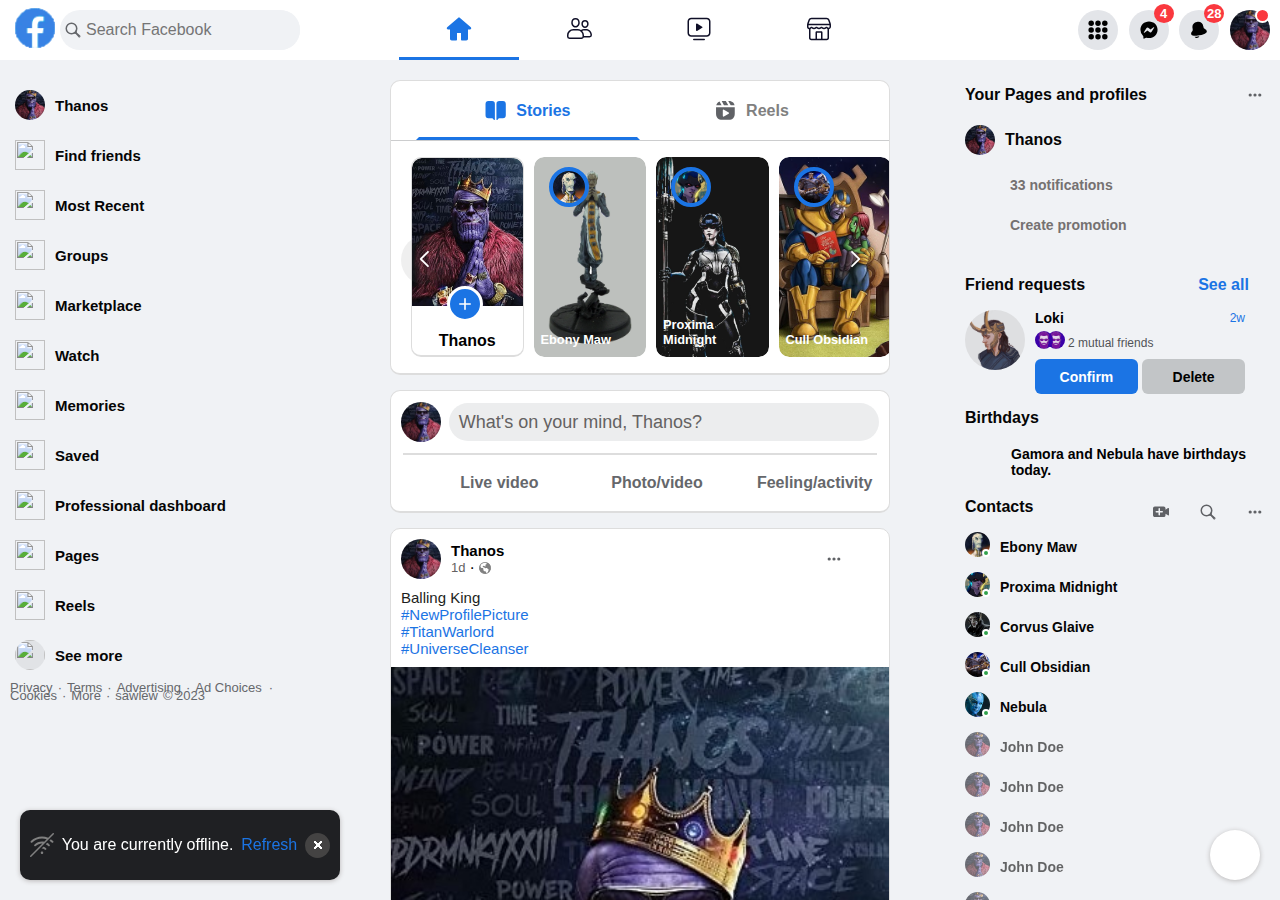
==== commit a28543ea: "added emoji and some little enhancement" ====
--- a/index.html
+++ b/index.html
@@ -25,9 +25,9 @@
 
             <div id="mid">
                 <div class="mid mid-start"><svg viewBox="0 0 28 28" fill="#1B74E4" height="28" width="28"><path d="M25.825 12.29C25.824 12.289 25.823 12.288 25.821 12.286L15.027 2.937C14.752 2.675 14.392 2.527 13.989 2.521 13.608 2.527 13.248 2.675 13.001 2.912L2.175 12.29C1.756 12.658 1.629 13.245 1.868 13.759 2.079 14.215 2.567 14.479 3.069 14.479L5 14.479 5 23.729C5 24.695 5.784 25.479 6.75 25.479L11 25.479C11.552 25.479 12 25.031 12 24.479L12 18.309C12 18.126 12.148 17.979 12.33 17.979L15.67 17.979C15.852 17.979 16 18.126 16 18.309L16 24.479C16 25.031 16.448 25.479 17 25.479L21.25 25.479C22.217 25.479 23 24.695 23 23.729L23 14.479 24.931 14.479C25.433 14.479 25.921 14.215 26.132 13.759 26.371 13.245 26.244 12.658 25.825 12.29"></path></svg></div>
-                <div class="mid"><a href="" id="midHeader"><svg viewBox="0 0 28 28" class="midheader-icon" fill="currentColor" height="28" width="28"><path d="M10.5 4.5c-2.272 0-2.75 1.768-2.75 3.25C7.75 9.542 8.983 11 10.5 11s2.75-1.458 2.75-3.25c0-1.482-.478-3.25-2.75-3.25zm0 8c-2.344 0-4.25-2.131-4.25-4.75C6.25 4.776 7.839 3 10.5 3s4.25 1.776 4.25 4.75c0 2.619-1.906 4.75-4.25 4.75zm9.5-6c-1.41 0-2.125.841-2.125 2.5 0 1.378.953 2.5 2.125 2.5 1.172 0 2.125-1.122 2.125-2.5 0-1.659-.715-2.5-2.125-2.5zm0 6.5c-1.999 0-3.625-1.794-3.625-4 0-2.467 1.389-4 3.625-4 2.236 0 3.625 1.533 3.625 4 0 2.206-1.626 4-3.625 4zm4.622 8a.887.887 0 00.878-.894c0-2.54-2.043-4.606-4.555-4.606h-1.86c-.643 0-1.265.148-1.844.413a6.226 6.226 0 011.76 4.336V21h5.621zm-7.122.562v-1.313a4.755 4.755 0 00-4.749-4.749H8.25A4.755 4.755 0 003.5 20.249v1.313c0 .518.421.938.937.938h12.125c.517 0 .938-.42.938-.938zM20.945 14C24.285 14 27 16.739 27 20.106a2.388 2.388 0 01-2.378 2.394h-5.81a2.44 2.44 0 01-2.25 1.5H4.437A2.44 2.44 0 012 21.562v-1.313A6.256 6.256 0 018.25 14h4.501a6.2 6.2 0 013.218.902A5.932 5.932 0 0119.084 14h1.861z"></path></svg></a></div>
-                <div class="mid"><a href="" id="midHeader"><svg viewBox="0 0 28 28" class="midheader-icon" fill="currentColor" height="28" width="28"><path d="M8.75 25.25C8.336 25.25 8 24.914 8 24.5 8 24.086 8.336 23.75 8.75 23.75L19.25 23.75C19.664 23.75 20 24.086 20 24.5 20 24.914 19.664 25.25 19.25 25.25L8.75 25.25ZM17.163 12.846 12.055 15.923C11.591 16.202 11 15.869 11 15.327L11 9.172C11 8.631 11.591 8.297 12.055 8.576L17.163 11.654C17.612 11.924 17.612 12.575 17.163 12.846ZM21.75 20.25C22.992 20.25 24 19.242 24 18L24 6.5C24 5.258 22.992 4.25 21.75 4.25L6.25 4.25C5.008 4.25 4 5.258 4 6.5L4 18C4 19.242 5.008 20.25 6.25 20.25L21.75 20.25ZM21.75 21.75 6.25 21.75C4.179 21.75 2.5 20.071 2.5 18L2.5 6.5C2.5 4.429 4.179 2.75 6.25 2.75L21.75 2.75C23.821 2.75 25.5 4.429 25.5 6.5L25.5 18C25.5 20.071 23.821 21.75 21.75 21.75Z"></path></svg></a></div>
-                <div class="mid"><a href="" id="midHeader"><svg viewBox="0 0 28 28" class="midheader-icon" fill="currentColor" height="28" width="28"><path d="M17.5 23.75 21.75 23.75C22.164 23.75 22.5 23.414 22.5 23L22.5 14 22.531 14C22.364 13.917 22.206 13.815 22.061 13.694L21.66 13.359C21.567 13.283 21.433 13.283 21.34 13.36L21.176 13.497C20.591 13.983 19.855 14.25 19.095 14.25L18.869 14.25C18.114 14.25 17.382 13.987 16.8 13.506L16.616 13.354C16.523 13.278 16.39 13.278 16.298 13.354L16.113 13.507C15.53 13.987 14.798 14.25 14.044 14.25L13.907 14.25C13.162 14.25 12.439 13.994 11.861 13.525L11.645 13.35C11.552 13.275 11.419 13.276 11.328 13.352L11.155 13.497C10.57 13.984 9.834 14.25 9.074 14.25L8.896 14.25C8.143 14.25 7.414 13.989 6.832 13.511L6.638 13.351C6.545 13.275 6.413 13.275 6.32 13.351L5.849 13.739C5.726 13.84 5.592 13.928 5.452 14L5.5 14 5.5 23C5.5 23.414 5.836 23.75 6.25 23.75L10.5 23.75 10.5 17.5C10.5 16.81 11.06 16.25 11.75 16.25L16.25 16.25C16.94 16.25 17.5 16.81 17.5 17.5L17.5 23.75ZM3.673 8.75 24.327 8.75C24.3 8.66 24.271 8.571 24.238 8.483L23.087 5.355C22.823 4.688 22.178 4.25 21.461 4.25L6.54 4.25C5.822 4.25 5.177 4.688 4.919 5.338L3.762 8.483C3.729 8.571 3.7 8.66 3.673 8.75ZM24.5 10.25 3.5 10.25 3.5 12C3.5 12.414 3.836 12.75 4.25 12.75L4.421 12.75C4.595 12.75 4.763 12.69 4.897 12.58L5.368 12.193C6.013 11.662 6.945 11.662 7.59 12.193L7.784 12.352C8.097 12.609 8.49 12.75 8.896 12.75L9.074 12.75C9.483 12.75 9.88 12.607 10.194 12.345L10.368 12.2C11.01 11.665 11.941 11.659 12.589 12.185L12.805 12.359C13.117 12.612 13.506 12.75 13.907 12.75L14.044 12.75C14.45 12.75 14.844 12.608 15.158 12.35L15.343 12.197C15.989 11.663 16.924 11.663 17.571 12.197L17.755 12.35C18.068 12.608 18.462 12.75 18.869 12.75L19.095 12.75C19.504 12.75 19.901 12.606 20.216 12.344L20.38 12.208C21.028 11.666 21.972 11.666 22.62 12.207L23.022 12.542C23.183 12.676 23.387 12.75 23.598 12.75 24.097 12.75 24.5 12.347 24.5 11.85L24.5 10.25ZM24 14.217 24 23C24 24.243 22.993 25.25 21.75 25.25L6.25 25.25C5.007 25.25 4 24.243 4 23L4 14.236C2.875 14.112 2 13.158 2 12L2 9.951C2 9.272 2.12 8.6 2.354 7.964L3.518 4.802C4.01 3.563 5.207 2.75 6.54 2.75L21.461 2.75C22.793 2.75 23.99 3.563 24.488 4.819L25.646 7.964C25.88 8.6 26 9.272 26 9.951L26 11.85C26 13.039 25.135 14.026 24 14.217ZM16 23.75 16 17.75 12 17.75 12 23.75 16 23.75Z"></path></svg></a></div>
+                <div class="mid"><a href="#" id="midHeader"><svg viewBox="0 0 28 28" class="midheader-icon" fill="currentColor" height="28" width="28"><path d="M10.5 4.5c-2.272 0-2.75 1.768-2.75 3.25C7.75 9.542 8.983 11 10.5 11s2.75-1.458 2.75-3.25c0-1.482-.478-3.25-2.75-3.25zm0 8c-2.344 0-4.25-2.131-4.25-4.75C6.25 4.776 7.839 3 10.5 3s4.25 1.776 4.25 4.75c0 2.619-1.906 4.75-4.25 4.75zm9.5-6c-1.41 0-2.125.841-2.125 2.5 0 1.378.953 2.5 2.125 2.5 1.172 0 2.125-1.122 2.125-2.5 0-1.659-.715-2.5-2.125-2.5zm0 6.5c-1.999 0-3.625-1.794-3.625-4 0-2.467 1.389-4 3.625-4 2.236 0 3.625 1.533 3.625 4 0 2.206-1.626 4-3.625 4zm4.622 8a.887.887 0 00.878-.894c0-2.54-2.043-4.606-4.555-4.606h-1.86c-.643 0-1.265.148-1.844.413a6.226 6.226 0 011.76 4.336V21h5.621zm-7.122.562v-1.313a4.755 4.755 0 00-4.749-4.749H8.25A4.755 4.755 0 003.5 20.249v1.313c0 .518.421.938.937.938h12.125c.517 0 .938-.42.938-.938zM20.945 14C24.285 14 27 16.739 27 20.106a2.388 2.388 0 01-2.378 2.394h-5.81a2.44 2.44 0 01-2.25 1.5H4.437A2.44 2.44 0 012 21.562v-1.313A6.256 6.256 0 018.25 14h4.501a6.2 6.2 0 013.218.902A5.932 5.932 0 0119.084 14h1.861z"></path></svg></a></div>
+                <div class="mid"><a href="#" id="midHeader"><svg viewBox="0 0 28 28" class="midheader-icon" fill="currentColor" height="28" width="28"><path d="M8.75 25.25C8.336 25.25 8 24.914 8 24.5 8 24.086 8.336 23.75 8.75 23.75L19.25 23.75C19.664 23.75 20 24.086 20 24.5 20 24.914 19.664 25.25 19.25 25.25L8.75 25.25ZM17.163 12.846 12.055 15.923C11.591 16.202 11 15.869 11 15.327L11 9.172C11 8.631 11.591 8.297 12.055 8.576L17.163 11.654C17.612 11.924 17.612 12.575 17.163 12.846ZM21.75 20.25C22.992 20.25 24 19.242 24 18L24 6.5C24 5.258 22.992 4.25 21.75 4.25L6.25 4.25C5.008 4.25 4 5.258 4 6.5L4 18C4 19.242 5.008 20.25 6.25 20.25L21.75 20.25ZM21.75 21.75 6.25 21.75C4.179 21.75 2.5 20.071 2.5 18L2.5 6.5C2.5 4.429 4.179 2.75 6.25 2.75L21.75 2.75C23.821 2.75 25.5 4.429 25.5 6.5L25.5 18C25.5 20.071 23.821 21.75 21.75 21.75Z"></path></svg></a></div>
+                <div class="mid"><a href="#" id="midHeader"><svg viewBox="0 0 28 28" class="midheader-icon" fill="currentColor" height="28" width="28"><path d="M17.5 23.75 21.75 23.75C22.164 23.75 22.5 23.414 22.5 23L22.5 14 22.531 14C22.364 13.917 22.206 13.815 22.061 13.694L21.66 13.359C21.567 13.283 21.433 13.283 21.34 13.36L21.176 13.497C20.591 13.983 19.855 14.25 19.095 14.25L18.869 14.25C18.114 14.25 17.382 13.987 16.8 13.506L16.616 13.354C16.523 13.278 16.39 13.278 16.298 13.354L16.113 13.507C15.53 13.987 14.798 14.25 14.044 14.25L13.907 14.25C13.162 14.25 12.439 13.994 11.861 13.525L11.645 13.35C11.552 13.275 11.419 13.276 11.328 13.352L11.155 13.497C10.57 13.984 9.834 14.25 9.074 14.25L8.896 14.25C8.143 14.25 7.414 13.989 6.832 13.511L6.638 13.351C6.545 13.275 6.413 13.275 6.32 13.351L5.849 13.739C5.726 13.84 5.592 13.928 5.452 14L5.5 14 5.5 23C5.5 23.414 5.836 23.75 6.25 23.75L10.5 23.75 10.5 17.5C10.5 16.81 11.06 16.25 11.75 16.25L16.25 16.25C16.94 16.25 17.5 16.81 17.5 17.5L17.5 23.75ZM3.673 8.75 24.327 8.75C24.3 8.66 24.271 8.571 24.238 8.483L23.087 5.355C22.823 4.688 22.178 4.25 21.461 4.25L6.54 4.25C5.822 4.25 5.177 4.688 4.919 5.338L3.762 8.483C3.729 8.571 3.7 8.66 3.673 8.75ZM24.5 10.25 3.5 10.25 3.5 12C3.5 12.414 3.836 12.75 4.25 12.75L4.421 12.75C4.595 12.75 4.763 12.69 4.897 12.58L5.368 12.193C6.013 11.662 6.945 11.662 7.59 12.193L7.784 12.352C8.097 12.609 8.49 12.75 8.896 12.75L9.074 12.75C9.483 12.75 9.88 12.607 10.194 12.345L10.368 12.2C11.01 11.665 11.941 11.659 12.589 12.185L12.805 12.359C13.117 12.612 13.506 12.75 13.907 12.75L14.044 12.75C14.45 12.75 14.844 12.608 15.158 12.35L15.343 12.197C15.989 11.663 16.924 11.663 17.571 12.197L17.755 12.35C18.068 12.608 18.462 12.75 18.869 12.75L19.095 12.75C19.504 12.75 19.901 12.606 20.216 12.344L20.38 12.208C21.028 11.666 21.972 11.666 22.62 12.207L23.022 12.542C23.183 12.676 23.387 12.75 23.598 12.75 24.097 12.75 24.5 12.347 24.5 11.85L24.5 10.25ZM24 14.217 24 23C24 24.243 22.993 25.25 21.75 25.25L6.25 25.25C5.007 25.25 4 24.243 4 23L4 14.236C2.875 14.112 2 13.158 2 12L2 9.951C2 9.272 2.12 8.6 2.354 7.964L3.518 4.802C4.01 3.563 5.207 2.75 6.54 2.75L21.461 2.75C22.793 2.75 23.99 3.563 24.488 4.819L25.646 7.964C25.88 8.6 26 9.272 26 9.951L26 11.85C26 13.039 25.135 14.026 24 14.217ZM16 23.75 16 17.75 12 17.75 12 23.75 16 23.75Z"></path></svg></a></div>
             </div>
 
             <div id="last">
@@ -170,6 +170,12 @@
                             <div id="profileName"><span>Thanos</span></div>
                             <div class="overlay"></div>
                         </div>
+                        <div class="card othercards">
+                            <img src="img/maw.webp" alt="" id="titleStatus">
+                            <div class="profileIcon profImage2"></div>
+                            <span class="profName">Ebony Maw</span>
+                            <div class="overlay"></div>
+                        </div>
                         <div class="card2 card othercards">
                             <img src="img/prox.webp" width="112" height="200" alt="" id="titleStatus">
                             <div class="profileIcon profImage"></div>
@@ -182,12 +188,7 @@
                             <span class="profName">Cull Obsidian</span>
                             <div class="overlay"></div>
                         </div>
-                        <div class="card-last card othercards">
-                            <img src="img/maw.webp" alt="" id="titleStatus">
-                            <div class="profileIcon profImage2"></div>
-                            <span class="profName">Ebony Maw</span>
-                            <div class="overlay"></div>
-                        </div>
+                        
                         <div class="card2 card othercards">
                             <img src="img/prox.webp" width="112" height="200" alt="" id="titleStatus">
                             <div class="profileIcon profImage"></div>
@@ -240,7 +241,7 @@
                             </div>
                             <div class="overlay"></div>
                         </div>
-                        <div class="card1 card othercards">
+                        <div class="card othercards">
                             <img src="img/miles.jfif" alt="" id="titleStatus">
                             <div class="profName">
                                 <i data-visualcompletion="css-img" style="background-image: url(&quot;https://static.xx.fbcdn.net/rsrc.php/v3/y1/r/8K71K7SKDvZ.png?_nc_eui2=AeG1h7yNuDCAGmbYdYL0xX9d-eJy6DxDnYz54nLoPEOdjMg2IpUMehPW_DvBdcDaVfkEO9iZW-2IrEe6zht_19Tb&quot;); background-position: -17px -560px; background-size: auto; width: 12px; height: 12px; background-repeat: no-repeat; display: inline-block;"></i>
@@ -397,7 +398,7 @@
                         <div class="comment-cover">
                             <div class="his-comment">
                                 <p class="commenter">James Rhodes</p>
-                                <p class="the-comment">King of NoWhere...Heard you have a retirement plan, is this it?</p>
+                                <p class="the-comment">King of NoWhere...Heard you have a retirement plan, is this it?🖕🖕🖕</p>
                             </div>
                             <div class="comment-attributes">
                                 <p>Like</p>
@@ -589,7 +590,7 @@
                     </div> -->
                 </div>
                 <div id="post-text">
-                    <p>I miss you, little one</p>
+                    <p>I miss you, little one 💔💔💔</p>
                 </div>
                 
         
@@ -625,7 +626,7 @@
                         
                     </div>
                     <div id="post-text">
-                        <p>Me and my little girl <br>I love you so much, little one <br>I always do</p>
+                        <p>Me and my little girl <br>I love you so much, little one <br>I always do❤️❤️❤️</p>
                     </div>
                     <!-- <div id="picPost"> -->
                     <img src="img/thanosGamora.jpg" alt="" width="100%" height="100%" style="cursor: pointer;" class="mem-picture">
@@ -869,7 +870,7 @@
                 <div id="see-all"><p>See all</p></div>
             </div>
 
-            <div class="friend-request">
+            <div id="friend-request">
                 <img src="img/loki.jpg" alt="" width="60px" height="60px" style="border-radius: 100%; object-fit: cover;">
                 <div class="others">
                     <div class="friend-details">
@@ -885,7 +886,7 @@
                     </div>
                     <div class="confirmation">
                         <div class="confirm confirm1"><span>Confirm</span></div>
-                        <div class="confirm confirm2"><span>Delete</span></div>
+                        <div class="confirm confirm2" onclick="friend()"><span>Delete</span></div>
                     </div>
                 </div>
             </div>
@@ -956,82 +957,82 @@
                         <span>Nebula</span>
                     </li>
 
-                    <li class="chats">
+                    <li class="chats offchat">
                         <div class="chat-img">
                             <img src="img/avatar.jpg" alt="" width="25" height="25" style="border-radius: 100%; object-fit: cover;">
-                            <div class="status"></div>
+                            <!-- <div class="status"></div> -->
                         </div>
                         <span>John Doe</span>
                     </li>
 
-                    <li class="chats">
+                    <li class="chats offchat">
                         <div class="chat-img">
                             <img src="img/avatar.jpg" alt="" width="25" height="25" style="border-radius: 100%; object-fit: cover;">
-                            <div class="status"></div>
+                            <!-- <div class="status"></div> -->
                         </div>
                         <span>John Doe</span>
                     </li>
 
-                    <li class="chats">
+                    <li class="chats offchat">
                         <div class="chat-img">
                             <img src="img/avatar.jpg" alt="" width="25" height="25" style="border-radius: 100%; object-fit: cover;">
-                            <div class="status"></div>
+                            <!-- <div class="status"></div> -->
                         </div>
                         <span>John Doe</span>
                     </li>
 
-                    <li class="chats">
+                    <li class="chats offchat">
                         <div class="chat-img">
                             <img src="img/avatar.jpg" alt="" width="25" height="25" style="border-radius: 100%; object-fit: cover;">
-                            <div class="status"></div>
+                            <!-- <div class="status"></div> -->
                         </div>
                         <span>John Doe</span>
                     </li>
 
-                    <li class="chats">
+                    <li class="chats offchat">
                         <div class="chat-img">
                             <img src="img/avatar.jpg" alt="" width="25" height="25" style="border-radius: 100%; object-fit: cover;">
-                            <div class="status"></div>
+                            <!-- <div class="status"></div> -->
                         </div>
                         <span>John Doe</span>
                     </li>
 
-                    <li class="chats">
+                    <li class="chats offchat">
                         <div class="chat-img">
                             <img src="img/avatar.jpg" alt="" width="25" height="25" style="border-radius: 100%; object-fit: cover;">
-                            <div class="status"></div>
+                            <!-- <div class="status"></div> -->
                         </div>
                         <span>John Doe</span>
                     </li>
 
-                    <li class="chats">
+                    <li class="chats offchat">
                         <div class="chat-img">
                             <img src="img/avatar.jpg" alt="" width="25" height="25" style="border-radius: 100%; object-fit: cover;">
-                            <div class="status"></div>
+                            <!-- <div class="status"></div> -->
                         </div>
                         <span>John Doe</span>
                     </li>
 
-                    <li class="chats">
+                    <li class="chats offchat">
                         <div class="chat-img">
                             <img src="img/avatar.jpg" alt="" width="25" height="25" style="border-radius: 100%; object-fit: cover;">
-                            <div class="status"></div>
+                            <!-- <div class="status"></div> -->
                         </div>
                         <span>John Doe</span>
                     </li>
 
-                    <li class="chats">
+                    <li class="chats offchat">
                         <div class="chat-img">
                             <img src="img/avatar.jpg" alt="" width="25" height="25" style="border-radius: 100%; object-fit: cover;">
-                            <div class="status"></div>
+                            <!-- <div class="status"></div> -->
                         </div>
                         <span>John Doe</span>
                     </li>
 
-                    <li class="chats">
+                    <li class="chats offchat">
                         <div class="chat-img">
                             <img src="img/avatar.jpg" alt="" width="25" height="25" style="border-radius: 100%; object-fit: cover;">
-                            <div class="status"></div>
+                            <!-- <div class="status"></div> -->
                         </div>
                         <span>John Doe</span>
                     </li>
@@ -1111,7 +1112,7 @@
     <div id="warning_div" style="display: none;">
         <div class="warning_overlay"></div>
         <div class="warning">
-            <div class="close-warning" onclick="warning()"><img src="img/cancel.png" alt="" width="20"></div>
+            <div class="close-warning" onclick="warning()"><img src="img/cancel.png" alt="" width="50px"></div>
             <img src="img/we-dont-do-that-here-black-panther.gif" alt="">
         </div>
     </div>
--- a/style.css
+++ b/style.css
@@ -1039,14 +1039,14 @@
     font-weight: 600;
 }
 
-.friend-request{
-    /* border: 1px solid red; */
-    display: flex;
-    /* justify-content: space-between; */
-    /* margin-left: 10px; */
+#friend-request{
+    display: flex;
     padding: 5px;
     border-radius: 10px;
     cursor: pointer;
+}
+.offchat{
+    opacity: 0.6;
 }
 
 .others{
@@ -1217,7 +1217,7 @@
     margin-bottom: 20px;
 }
 
-#three-dots1:hover, .notification:hover, #see-all:hover, .friend-request:hover, .birthday:hover, .contact-icons:hover, .chats:hover, .new-group:hover{
+#three-dots1:hover, .notification:hover, #see-all:hover, #friend-request:hover, .birthday:hover, .contact-icons:hover, .chats:hover, .new-group:hover{
     background: #e5e6e7;
 }
 
@@ -1283,8 +1283,8 @@
 
 .close-warning{
     border: 5px solid black;
-    width: 30px;
-    height: 30px;
+    width: 50px;
+    height: 50px;
     border-radius: 100%;
     position: absolute;
     /* margin: 0 auto; */
--- a/style1.css
+++ b/style1.css
@@ -883,6 +883,7 @@
     }
     #mid{
         margin-right: 0;
+        width: 50%;
     }
     .section2{
         width: 100%;
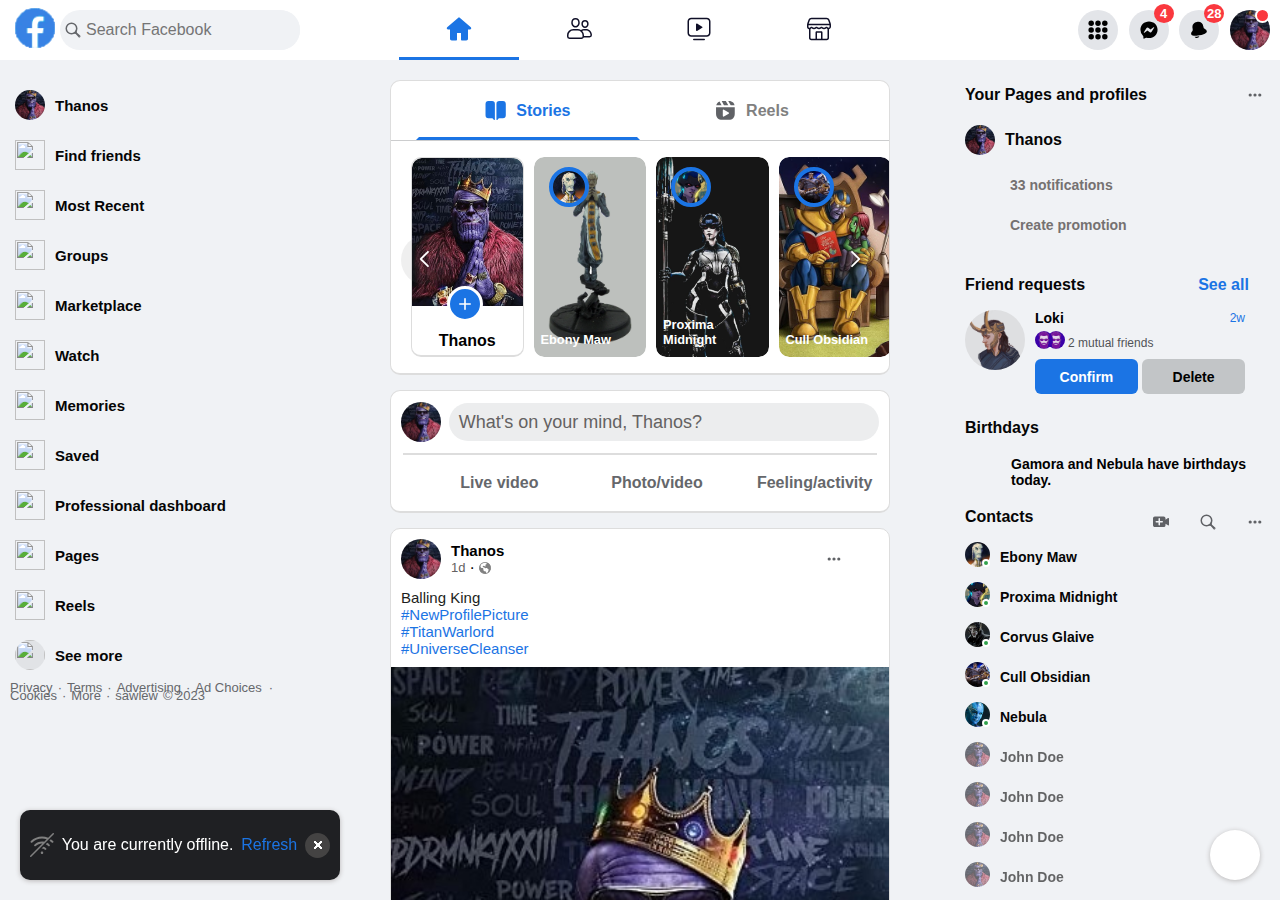
==== commit eb4b7ff4: "touch ups" ====
--- a/index.html
+++ b/index.html
@@ -885,12 +885,12 @@
                         <span>2 mutual friends</span>
                     </div>
                     <div class="confirmation">
-                        <div class="confirm confirm1"><span>Confirm</span></div>
-                        <div class="confirm confirm2" onclick="friend()"><span>Delete</span></div>
-                    </div>
-                </div>
-            </div>
-            <h4>Birthdays</h4>
+                        <div class="confirm confirm1" onclick="gauntlet(), goAway()"><span>Confirm</span></div>
+                        <div class="confirm confirm2" onclick="gauntlet(), goAway()"><span>Delete</span></div>
+                    </div>
+                </div>
+            </div>
+            <h4 class="bdayh">Birthdays</h4>
             <div class="birthday">
                 <div>
                     <i data-visualcompletion="css-img" class="x1b0d499 xl1xv1r" style="height:36px;width:36px;background-image:url('https://static.xx.fbcdn.net/rsrc.php/v3/yF/r/_PGiq_gqJsz.png?_nc_eui2=AeFseuqPPRcgQsd3OcSktdDpzMnfmsGTWsXMyd-awZNaxdroZ8Jc2CZBFH7OCMSmQT8LHKANAaFBRP9QkwjPjtPM');background-position:0 0;background-size:auto;background-repeat:no-repeat;display:inline-block"></i>
@@ -1599,5 +1599,8 @@
                 <div class="big-dot"></div>
         </div>
     </div>
+    <div id="skadoosh" style="display: none;">
+        <img src="img/tr.webp" alt="">
+    </div>
 </body>
 </html>--- a/style.css
+++ b/style.css
@@ -1118,6 +1118,10 @@
 .confirm1:hover{
     background: #5b94da;
 }
+.confirm1:active{
+    background: white;
+    color: #1B74E4;
+}
 
 .confirm2{
     background: #c2c5c7;
@@ -1125,6 +1129,10 @@
 
 .confirm2:hover{
     background: #c7c9ca;
+}
+.confirm2:active{
+    background: black;
+    color: #c2c5c7;
 }
 
 h4{
--- a/style1.css
+++ b/style1.css
@@ -13,7 +13,7 @@
 
 #cards-people{
     /* min-width: 100%; */
-    height: 410px;
+    height: 350px;
     /* border: 2px solid #1B74E4; */
     /* padding-bottom: 20px; */
 
@@ -36,8 +36,8 @@
 .avatar{
     border: 1px solid #dddddd;
     border-radius: 10px;
-    min-width: 250px;
-    height: 390px;
+    min-width: 200px;
+    height: 320px;
     margin-right: 10px;
     /* height: 90%; */
     /* overflow: hidden; */
@@ -994,4 +994,12 @@
     .vertical, .from-vert, .from-vert1, .lastvert{
         display: none;
     }
+}
+.bdayh{
+    margin-top: 10px;
+}
+#skadoosh{
+    position: absolute;
+    right: 100px;
+    top: 150px;
 }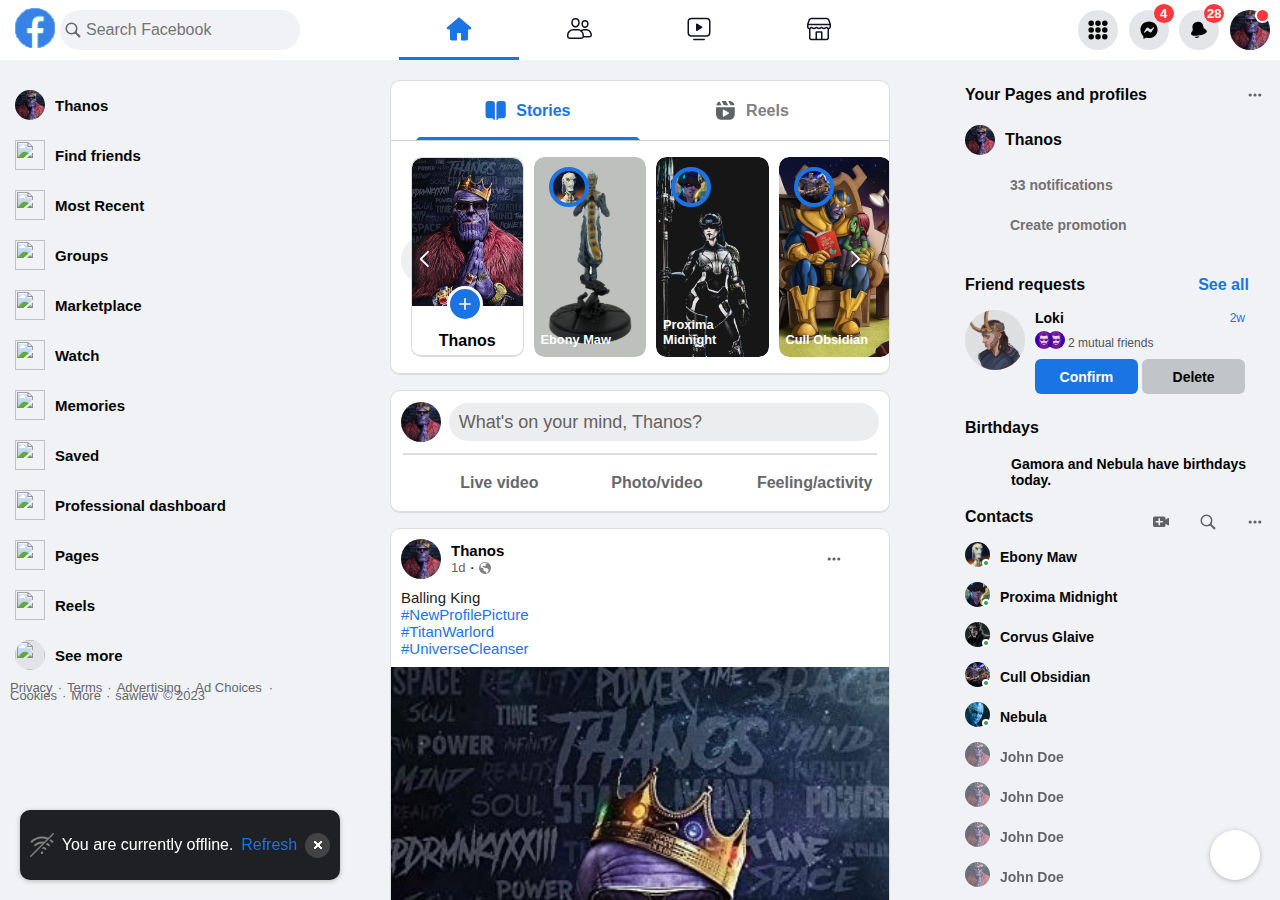
==== commit 1f65058b: "Update index.html" ====
--- a/index.html
+++ b/index.html
@@ -5,6 +5,9 @@
     <meta charset="UTF-8">
     <meta http-equiv="X-UA-Compatible" content="IE=edge">
     <meta name="viewport" content="width=device-width, initial-scale=1.0">
+    <meta http-equiv='cache-control' content='no-cache'> 
+    <meta http-equiv='expires' content='0'> 
+    <meta http-equiv='pragma' content='no-cache'>
     <title>Facebook</title>
     <link rel="icon" href="img/fb.png">
     <link rel="stylesheet" href="style.css">
@@ -18,8 +21,8 @@
             <div id="start">
                 <div onclick="window.location.href='index.html';"><img src="img/fb.png" alt="" width="50" height="50" style="cursor: pointer;" class="badger"></div>
                 <div class="search">
-                    <label for="search"><svg fill="#65676B" viewBox="0 0 16 16" width="1em" height="1em" class="x1lliihq x1k90msu x2h7rmj x1qfuztq xcza8v6 xlup9mm x1kky2od"><g fill-rule="evenodd" transform="translate(-448 -544)"><g fill-rule="nonzero"><path d="M10.743 2.257a6 6 0 1 1-8.485 8.486 6 6 0 0 1 8.485-8.486zm-1.06 1.06a4.5 4.5 0 1 0-6.365 6.364 4.5 4.5 0 0 0 6.364-6.363z" transform="translate(448 544)"></path><path d="M10.39 8.75a2.94 2.94 0 0 0-.199.432c-.155.417-.23.849-.172 1.284.055.415.232.794.54 1.103a.75.75 0 0 0 1.112-1.004l-.051-.057a.39.39 0 0 1-.114-.24c-.021-.155.014-.356.09-.563.031-.081.06-.145.08-.182l.012-.022a.75.75 0 1 0-1.299-.752z" transform="translate(448 544)"></path><path d="M9.557 11.659c.038-.018.09-.04.15-.064.207-.077.408-.112.562-.092.08.01.143.034.198.077l.041.036a.75.75 0 0 0 1.06-1.06 1.881 1.881 0 0 0-1.103-.54c-.435-.058-.867.018-1.284.175-.189.07-.336.143-.433.2a.75.75 0 0 0 .624 1.356l.066-.027.12-.061z" transform="translate(448 544)"></path><path d="m13.463 15.142-.04-.044-3.574-4.192c-.599-.703.355-1.656 1.058-1.057l4.191 3.574.044.04c.058.059.122.137.182.24.249.425.249.96-.154 1.41l-.057.057c-.45.403-.986.403-1.411.154a1.182 1.182 0 0 1-.24-.182zm.617-.616.444-.444a.31.31 0 0 0-.063-.052c-.093-.055-.263-.055-.35.024l.208.232.207-.206.006.007-.22.257-.026-.024.033-.034.025.027-.257.22-.007-.007zm-.027-.415c-.078.088-.078.257-.023.35a.31.31 0 0 0 .051.063l.205-.204-.233-.209z" transform="translate(448 544)"></path></g></g></svg></label>
-                    <input type="search" name="search" placeholder="Search Facebook" class="bar">
+                    <label for="search0"><svg fill="#65676B" viewBox="0 0 16 16" width="1em" height="1em" class="x1lliihq x1k90msu x2h7rmj x1qfuztq xcza8v6 xlup9mm x1kky2od"><g fill-rule="evenodd" transform="translate(-448 -544)"><g fill-rule="nonzero"><path d="M10.743 2.257a6 6 0 1 1-8.485 8.486 6 6 0 0 1 8.485-8.486zm-1.06 1.06a4.5 4.5 0 1 0-6.365 6.364 4.5 4.5 0 0 0 6.364-6.363z" transform="translate(448 544)"></path><path d="M10.39 8.75a2.94 2.94 0 0 0-.199.432c-.155.417-.23.849-.172 1.284.055.415.232.794.54 1.103a.75.75 0 0 0 1.112-1.004l-.051-.057a.39.39 0 0 1-.114-.24c-.021-.155.014-.356.09-.563.031-.081.06-.145.08-.182l.012-.022a.75.75 0 1 0-1.299-.752z" transform="translate(448 544)"></path><path d="M9.557 11.659c.038-.018.09-.04.15-.064.207-.077.408-.112.562-.092.08.01.143.034.198.077l.041.036a.75.75 0 0 0 1.06-1.06 1.881 1.881 0 0 0-1.103-.54c-.435-.058-.867.018-1.284.175-.189.07-.336.143-.433.2a.75.75 0 0 0 .624 1.356l.066-.027.12-.061z" transform="translate(448 544)"></path><path d="m13.463 15.142-.04-.044-3.574-4.192c-.599-.703.355-1.656 1.058-1.057l4.191 3.574.044.04c.058.059.122.137.182.24.249.425.249.96-.154 1.41l-.057.057c-.45.403-.986.403-1.411.154a1.182 1.182 0 0 1-.24-.182zm.617-.616.444-.444a.31.31 0 0 0-.063-.052c-.093-.055-.263-.055-.35.024l.208.232.207-.206.006.007-.22.257-.026-.024.033-.034.025.027-.257.22-.007-.007zm-.027-.415c-.078.088-.078.257-.023.35a.31.31 0 0 0 .051.063l.205-.204-.233-.209z" transform="translate(448 544)"></path></g></g></svg></label>
+                    <input type="search0" name="search0" placeholder="Search Facebook" class="bar">
                 </div>
             </div>
 
@@ -1044,7 +1047,7 @@
                     <li class="chats">
                         <div class="chat-img">
                             <img src="img/avatar.jpg" alt="" width="25" height="25" style="border-radius: 100%; object-fit: cover;">
-                            <div class="status"></div>
+                            <!-- <div class="status"></div> -->
                         </div>
                         <span>Children of Thanos Group Chat</span>
                     </li>
@@ -1052,7 +1055,7 @@
                     <li class="chats">
                         <div class="chat-img">
                             <img src="img/avatar.jpg" alt="" width="25" height="25" style="border-radius: 100%; object-fit: cover;">
-                            <div class="status"></div>
+                            <!-- <div class="status"></div> -->
                         </div>
                         <span>Black Order Group Chat</span>
                     </li>
@@ -1060,7 +1063,7 @@
                     <li class="chats">
                         <div class="chat-img">
                             <img src="img/avatar.jpg" alt="" width="25" height="25" style="border-radius: 100%; object-fit: cover;">
-                            <div class="status"></div>
+                            <!-- <div class="status"></div> -->
                         </div>
                         <span>The Peacemakers Inc Group Chat</span>
                     </li>
@@ -1068,7 +1071,7 @@
                     <li class="chats">
                         <div class="chat-img">
                             <img src="img/avatar.jpg" alt="" width="25" height="25" style="border-radius: 100%; object-fit: cover;">
-                            <div class="status"></div>
+                            <!-- <div class="status"></div> -->
                         </div>
                         <span>Planet Earth Haters Group Chat</span>
                     </li>
@@ -1189,8 +1192,8 @@
         <div class="inner-shell">
             <div class="scrollable-div">
                 <div class="search1">
-                    <label for="search"><svg fill="#65676B" viewBox="0 0 16 16" width="1em" height="1em" class="x1lliihq x1k90msu x2h7rmj x1qfuztq xcza8v6 xlup9mm x1kky2od"><g fill-rule="evenodd" transform="translate(-448 -544)"><g fill-rule="nonzero"><path d="M10.743 2.257a6 6 0 1 1-8.485 8.486 6 6 0 0 1 8.485-8.486zm-1.06 1.06a4.5 4.5 0 1 0-6.365 6.364 4.5 4.5 0 0 0 6.364-6.363z" transform="translate(448 544)"></path><path d="M10.39 8.75a2.94 2.94 0 0 0-.199.432c-.155.417-.23.849-.172 1.284.055.415.232.794.54 1.103a.75.75 0 0 0 1.112-1.004l-.051-.057a.39.39 0 0 1-.114-.24c-.021-.155.014-.356.09-.563.031-.081.06-.145.08-.182l.012-.022a.75.75 0 1 0-1.299-.752z" transform="translate(448 544)"></path><path d="M9.557 11.659c.038-.018.09-.04.15-.064.207-.077.408-.112.562-.092.08.01.143.034.198.077l.041.036a.75.75 0 0 0 1.06-1.06 1.881 1.881 0 0 0-1.103-.54c-.435-.058-.867.018-1.284.175-.189.07-.336.143-.433.2a.75.75 0 0 0 .624 1.356l.066-.027.12-.061z" transform="translate(448 544)"></path><path d="m13.463 15.142-.04-.044-3.574-4.192c-.599-.703.355-1.656 1.058-1.057l4.191 3.574.044.04c.058.059.122.137.182.24.249.425.249.96-.154 1.41l-.057.057c-.45.403-.986.403-1.411.154a1.182 1.182 0 0 1-.24-.182zm.617-.616.444-.444a.31.31 0 0 0-.063-.052c-.093-.055-.263-.055-.35.024l.208.232.207-.206.006.007-.22.257-.026-.024.033-.034.025.027-.257.22-.007-.007zm-.027-.415c-.078.088-.078.257-.023.35a.31.31 0 0 0 .051.063l.205-.204-.233-.209z" transform="translate(448 544)"></path></g></g></svg></label>
-                    <input type="search" name="search" placeholder="Search menu" class="bar1">
+                    <label for="search1"><svg fill="#65676B" viewBox="0 0 16 16" width="1em" height="1em" class="x1lliihq x1k90msu x2h7rmj x1qfuztq xcza8v6 xlup9mm x1kky2od"><g fill-rule="evenodd" transform="translate(-448 -544)"><g fill-rule="nonzero"><path d="M10.743 2.257a6 6 0 1 1-8.485 8.486 6 6 0 0 1 8.485-8.486zm-1.06 1.06a4.5 4.5 0 1 0-6.365 6.364 4.5 4.5 0 0 0 6.364-6.363z" transform="translate(448 544)"></path><path d="M10.39 8.75a2.94 2.94 0 0 0-.199.432c-.155.417-.23.849-.172 1.284.055.415.232.794.54 1.103a.75.75 0 0 0 1.112-1.004l-.051-.057a.39.39 0 0 1-.114-.24c-.021-.155.014-.356.09-.563.031-.081.06-.145.08-.182l.012-.022a.75.75 0 1 0-1.299-.752z" transform="translate(448 544)"></path><path d="M9.557 11.659c.038-.018.09-.04.15-.064.207-.077.408-.112.562-.092.08.01.143.034.198.077l.041.036a.75.75 0 0 0 1.06-1.06 1.881 1.881 0 0 0-1.103-.54c-.435-.058-.867.018-1.284.175-.189.07-.336.143-.433.2a.75.75 0 0 0 .624 1.356l.066-.027.12-.061z" transform="translate(448 544)"></path><path d="m13.463 15.142-.04-.044-3.574-4.192c-.599-.703.355-1.656 1.058-1.057l4.191 3.574.044.04c.058.059.122.137.182.24.249.425.249.96-.154 1.41l-.057.057c-.45.403-.986.403-1.411.154a1.182 1.182 0 0 1-.24-.182zm.617-.616.444-.444a.31.31 0 0 0-.063-.052c-.093-.055-.263-.055-.35.024l.208.232.207-.206.006.007-.22.257-.026-.024.033-.034.025.027-.257.22-.007-.007zm-.027-.415c-.078.088-.078.257-.023.35a.31.31 0 0 0 .051.063l.205-.204-.233-.209z" transform="translate(448 544)"></path></g></g></svg></label>
+                    <input type="search1" name="search" placeholder="Search menu" class="bar1">
                 </div>
                 <h4 class="sub-title">Social</h4>
                 <div class="drop-menu">
@@ -1493,8 +1496,8 @@
                 </div>
             </div>
             <div class="search2">
-                <label for="search"><svg fill="#65676B" viewBox="0 0 16 16" width="1em" height="1em" class="x1lliihq x1k90msu x2h7rmj x1qfuztq xcza8v6 xlup9mm x1kky2od"><g fill-rule="evenodd" transform="translate(-448 -544)"><g fill-rule="nonzero"><path d="M10.743 2.257a6 6 0 1 1-8.485 8.486 6 6 0 0 1 8.485-8.486zm-1.06 1.06a4.5 4.5 0 1 0-6.365 6.364 4.5 4.5 0 0 0 6.364-6.363z" transform="translate(448 544)"></path><path d="M10.39 8.75a2.94 2.94 0 0 0-.199.432c-.155.417-.23.849-.172 1.284.055.415.232.794.54 1.103a.75.75 0 0 0 1.112-1.004l-.051-.057a.39.39 0 0 1-.114-.24c-.021-.155.014-.356.09-.563.031-.081.06-.145.08-.182l.012-.022a.75.75 0 1 0-1.299-.752z" transform="translate(448 544)"></path><path d="M9.557 11.659c.038-.018.09-.04.15-.064.207-.077.408-.112.562-.092.08.01.143.034.198.077l.041.036a.75.75 0 0 0 1.06-1.06 1.881 1.881 0 0 0-1.103-.54c-.435-.058-.867.018-1.284.175-.189.07-.336.143-.433.2a.75.75 0 0 0 .624 1.356l.066-.027.12-.061z" transform="translate(448 544)"></path><path d="m13.463 15.142-.04-.044-3.574-4.192c-.599-.703.355-1.656 1.058-1.057l4.191 3.574.044.04c.058.059.122.137.182.24.249.425.249.96-.154 1.41l-.057.057c-.45.403-.986.403-1.411.154a1.182 1.182 0 0 1-.24-.182zm.617-.616.444-.444a.31.31 0 0 0-.063-.052c-.093-.055-.263-.055-.35.024l.208.232.207-.206.006.007-.22.257-.026-.024.033-.034.025.027-.257.22-.007-.007zm-.027-.415c-.078.088-.078.257-.023.35a.31.31 0 0 0 .051.063l.205-.204-.233-.209z" transform="translate(448 544)"></path></g></g></svg></label>
-                <input type="search" name="search" placeholder="Search Messenger" class="bar2">
+                <label for="search2"><svg fill="#65676B" viewBox="0 0 16 16" width="1em" height="1em" class="x1lliihq x1k90msu x2h7rmj x1qfuztq xcza8v6 xlup9mm x1kky2od"><g fill-rule="evenodd" transform="translate(-448 -544)"><g fill-rule="nonzero"><path d="M10.743 2.257a6 6 0 1 1-8.485 8.486 6 6 0 0 1 8.485-8.486zm-1.06 1.06a4.5 4.5 0 1 0-6.365 6.364 4.5 4.5 0 0 0 6.364-6.363z" transform="translate(448 544)"></path><path d="M10.39 8.75a2.94 2.94 0 0 0-.199.432c-.155.417-.23.849-.172 1.284.055.415.232.794.54 1.103a.75.75 0 0 0 1.112-1.004l-.051-.057a.39.39 0 0 1-.114-.24c-.021-.155.014-.356.09-.563.031-.081.06-.145.08-.182l.012-.022a.75.75 0 1 0-1.299-.752z" transform="translate(448 544)"></path><path d="M9.557 11.659c.038-.018.09-.04.15-.064.207-.077.408-.112.562-.092.08.01.143.034.198.077l.041.036a.75.75 0 0 0 1.06-1.06 1.881 1.881 0 0 0-1.103-.54c-.435-.058-.867.018-1.284.175-.189.07-.336.143-.433.2a.75.75 0 0 0 .624 1.356l.066-.027.12-.061z" transform="translate(448 544)"></path><path d="m13.463 15.142-.04-.044-3.574-4.192c-.599-.703.355-1.656 1.058-1.057l4.191 3.574.044.04c.058.059.122.137.182.24.249.425.249.96-.154 1.41l-.057.057c-.45.403-.986.403-1.411.154a1.182 1.182 0 0 1-.24-.182zm.617-.616.444-.444a.31.31 0 0 0-.063-.052c-.093-.055-.263-.055-.35.024l.208.232.207-.206.006.007-.22.257-.026-.024.033-.034.025.027-.257.22-.007-.007zm-.027-.415c-.078.088-.078.257-.023.35a.31.31 0 0 0 .051.063l.205-.204-.233-.209z" transform="translate(448 544)"></path></g></g></svg></label>
+                <input type="search2" name="search" placeholder="Search Messenger" class="bar2">
             </div>
             <div class="another-head">
                 <div class="inbox"><p>Inbox</p></div>
--- a/style1.css
+++ b/style1.css
@@ -185,6 +185,7 @@
     position: absolute;
     right: 10px;
     top: 55px;
+    z-index: 1;
     border-radius: 10px;
     width: 360px;
     background: white;
@@ -291,6 +292,7 @@
     display: flex;
     flex-direction: column;
     box-shadow: 0 1px 10px rgb(185, 183, 183);
+    z-index: 1;
     /* overflow-y: hidden; */
 }
 
@@ -481,6 +483,7 @@
     /* border: 1px solid red; */
     right: 10px;
     top: 55px;
+    z-index: 1;
     border-radius: 10px;
     background: white;
     box-shadow: 0 1px 10px rgb(185, 183, 183);
@@ -620,6 +623,7 @@
     overflow-y: scroll;
     right: 10px;
     top: 55px;
+    z-index: 1;
     border-radius: 10px;
     background: white;
     box-shadow: 0 1px 10px rgb(185, 183, 183);
@@ -1000,6 +1004,11 @@
 }
 #skadoosh{
     position: absolute;
-    right: 100px;
-    top: 150px;
+    right: 30px;
+    top: 60px;
+}
+
+#skadoosh img{
+    width: 300px;
+    height: 200px;
 }